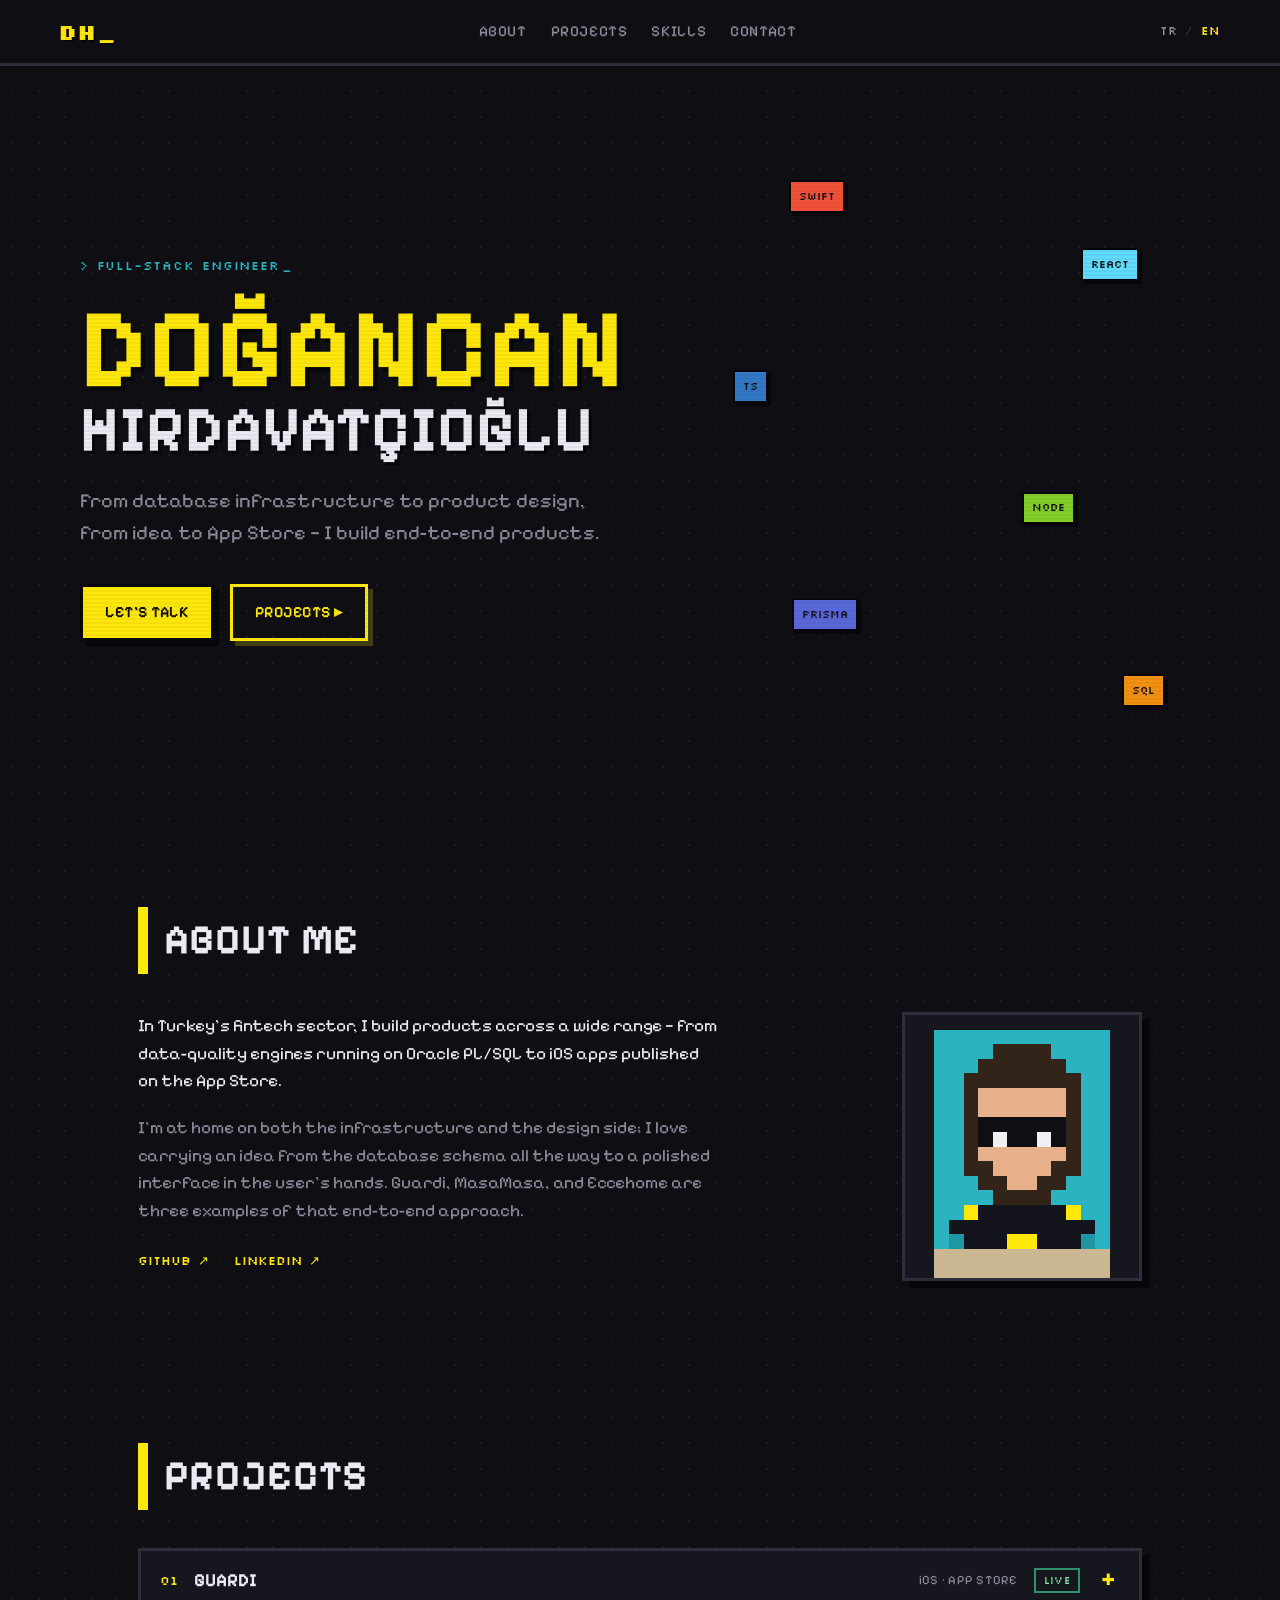
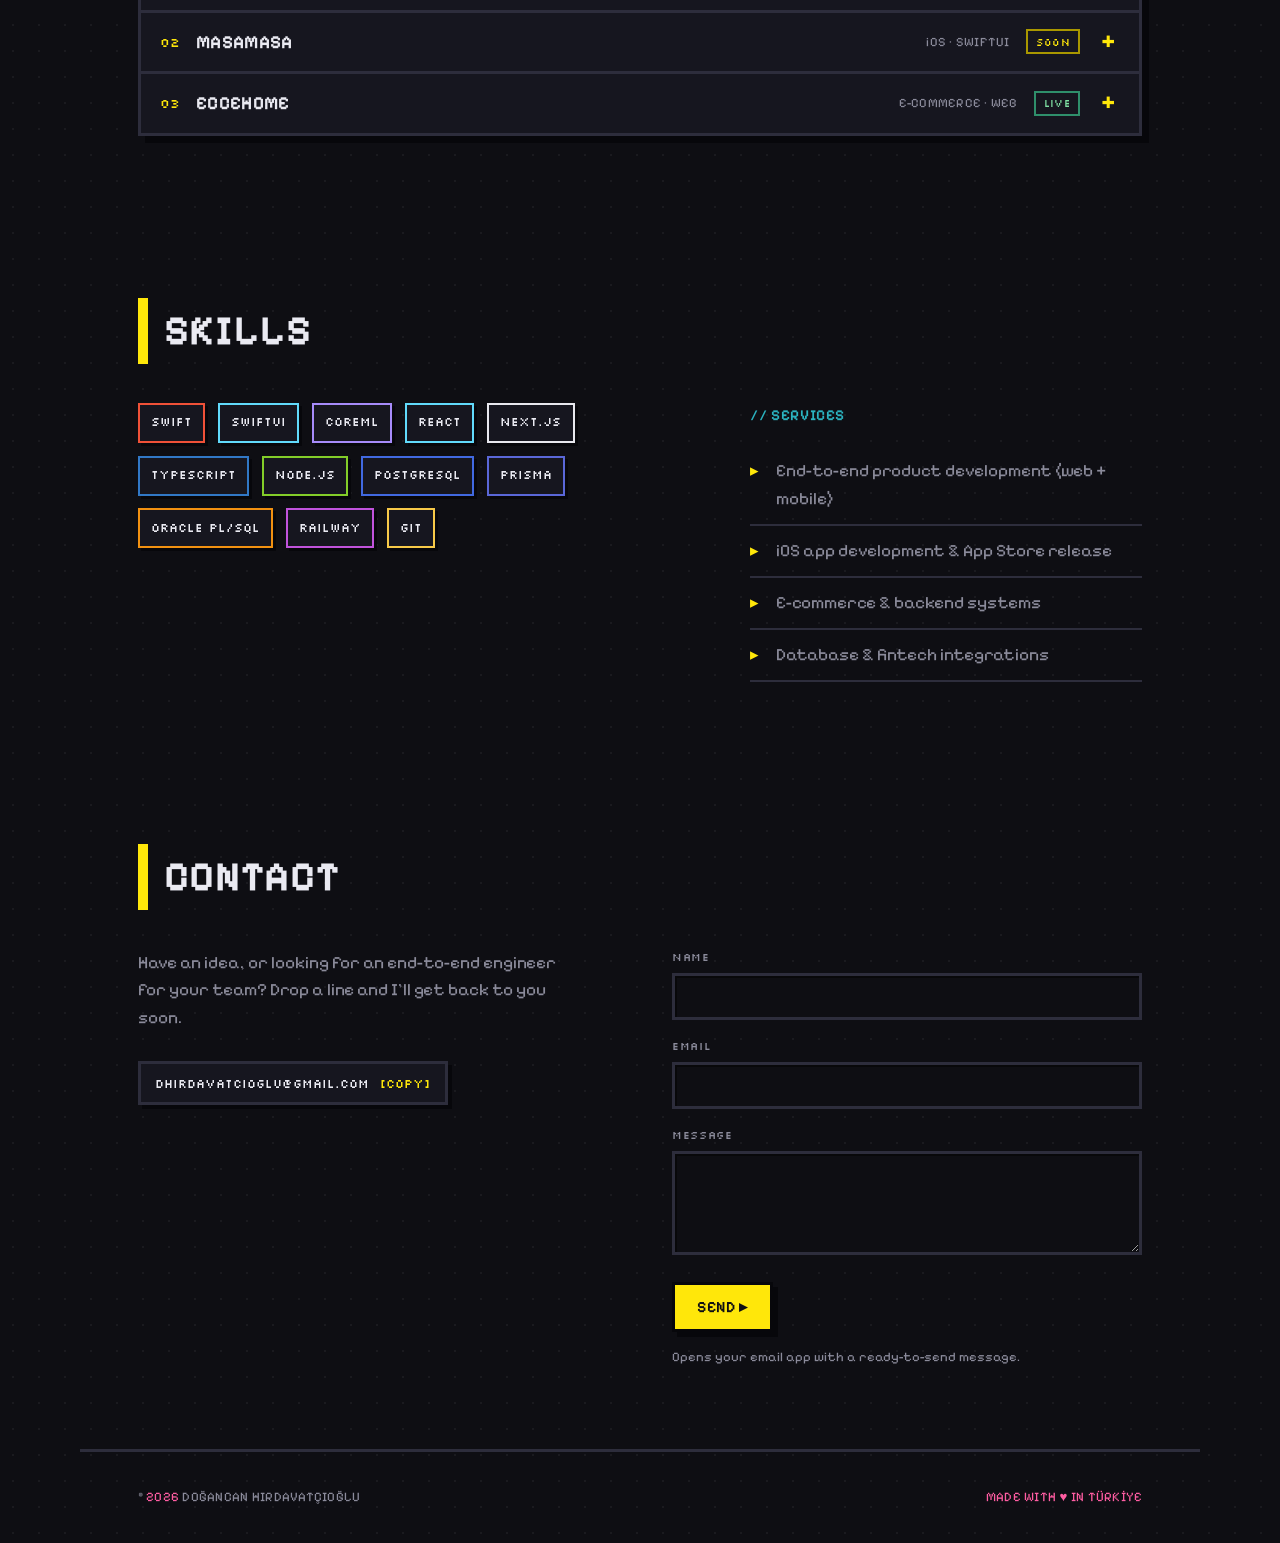
==== index.html @ eb999e7e "Redesign portfolio in pixel-art / 8-bit style Full aesthetic overhaul per request (previous editoria" ====
<!DOCTYPE html>
<html lang="tr">
<head>
<meta charset="utf-8" />
<meta name="viewport" content="width=device-width, initial-scale=1" />
<title>Doğancan Hırdavatçıoğlu — Full-stack Engineer</title>
<meta name="description" data-i18n-meta="metaDesc" content="Full-stack mühendis Doğancan Hırdavatçıoğlu'nun pixel-art portfolyosu. Guardi, MasaMasa ve Eccehome projeleri." />
<meta name="author" content="Doğancan Hırdavatçıoğlu" />
<meta name="theme-color" content="#0e0e13" />

<meta property="og:type" content="website" />
<meta property="og:title" content="Doğancan Hırdavatçıoğlu — Full-stack Engineer" />
<meta property="og:description" content="Pixel-art portfolyo — veritabanından App Store'a, uçtan uca ürünler kuran full-stack mühendis." />
<meta property="og:url" content="https://dogancanh.github.io" />
<meta property="og:image" content="https://dogancanh.github.io/og-image.png" />
<meta property="og:image:width" content="1200" />
<meta property="og:image:height" content="630" />
<meta name="twitter:card" content="summary_large_image" />
<meta name="twitter:image" content="https://dogancanh.github.io/og-image.png" />

<link rel="icon" href="favicon.svg" type="image/svg+xml" />
<link rel="preconnect" href="https://fonts.googleapis.com" />
<link rel="preconnect" href="https://fonts.gstatic.com" crossorigin />
<link href="https://fonts.googleapis.com/css2?family=Pixelify+Sans:wght@400;500;600;700&family=Silkscreen:wght@400;700&display=swap" rel="stylesheet" />
<link rel="stylesheet" href="styles.css" />
</head>
<body>

<div class="scanlines" aria-hidden="true"></div>

<header class="hdr" id="hdr">
  <a class="logo" href="#top" aria-label="Doğancan Hırdavatçıoğlu">DH<span class="logo__blink">_</span></a>

  <nav class="nav" id="primaryNav" aria-label="Ana menü">
    <a href="#about" data-i18n="navAbout">HAKKIMDA</a>
    <a href="#work" data-i18n="navWork">PROJELER</a>
    <a href="#skills" data-i18n="navSkills">YETENEKLER</a>
    <a href="#contact" data-i18n="navContact">İLETİŞİM</a>
  </nav>

  <div class="hdr__ctl">
    <div class="lang" role="group" aria-label="Dil / Language">
      <button type="button" class="lang__btn" data-lang="tr" aria-pressed="true">TR</button>
      <span class="lang__sep">/</span>
      <button type="button" class="lang__btn" data-lang="en" aria-pressed="false">EN</button>
    </div>
    <button type="button" class="burger" id="navToggle" data-i18n-aria-label="menuLabel" aria-label="Menü" aria-expanded="false" aria-controls="primaryNav">
      <i></i><i></i><i></i>
    </button>
  </div>
</header>

<main id="top">

  <!-- HERO -->
  <section class="hero" id="hero">
    <div class="hero__badges" aria-hidden="true">
      <span class="pxbadge" style="--c:#f05138; top:15%; right:34%; --d:0s">Swift</span>
      <span class="pxbadge" style="--c:#61dafb; top:24%; right:11%; --d:.6s">React</span>
      <span class="pxbadge" style="--c:#3178c6; top:40%; right:40%; --d:.3s">TS</span>
      <span class="pxbadge" style="--c:#83cd29; top:56%; right:16%; --d:1.1s">Node</span>
      <span class="pxbadge" style="--c:#5a67d8; top:70%; right:33%; --d:1.4s">Prisma</span>
      <span class="pxbadge" style="--c:#f29111; top:80%; right:9%;  --d:.9s">SQL</span>
    </div>

    <div class="hero__inner">
      <p class="hero__kicker reveal"><span data-i18n="heroKicker">&gt; FULL-STACK ENGINEER</span><span class="cursor">_</span></p>
      <h1 class="hero__name reveal">
        <span class="hero__name-a">DOĞANCAN</span>
        <span class="hero__name-b">HIRDAVATÇIOĞLU</span>
      </h1>
      <p class="hero__lede reveal" data-i18n="heroLede">
        Veritabanı altyapısından ürün tasarımına, fikirden App Store'a — uçtan uca ürünler kuruyorum.
      </p>
      <div class="hero__cta reveal">
        <a class="pxbtn" href="#contact" data-i18n="ctaTalk">İLETİŞİME GEÇ</a>
        <a class="pxbtn pxbtn--ghost" href="#work" data-i18n="ctaWork">PROJELER ▸</a>
      </div>
    </div>
  </section>

  <!-- ABOUT -->
  <section class="sec about" id="about">
    <h2 class="sec__title" data-i18n="aboutTitle">HAKKIMDA</h2>
    <div class="about__grid">
      <div class="about__text reveal">
        <p data-i18n="aboutBody1">
          Türkiye'nin fintech sektöründe, Oracle PL/SQL üzerinde çalışan veri-kalite motorlarından
          App Store'da yayınlanan iOS uygulamalarına kadar geniş bir yelpazede ürün geliştiriyorum.
        </p>
        <p data-i18n="aboutBody2">
          İşin hem altyapı hem de tasarım tarafında rahatım; bir fikri veritabanı şemasından son
          kullanıcının elindeki cilalı arayüze taşımayı seviyorum. Guardi, MasaMasa ve Eccehome bu
          uçtan uca yaklaşımın üç örneği.
        </p>
        <ul class="about__links">
          <li><a href="https://github.com/dogancanh" target="_blank" rel="noopener">GITHUB ↗</a></li>
          <li><a href="https://www.linkedin.com/in/dogancan-hirdavatcioglu" target="_blank" rel="noopener">LINKEDIN ↗</a></li>
        </ul>
      </div>

      <div class="about__avatar reveal">
        <canvas id="avatar" width="192" height="216" role="img" aria-label="Pixel-art avatar"></canvas>
      </div>
    </div>
  </section>

  <!-- WORK -->
  <section class="sec work" id="work">
    <h2 class="sec__title" data-i18n="workTitle">PROJELER</h2>

    <ul class="ptable reveal">

      <!-- Guardi -->
      <li class="prow" data-accent="#f7c948">
        <button type="button" class="prow__head" aria-expanded="false">
          <span class="prow__no">01</span>
          <span class="prow__name">GUARDI</span>
          <span class="prow__meta" data-i18n="guardiMeta">iOS · APP STORE</span>
          <span class="prow__tag prow__tag--live" data-i18n="tagLive">CANLI</span>
          <span class="prow__plus" aria-hidden="true">+</span>
        </button>
        <div class="prow__body">
          <p data-i18n="guardiDesc">
            iPhone için spam çağrı engelleyici ve yapay zekâ destekli SMS filtresi. Cihaz üstünde
            çalışan CoreML sınıflandırıcı; aramaları ve mesajları gizliliği koruyarak süzer.
          </p>
          <p class="prow__role"><span data-i18n="roleLabel">ROL:</span> <span data-i18n="guardiRole">Tasarım, iOS, backend & App Store yayını — uçtan uca.</span></p>
          <div class="prow__chips"><span>Swift</span><span>SwiftUI</span><span>CoreML</span><span>CallKit</span><span>Node.js</span></div>
          <div class="prow__links">
            <a href="https://apps.apple.com/tr/app/id6760951651" target="_blank" rel="noopener" class="pxlink">APP STORE ↗</a>
            <a href="https://dogancanh.github.io/guardi/" target="_blank" rel="noopener" class="pxlink" data-i18n="linkSite">TANITIM ↗</a>
          </div>
        </div>
      </li>

      <!-- MasaMasa -->
      <li class="prow" data-accent="#d6247a">
        <button type="button" class="prow__head" aria-expanded="false">
          <span class="prow__no">02</span>
          <span class="prow__name">MASAMASA</span>
          <span class="prow__meta" data-i18n="masaMeta">iOS · SWIFTUI</span>
          <span class="prow__tag prow__tag--soon" data-i18n="tagSoon">YAKINDA</span>
          <span class="prow__plus" aria-hidden="true">+</span>
        </button>
        <div class="prow__body">
          <p data-i18n="masaDesc">
            Düğün ve davetler için akıllı masa yerleşim planlayıcı. Özel yerleştirme algoritması
            konukları gruplara ve kurallara göre otomatik oturtur; cihaz-içi yapay zekâ konuk
            listesini otomatik içe aktarır. Kendi tasarım sistemi üzerine kuruludur.
          </p>
          <p class="prow__role"><span data-i18n="roleLabel">ROL:</span> <span data-i18n="masaRole">Ürün, tasarım sistemi & iOS geliştirme.</span></p>
          <div class="prow__chips"><span>SwiftUI</span><span>SwiftData</span><span>Swift</span><span data-i18n="chipAI">Cihaz-içi AI</span></div>
          <div class="prow__links">
            <span class="pxlink pxlink--muted" data-i18n="masaSoon">DETAYLI DEMO TALEP ÜZERİNE</span>
          </div>
        </div>
      </li>

      <!-- Eccehome -->
      <li class="prow" data-accent="#2f8f6b">
        <button type="button" class="prow__head" aria-expanded="false">
          <span class="prow__no">03</span>
          <span class="prow__name">ECCEHOME</span>
          <span class="prow__meta" data-i18n="ecceMeta">E-TİCARET · WEB</span>
          <span class="prow__tag prow__tag--live" data-i18n="tagLive">CANLI</span>
          <span class="prow__plus" aria-hidden="true">+</span>
        </button>
        <div class="prow__body">
          <p data-i18n="ecceDesc">
            Uçtan uca e-ticaret platformu: Next.js vitrin ve yönetim paneli, Prisma + PostgreSQL
            backend. Google Shopping entegrasyonu, teknik SEO, Meta CAPI ve otomatik stok yönetimi.
          </p>
          <p class="prow__role"><span data-i18n="roleLabel">ROL:</span> <span data-i18n="ecceRole">Full-stack geliştirme, altyapı & DevOps.</span></p>
          <div class="prow__chips"><span>Next.js</span><span>TypeScript</span><span>Prisma</span><span>PostgreSQL</span><span>Railway</span></div>
          <div class="prow__links">
            <a href="https://eccehome.com.tr" target="_blank" rel="noopener" class="pxlink">eccehome.com.tr ↗</a>
          </div>
        </div>
      </li>

    </ul>
  </section>

  <!-- SKILLS -->
  <section class="sec skills" id="skills">
    <h2 class="sec__title" data-i18n="skillsTitle">YETENEKLER</h2>
    <div class="skills__grid reveal">
      <div class="skills__badges">
        <span class="sbadge" style="--c:#f05138">Swift</span>
        <span class="sbadge" style="--c:#61dafb">SwiftUI</span>
        <span class="sbadge" style="--c:#a78bfa">CoreML</span>
        <span class="sbadge" style="--c:#61dafb">React</span>
        <span class="sbadge" style="--c:#e8e8ee">Next.js</span>
        <span class="sbadge" style="--c:#3178c6">TypeScript</span>
        <span class="sbadge" style="--c:#83cd29">Node.js</span>
        <span class="sbadge" style="--c:#4169e1">PostgreSQL</span>
        <span class="sbadge" style="--c:#5a67d8">Prisma</span>
        <span class="sbadge" style="--c:#f29111">Oracle PL/SQL</span>
        <span class="sbadge" style="--c:#c153dc">Railway</span>
        <span class="sbadge" style="--c:#f7c948">Git</span>
      </div>
      <div class="skills__services">
        <h3 class="skills__sub" data-i18n="servicesTitle">// HİZMETLER</h3>
        <ul>
          <li data-i18n="svc1">Uçtan uca ürün geliştirme (web + mobil)</li>
          <li data-i18n="svc2">iOS uygulama geliştirme & App Store yayını</li>
          <li data-i18n="svc3">E-ticaret & backend sistemleri</li>
          <li data-i18n="svc4">Veritabanı & fintech entegrasyonları</li>
        </ul>
      </div>
    </div>
  </section>

  <!-- CONTACT -->
  <section class="sec contact" id="contact">
    <h2 class="sec__title" data-i18n="contactTitle">İLETİŞİM</h2>
    <div class="contact__grid">
      <div class="contact__intro reveal">
        <p data-i18n="contactLede">
          Bir fikriniz mi var ya da ekibinize uçtan uca bir mühendis mi arıyorsunuz? Yazın, en kısa
          sürede dönüş yaparım.
        </p>
        <button type="button" class="email-copy" id="emailCopy" data-email="dhirdavatcioglu@gmail.com">
          <span class="email-copy__addr">dhirdavatcioglu@gmail.com</span>
          <span class="email-copy__hint" data-i18n="copyHint">[KOPYALA]</span>
          <span class="email-copy__done" data-i18n="copyDone">[KOPYALANDI ✓]</span>
        </button>
      </div>

      <form class="contact__form reveal" id="contactForm" novalidate>
        <label class="field">
          <span class="field__label" data-i18n="fName">AD</span>
          <input type="text" name="name" autocomplete="name" required />
        </label>
        <label class="field">
          <span class="field__label" data-i18n="fEmail">E-POSTA</span>
          <input type="email" name="email" autocomplete="email" required />
        </label>
        <label class="field">
          <span class="field__label" data-i18n="fMsg">MESAJ</span>
          <textarea name="message" rows="4" required></textarea>
        </label>
        <button type="submit" class="pxbtn" data-i18n="fSend">GÖNDER ▸</button>
        <p class="form__note" id="formNote" data-i18n="fNote">E-posta uygulamanız hazır mesajla açılır.</p>
      </form>
    </div>
  </section>

</main>

<footer class="ftr">
  <span>© <span id="year">2026</span> DOĞANCAN HIRDAVATÇIOĞLU</span>
  <span data-i18n="footerNote">TÜRKİYE'DE ♥ İLE YAPILDI</span>
</footer>

<script src="main.js"></script>
</body>
</html>
---- styles.css ----
/* ============================================================
   Doğancan Hırdavatçıoğlu — Pixel-art portfolio
   Pixelify Sans (display/body, Turkish-safe) + Silkscreen (ASCII accents)
   Dark canvas · yellow accent · hard pixel shadows
   ============================================================ */

:root {
  --bg:      #0e0e13;
  --panel:   #16161f;
  --panel2:  #1c1c27;
  --line:    #2d2d3c;
  --ink:     #eaeaf2;
  --mute:    #8b8b9b;
  --yellow:  #ffe70a;
  --yellow-d:#a99700;
  --teal:    #2bb3c0;
  --green:   #7fe0a3;
  --pink:    #ff5da2;
  --black:   #07070b;

  --px: "Pixelify Sans", "Courier New", monospace;
  --sk: "Silkscreen", "Pixelify Sans", monospace;

  --maxw: 1120px;
  --pad: clamp(1.1rem, 4.5vw, 4rem);
  --step: steps(3);
}

* { margin: 0; padding: 0; box-sizing: border-box; }

html { scroll-behavior: smooth; scroll-padding-top: 84px; }
@media (prefers-reduced-motion: reduce) { html { scroll-behavior: auto; } }

body {
  font-family: var(--px);
  background: var(--bg);
  color: var(--ink);
  font-size: clamp(1rem, .96rem + .2vw, 1.08rem);
  line-height: 1.6;
  overflow-x: hidden;
  /* dotted pixel grid */
  background-image: radial-gradient(rgba(255,255,255,.05) 1.5px, transparent 1.5px);
  background-size: 26px 26px;
}

::selection { background: var(--yellow); color: #0e0e13; }

a { color: inherit; text-decoration: none; }
img, canvas { display: block; }

/* CRT scanlines */
.scanlines {
  position: fixed; inset: 0; z-index: 9999; pointer-events: none;
  background: repeating-linear-gradient(to bottom, rgba(0,0,0,0) 0, rgba(0,0,0,0) 2px, rgba(0,0,0,.16) 3px, rgba(0,0,0,0) 4px);
  opacity: .5; mix-blend-mode: multiply;
}

.cursor, .logo__blink { animation: blink 1.1s steps(1) infinite; }
@keyframes blink { 0%,49% { opacity: 1; } 50%,100% { opacity: 0; } }

/* ---------- Header ---------- */
.hdr {
  position: sticky; top: 0; z-index: 100;
  display: flex; align-items: center; justify-content: space-between; gap: 1.4rem;
  padding: .85rem var(--pad);
  background: var(--bg);
  border-bottom: 3px solid var(--line);
}
.logo {
  font-family: var(--sk); font-weight: 700; font-size: 1.4rem; color: var(--yellow);
  letter-spacing: .04em; text-shadow: 2px 2px 0 var(--black);
}
.logo__blink { color: var(--yellow); }

.nav { display: flex; gap: 1.5rem; }
.nav a {
  font-family: var(--px); font-weight: 500; font-size: .95rem; letter-spacing: .04em;
  color: var(--mute); text-transform: uppercase; padding: .2rem 0; position: relative;
  transition: color .15s;
}
.nav a::after {
  content: ""; position: absolute; left: 0; right: 0; bottom: -3px; height: 3px;
  background: var(--yellow); transform: scaleX(0); transform-origin: left; transition: transform .18s steps(3);
}
.nav a:hover { color: var(--ink); }
.nav a:hover::after { transform: scaleX(1); }

.hdr__ctl { display: flex; align-items: center; gap: 1rem; }
.lang { display: flex; align-items: center; gap: .35rem; font-family: var(--sk); font-size: .74rem; }
.lang__btn {
  background: none; border: none; cursor: pointer; color: var(--mute); font: inherit;
  padding: .15rem; transition: color .15s;
}
.lang__btn[aria-pressed="true"] { color: var(--yellow); }
.lang__btn:hover { color: var(--ink); }
.lang__sep { color: var(--line); }

.burger {
  display: none; flex-direction: column; gap: 4px; justify-content: center; align-items: center;
  width: 2.2rem; height: 2.2rem; padding: 0;
  background: var(--panel); border: 3px solid var(--line); cursor: pointer;
}
.burger i { display: block; width: 16px; height: 3px; background: var(--yellow); transition: transform .2s steps(2), opacity .15s; }
.hdr.nav-open .burger i:nth-child(1) { transform: translateY(7px) rotate(45deg); }
.hdr.nav-open .burger i:nth-child(2) { opacity: 0; }
.hdr.nav-open .burger i:nth-child(3) { transform: translateY(-7px) rotate(-45deg); }

/* ---------- Hero ---------- */
.hero {
  position: relative; overflow: hidden;
  min-height: min(88vh, 760px);
  display: flex; align-items: center;
  padding: clamp(3rem, 10vh, 7rem) var(--pad);
}
.hero__inner { max-width: var(--maxw); margin: 0 auto; width: 100%; position: relative; z-index: 2; }

.hero__badges { position: absolute; inset: 0; z-index: 1; }
.pxbadge {
  position: absolute; font-family: var(--sk); font-size: .68rem; color: #0e0e13;
  background: var(--c, #888); border: 2px solid var(--black); padding: .35rem .5rem;
  box-shadow: 3px 3px 0 var(--black); animation: bob 3.4s ease-in-out infinite; animation-delay: var(--d, 0s);
}
@keyframes bob { 0%,100% { transform: translateY(0); } 50% { transform: translateY(-9px); } }

.hero__kicker {
  font-family: var(--sk); font-size: .82rem; color: var(--teal); letter-spacing: .06em;
  margin-bottom: 1.4rem; display: inline-flex; align-items: center;
}
.hero__kicker .cursor { color: var(--teal); margin-left: 2px; }

.hero__name { text-transform: uppercase; line-height: .92; margin-bottom: 1.6rem; }
.hero__name-a {
  display: block; font-family: var(--px); font-weight: 700;
  font-size: clamp(2.6rem, 1rem + 9.5vw, 7rem); color: var(--yellow);
  text-shadow: 4px 4px 0 var(--black); word-break: break-word;
}
.hero__name-b {
  display: block; font-family: var(--px); font-weight: 700;
  font-size: clamp(1.5rem, .5rem + 5.4vw, 4rem); color: var(--ink);
  text-shadow: 3px 3px 0 var(--black); word-break: break-word;
}

.hero__lede { max-width: 44ch; color: var(--mute); font-size: clamp(1.02rem, .95rem + .4vw, 1.25rem); margin-bottom: 2.2rem; }

.hero__cta { display: flex; flex-wrap: wrap; gap: 1rem; }

/* ---------- Pixel button ---------- */
.pxbtn {
  font-family: var(--px); font-weight: 600; font-size: .98rem; letter-spacing: .03em;
  text-transform: uppercase; color: #0e0e13; background: var(--yellow);
  border: 3px solid var(--black); padding: .8rem 1.4rem; cursor: pointer;
  display: inline-flex; align-items: center; gap: .5rem;
  box-shadow: 5px 5px 0 var(--black);
  transition: transform .07s steps(2), box-shadow .07s steps(2);
}
.pxbtn:hover { transform: translate(-1px,-1px); box-shadow: 6px 6px 0 var(--black); }
.pxbtn:active { transform: translate(4px,4px); box-shadow: 1px 1px 0 var(--black); }
.pxbtn--ghost { background: transparent; color: var(--yellow); border-color: var(--yellow); box-shadow: 5px 5px 0 rgba(255,231,10,.22); }
.pxbtn--ghost:hover { box-shadow: 6px 6px 0 rgba(255,231,10,.3); }

/* ---------- Sections ---------- */
.sec { max-width: var(--maxw); margin: 0 auto; padding: clamp(3.5rem, 9vh, 6.5rem) var(--pad); }
.sec__title {
  font-family: var(--px); font-weight: 700; text-transform: uppercase;
  font-size: clamp(1.5rem, 1rem + 2.6vw, 2.6rem); letter-spacing: .02em; color: var(--ink);
  margin-bottom: 2.4rem; padding-left: 1rem; border-left: 10px solid var(--yellow);
}

/* ---------- About ---------- */
.about__grid { display: grid; grid-template-columns: 1fr auto; gap: clamp(2rem, 6vw, 5rem); align-items: start; }
.about__text p { color: var(--mute); margin-bottom: 1.2rem; max-width: 58ch; }
.about__text p:first-child { color: var(--ink); }
.about__links { list-style: none; display: flex; gap: 1.6rem; margin-top: 1.6rem; font-family: var(--sk); font-size: .8rem; }
.about__links a { color: var(--yellow); position: relative; }
.about__links a:hover { text-shadow: 2px 2px 0 var(--black); }

.about__avatar { display: flex; justify-content: center; }
#avatar {
  image-rendering: pixelated;
  width: clamp(180px, 40vw, 240px); height: auto;
  border: 3px solid var(--line); box-shadow: 7px 7px 0 var(--black); background: var(--panel);
}
@media (max-width: 720px) {
  .about__grid { grid-template-columns: 1fr; }
  .about__avatar { order: -1; justify-content: flex-start; }
}

/* ---------- Projects table ---------- */
.ptable { list-style: none; border: 3px solid var(--line); box-shadow: 7px 7px 0 var(--black); }
.prow { border-bottom: 3px solid var(--line); }
.prow:last-child { border-bottom: none; }
.prow__head {
  width: 100%; display: grid; grid-template-columns: auto 1fr auto auto auto; gap: 1rem;
  align-items: center; text-align: left; cursor: pointer;
  background: var(--panel); border: none; color: var(--ink);
  padding: 1.05rem 1.2rem; font-family: var(--px);
  transition: background .12s;
}
.prow__head:hover { background: var(--panel2); }
.prow__no { font-family: var(--sk); font-size: .8rem; color: var(--yellow); }
.prow__name { font-family: var(--px); font-weight: 700; font-size: 1.15rem; letter-spacing: .02em; }
.prow__meta { font-family: var(--px); font-size: .8rem; color: var(--mute); letter-spacing: .02em; }
.prow__tag { font-family: var(--sk); font-size: .6rem; padding: .28rem .5rem; border: 2px solid; letter-spacing: .04em; white-space: nowrap; }
.prow__tag--live { color: var(--green); border-color: #2f8f6b; }
.prow__tag--soon { color: var(--yellow); border-color: var(--yellow-d); }
.prow__plus { font-family: var(--px); font-weight: 700; color: var(--yellow); font-size: 1.5rem; width: 1.5rem; text-align: center; line-height: 1; transition: transform .2s steps(3); }
.prow.open .prow__plus { transform: rotate(45deg); }

.prow__body {
  max-height: 0; overflow: hidden; padding: 0 1.3rem; background: var(--panel2);
  transition: max-height .35s ease, padding .35s ease;
}
.prow.open .prow__body { max-height: 520px; padding: 1.3rem; border-top: 3px solid var(--line); }
.prow__body p { color: var(--mute); margin-bottom: .9rem; max-width: 62ch; }
.prow__role { font-family: var(--sk); font-size: .74rem; color: var(--mute); }
.prow__role span:first-child { color: var(--yellow); }
.prow__chips { display: flex; flex-wrap: wrap; gap: .5rem; margin: 1rem 0; }
.prow__chips span { font-family: var(--px); font-size: .78rem; color: var(--ink); background: var(--bg); border: 2px solid var(--line); padding: .3rem .55rem; }
.prow__links { display: flex; flex-wrap: wrap; gap: 1.2rem; }
.pxlink { font-family: var(--px); font-weight: 500; font-size: .9rem; color: var(--yellow); border-bottom: 2px solid transparent; padding-bottom: 2px; }
.pxlink:hover { border-bottom-color: var(--yellow); }
.pxlink--muted { color: var(--mute); cursor: default; }
.pxlink--muted:hover { border-bottom-color: transparent; }

@media (max-width: 640px) {
  .prow__head { grid-template-columns: auto 1fr auto auto; gap: .7rem; padding: .9rem; }
  .prow__meta { display: none; }
}

/* ---------- Skills ---------- */
.skills__grid { display: grid; grid-template-columns: 1.4fr 1fr; gap: clamp(2rem, 5vw, 4rem); align-items: start; }
.skills__badges { display: flex; flex-wrap: wrap; gap: .8rem; }
.sbadge {
  font-family: var(--sk); font-size: .72rem; color: var(--ink); background: var(--panel);
  border: 2px solid var(--c, #444); padding: .55rem .7rem; box-shadow: 3px 3px 0 var(--black);
  transition: transform .07s steps(2), box-shadow .07s steps(2);
}
.sbadge:hover { transform: translate(-1px,-1px); box-shadow: 4px 4px 0 var(--black); }
.skills__sub { font-family: var(--px); font-weight: 600; font-size: .95rem; color: var(--teal); margin-bottom: 1.2rem; letter-spacing: .04em; }
.skills__services ul { list-style: none; }
.skills__services li {
  color: var(--mute); padding: .7rem 0 .7rem 1.6rem; position: relative; border-bottom: 2px solid var(--line);
}
.skills__services li::before { content: "▸"; position: absolute; left: 0; color: var(--yellow); }
@media (max-width: 720px) { .skills__grid { grid-template-columns: 1fr; gap: 2.5rem; } }

/* ---------- Contact ---------- */
.contact__grid { display: grid; grid-template-columns: 1fr 1fr; gap: clamp(2rem, 5vw, 4rem); align-items: start; }
.contact__intro p { color: var(--mute); margin-bottom: 1.8rem; max-width: 42ch; }
.email-copy {
  font-family: var(--sk); font-size: .78rem; color: var(--ink); background: var(--panel);
  border: 3px solid var(--line); padding: .7rem .9rem; cursor: pointer; display: inline-flex;
  align-items: center; gap: .7rem; box-shadow: 4px 4px 0 var(--black);
  transition: transform .07s steps(2), box-shadow .07s steps(2), border-color .15s;
}
.email-copy:hover { border-color: var(--yellow); transform: translate(-1px,-1px); box-shadow: 5px 5px 0 var(--black); }
.email-copy__hint { color: var(--yellow); }
.email-copy__done { display: none; color: var(--green); }
.email-copy.copied .email-copy__hint { display: none; }
.email-copy.copied .email-copy__done { display: inline; }

.field { display: block; margin-bottom: 1.1rem; }
.field__label { font-family: var(--sk); font-size: .66rem; color: var(--mute); display: block; margin-bottom: .45rem; letter-spacing: .06em; }
.field input, .field textarea {
  width: 100%; font-family: var(--px); font-size: 1rem; color: var(--ink);
  background: var(--bg); border: 3px solid var(--line); padding: .7rem .8rem;
  box-shadow: inset 2px 2px 0 rgba(0,0,0,.45); resize: vertical;
}
.field input:focus, .field textarea:focus { outline: none; border-color: var(--yellow); }
.form__note { font-family: var(--px); font-size: .82rem; color: var(--mute); margin-top: .9rem; }
.form__note.err { color: var(--pink); }
@media (max-width: 720px) { .contact__grid { grid-template-columns: 1fr; gap: 2.5rem; } }

/* ---------- Footer ---------- */
.ftr {
  max-width: var(--maxw); margin: 0 auto; padding: 2.2rem var(--pad);
  border-top: 3px solid var(--line); display: flex; justify-content: space-between; gap: 1rem;
  flex-wrap: wrap; font-family: var(--px); font-size: .82rem; color: var(--mute); letter-spacing: .02em;
}
.ftr span:last-child { color: var(--pink); }

/* ---------- Reveal ---------- */
.reveal { opacity: 0; transform: translateY(16px); transition: opacity .5s steps(6), transform .5s steps(6); }
.reveal.in { opacity: 1; transform: none; }

/* ---------- Mobile nav ---------- */
@media (max-width: 900px) { .hero__badges { display: none; } }

@media (max-width: 860px) {
  .burger { display: inline-flex; }
  .nav {
    position: absolute; top: 100%; left: 0; right: 0; flex-direction: column; gap: 0;
    background: var(--bg); border-bottom: 3px solid var(--line);
    padding: .3rem var(--pad) 1rem; box-shadow: 0 8px 0 rgba(0,0,0,.35);
    transform: translateY(-8px); opacity: 0; pointer-events: none;
    transition: opacity .2s steps(3), transform .2s steps(3);
  }
  .nav a { padding: .9rem 0; font-size: 1.05rem; color: var(--ink); border-bottom: 2px solid var(--line); }
  .nav a:last-child { border-bottom: none; }
  .nav a::after { display: none; }
  .hdr.nav-open .nav { transform: none; opacity: 1; pointer-events: auto; }
}

@media (prefers-reduced-motion: reduce) {
  *, *::before, *::after {
    animation-duration: .001ms !important; animation-iteration-count: 1 !important;
    transition-duration: .001ms !important; scroll-behavior: auto !important;
  }
  .reveal { opacity: 1 !important; transform: none !important; }
}

:focus-visible { outline: 3px solid var(--yellow); outline-offset: 2px; }
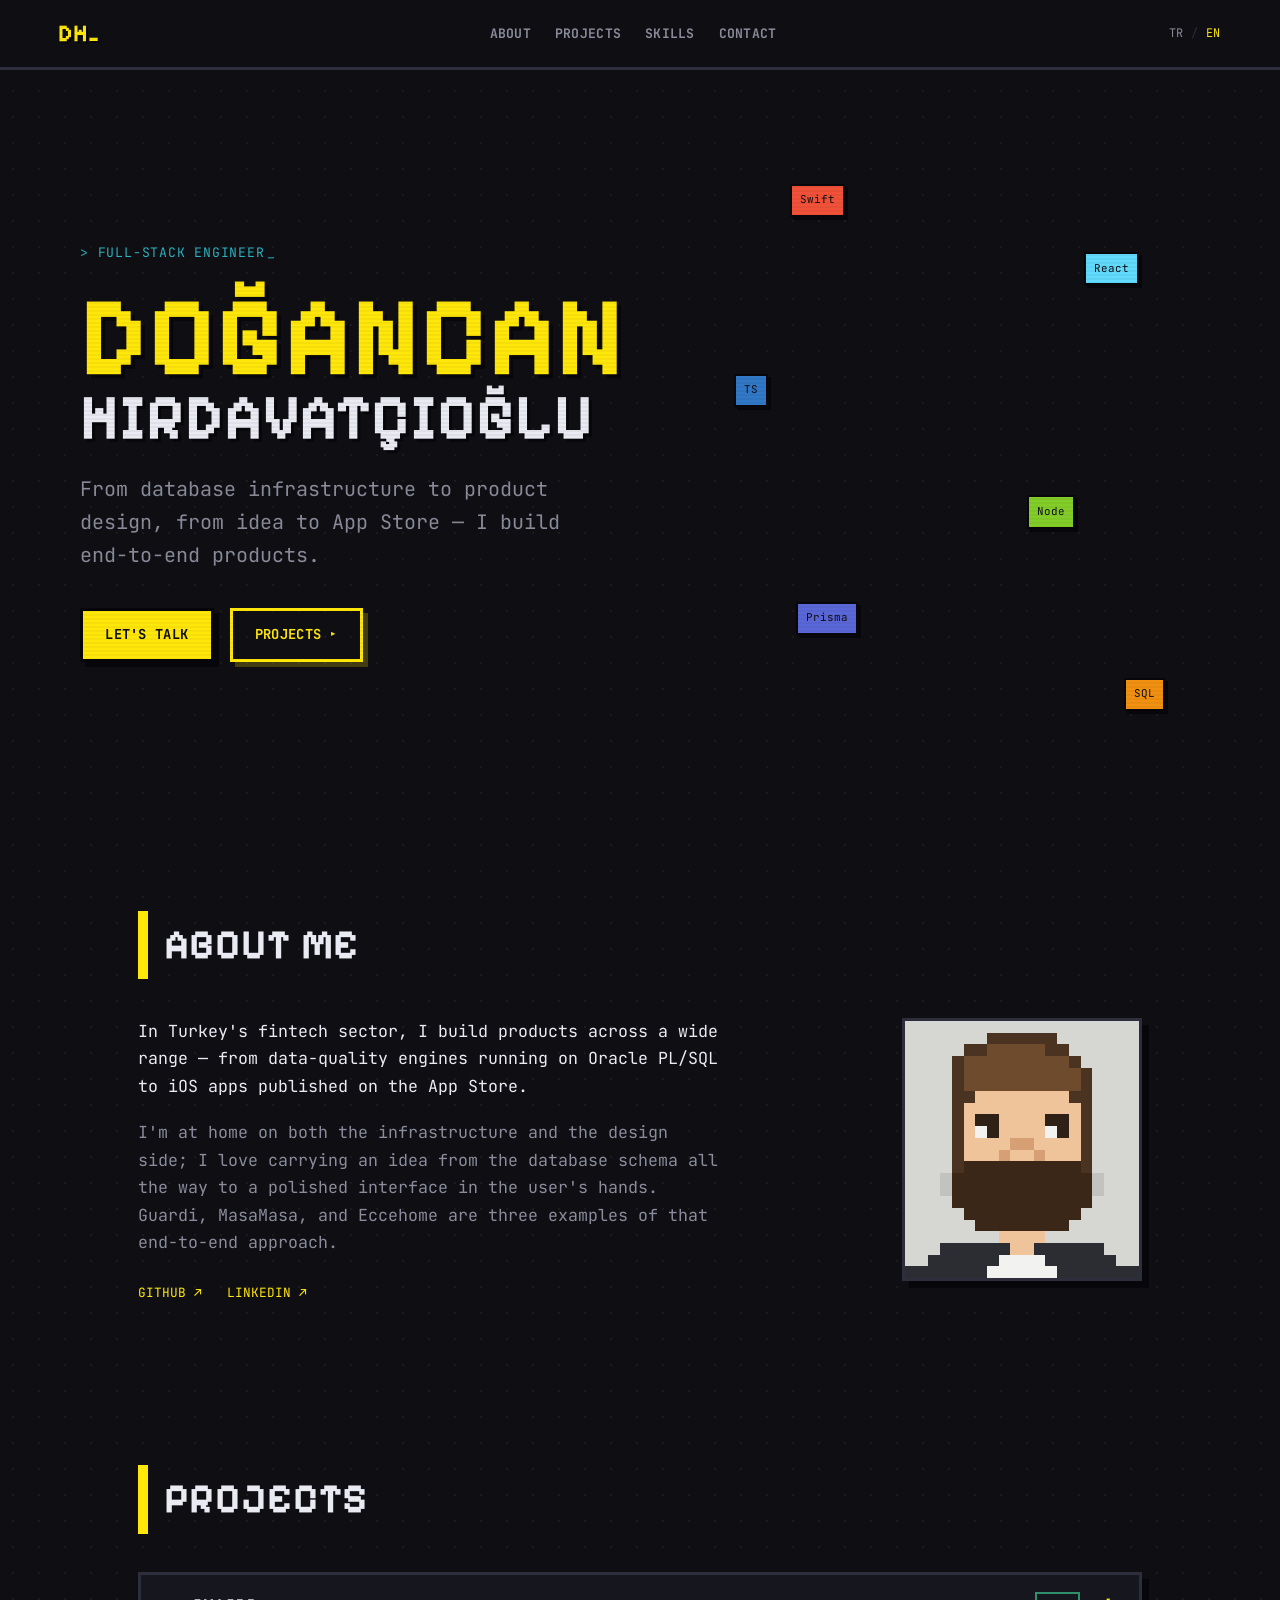
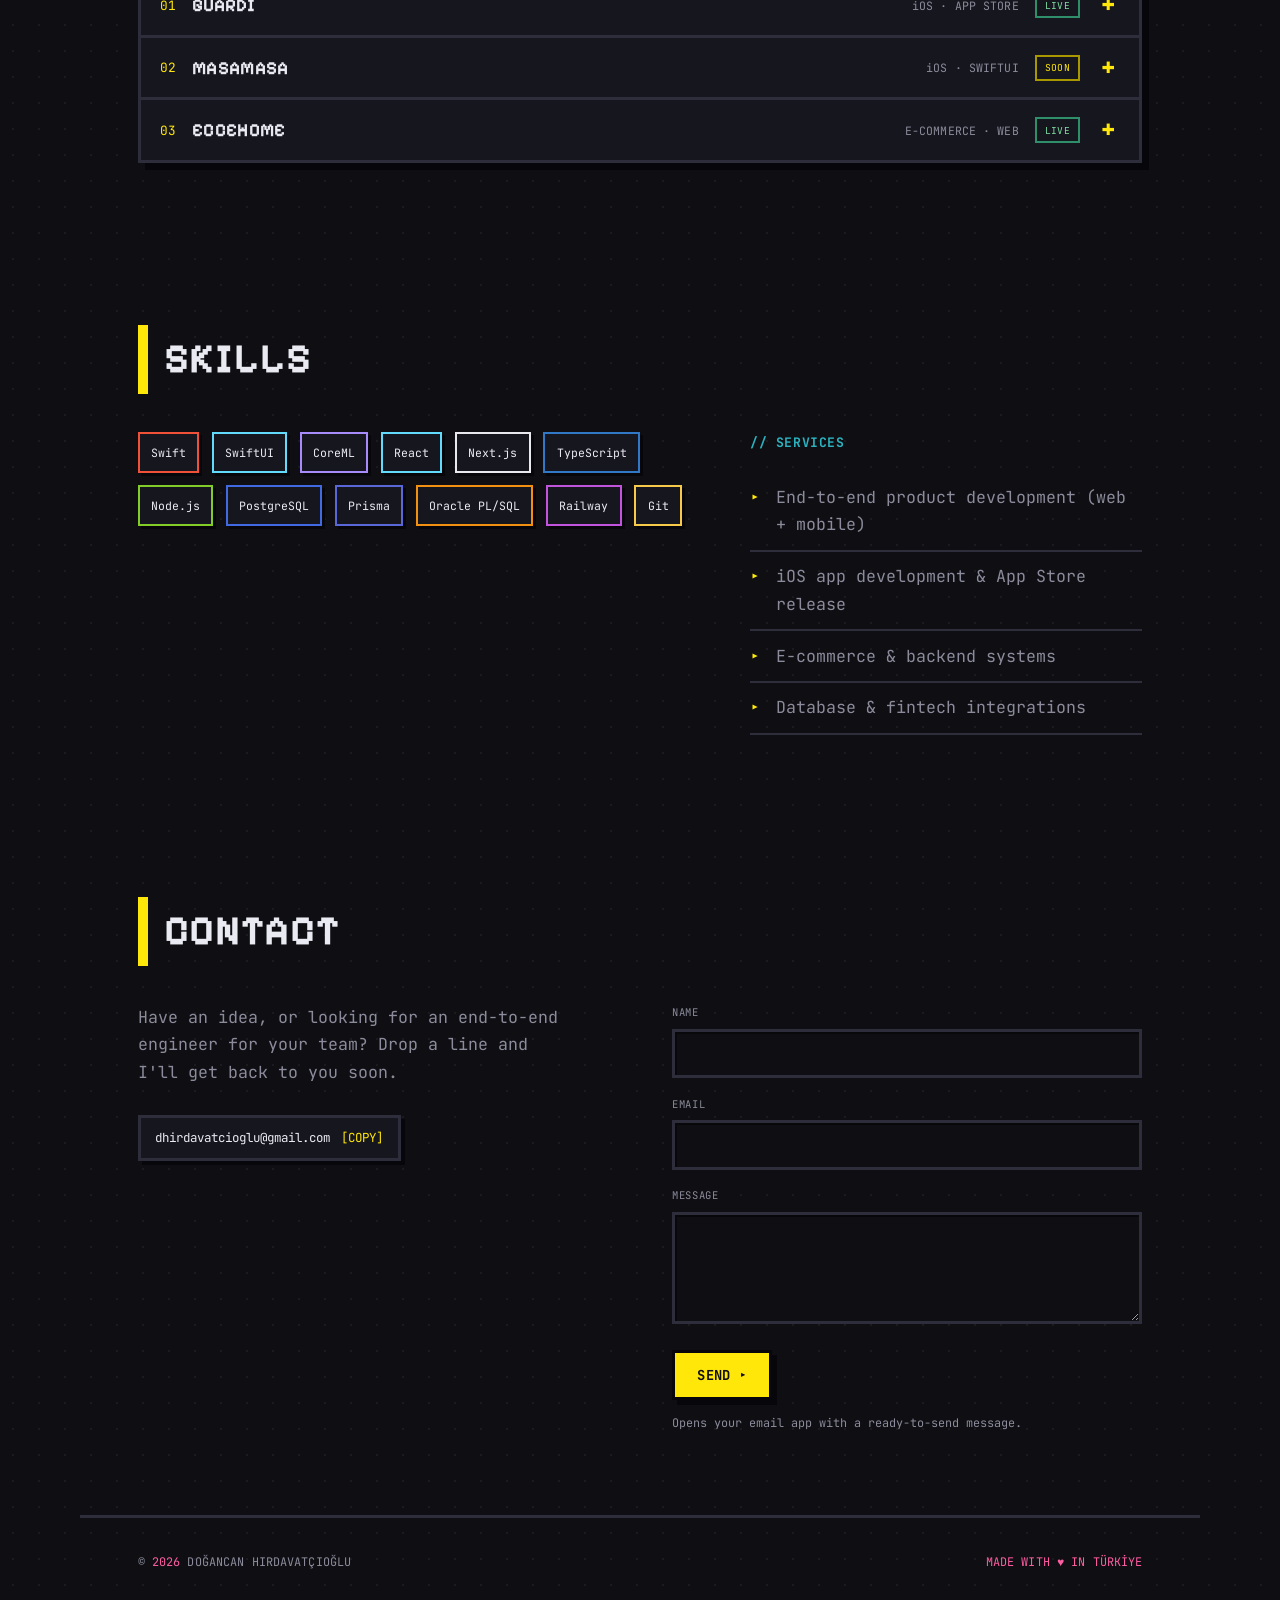
==== commit a6223af5: "Portrait pixel avatar, readable body font, new favicon - Redraw the pixel avatar as a portrait liken" ====
--- a/index.html
+++ b/index.html
@@ -21,7 +21,7 @@
 <link rel="icon" href="favicon.svg" type="image/svg+xml" />
 <link rel="preconnect" href="https://fonts.googleapis.com" />
 <link rel="preconnect" href="https://fonts.gstatic.com" crossorigin />
-<link href="https://fonts.googleapis.com/css2?family=Pixelify+Sans:wght@400;500;600;700&family=Silkscreen:wght@400;700&display=swap" rel="stylesheet" />
+<link href="https://fonts.googleapis.com/css2?family=Pixelify+Sans:wght@400;500;600;700&family=JetBrains+Mono:wght@400;500;700&display=swap" rel="stylesheet" />
 <link rel="stylesheet" href="styles.css" />
 </head>
 <body>
@@ -100,7 +100,7 @@
       </div>
 
       <div class="about__avatar reveal">
-        <canvas id="avatar" width="192" height="216" role="img" aria-label="Pixel-art avatar"></canvas>
+        <canvas id="avatar" width="220" height="242" role="img" aria-label="Doğancan Hırdavatçıoğlu — pixel-art portre"></canvas>
       </div>
     </div>
   </section>
--- a/styles.css
+++ b/styles.css
@@ -18,8 +18,8 @@
   --pink:    #ff5da2;
   --black:   #07070b;
 
-  --px: "Pixelify Sans", "Courier New", monospace;
-  --sk: "Silkscreen", "Pixelify Sans", monospace;
+  --px: "Pixelify Sans", "Courier New", monospace;             /* pixel display: name + section titles */
+  --sk: "JetBrains Mono", ui-monospace, "SF Mono", Menlo, monospace; /* readable body/UI mono */
 
   --maxw: 1120px;
   --pad: clamp(1.1rem, 4.5vw, 4rem);
@@ -32,11 +32,11 @@
 @media (prefers-reduced-motion: reduce) { html { scroll-behavior: auto; } }
 
 body {
-  font-family: var(--px);
+  font-family: var(--sk);
   background: var(--bg);
   color: var(--ink);
-  font-size: clamp(1rem, .96rem + .2vw, 1.08rem);
-  line-height: 1.6;
+  font-size: clamp(.96rem, .92rem + .2vw, 1.04rem);
+  line-height: 1.65;
   overflow-x: hidden;
   /* dotted pixel grid */
   background-image: radial-gradient(rgba(255,255,255,.05) 1.5px, transparent 1.5px);
@@ -67,14 +67,14 @@
   border-bottom: 3px solid var(--line);
 }
 .logo {
-  font-family: var(--sk); font-weight: 700; font-size: 1.4rem; color: var(--yellow);
+  font-family: var(--px); font-weight: 700; font-size: 1.5rem; color: var(--yellow);
   letter-spacing: .04em; text-shadow: 2px 2px 0 var(--black);
 }
 .logo__blink { color: var(--yellow); }
 
 .nav { display: flex; gap: 1.5rem; }
 .nav a {
-  font-family: var(--px); font-weight: 500; font-size: .95rem; letter-spacing: .04em;
+  font-family: var(--sk); font-weight: 700; font-size: .82rem; letter-spacing: .02em;
   color: var(--mute); text-transform: uppercase; padding: .2rem 0; position: relative;
   transition: color .15s;
 }
@@ -146,7 +146,7 @@
 
 /* ---------- Pixel button ---------- */
 .pxbtn {
-  font-family: var(--px); font-weight: 600; font-size: .98rem; letter-spacing: .03em;
+  font-family: var(--sk); font-weight: 700; font-size: .86rem; letter-spacing: .02em;
   text-transform: uppercase; color: #0e0e13; background: var(--yellow);
   border: 3px solid var(--black); padding: .8rem 1.4rem; cursor: pointer;
   display: inline-flex; align-items: center; gap: .5rem;
@@ -193,13 +193,13 @@
   width: 100%; display: grid; grid-template-columns: auto 1fr auto auto auto; gap: 1rem;
   align-items: center; text-align: left; cursor: pointer;
   background: var(--panel); border: none; color: var(--ink);
-  padding: 1.05rem 1.2rem; font-family: var(--px);
+  padding: 1.05rem 1.2rem; font-family: var(--sk);
   transition: background .12s;
 }
 .prow__head:hover { background: var(--panel2); }
 .prow__no { font-family: var(--sk); font-size: .8rem; color: var(--yellow); }
 .prow__name { font-family: var(--px); font-weight: 700; font-size: 1.15rem; letter-spacing: .02em; }
-.prow__meta { font-family: var(--px); font-size: .8rem; color: var(--mute); letter-spacing: .02em; }
+.prow__meta { font-family: var(--sk); font-size: .72rem; color: var(--mute); letter-spacing: .01em; }
 .prow__tag { font-family: var(--sk); font-size: .6rem; padding: .28rem .5rem; border: 2px solid; letter-spacing: .04em; white-space: nowrap; }
 .prow__tag--live { color: var(--green); border-color: #2f8f6b; }
 .prow__tag--soon { color: var(--yellow); border-color: var(--yellow-d); }
@@ -215,9 +215,9 @@
 .prow__role { font-family: var(--sk); font-size: .74rem; color: var(--mute); }
 .prow__role span:first-child { color: var(--yellow); }
 .prow__chips { display: flex; flex-wrap: wrap; gap: .5rem; margin: 1rem 0; }
-.prow__chips span { font-family: var(--px); font-size: .78rem; color: var(--ink); background: var(--bg); border: 2px solid var(--line); padding: .3rem .55rem; }
+.prow__chips span { font-family: var(--sk); font-size: .72rem; color: var(--ink); background: var(--bg); border: 2px solid var(--line); padding: .3rem .55rem; }
 .prow__links { display: flex; flex-wrap: wrap; gap: 1.2rem; }
-.pxlink { font-family: var(--px); font-weight: 500; font-size: .9rem; color: var(--yellow); border-bottom: 2px solid transparent; padding-bottom: 2px; }
+.pxlink { font-family: var(--sk); font-weight: 700; font-size: .78rem; color: var(--yellow); border-bottom: 2px solid transparent; padding-bottom: 2px; }
 .pxlink:hover { border-bottom-color: var(--yellow); }
 .pxlink--muted { color: var(--mute); cursor: default; }
 .pxlink--muted:hover { border-bottom-color: transparent; }
@@ -236,7 +236,7 @@
   transition: transform .07s steps(2), box-shadow .07s steps(2);
 }
 .sbadge:hover { transform: translate(-1px,-1px); box-shadow: 4px 4px 0 var(--black); }
-.skills__sub { font-family: var(--px); font-weight: 600; font-size: .95rem; color: var(--teal); margin-bottom: 1.2rem; letter-spacing: .04em; }
+.skills__sub { font-family: var(--sk); font-weight: 700; font-size: .82rem; color: var(--teal); margin-bottom: 1.2rem; letter-spacing: .04em; }
 .skills__services ul { list-style: none; }
 .skills__services li {
   color: var(--mute); padding: .7rem 0 .7rem 1.6rem; position: relative; border-bottom: 2px solid var(--line);
@@ -262,12 +262,12 @@
 .field { display: block; margin-bottom: 1.1rem; }
 .field__label { font-family: var(--sk); font-size: .66rem; color: var(--mute); display: block; margin-bottom: .45rem; letter-spacing: .06em; }
 .field input, .field textarea {
-  width: 100%; font-family: var(--px); font-size: 1rem; color: var(--ink);
+  width: 100%; font-family: var(--sk); font-size: .95rem; color: var(--ink);
   background: var(--bg); border: 3px solid var(--line); padding: .7rem .8rem;
   box-shadow: inset 2px 2px 0 rgba(0,0,0,.45); resize: vertical;
 }
 .field input:focus, .field textarea:focus { outline: none; border-color: var(--yellow); }
-.form__note { font-family: var(--px); font-size: .82rem; color: var(--mute); margin-top: .9rem; }
+.form__note { font-family: var(--sk); font-size: .74rem; color: var(--mute); margin-top: .9rem; }
 .form__note.err { color: var(--pink); }
 @media (max-width: 720px) { .contact__grid { grid-template-columns: 1fr; gap: 2.5rem; } }
 
@@ -275,7 +275,7 @@
 .ftr {
   max-width: var(--maxw); margin: 0 auto; padding: 2.2rem var(--pad);
   border-top: 3px solid var(--line); display: flex; justify-content: space-between; gap: 1rem;
-  flex-wrap: wrap; font-family: var(--px); font-size: .82rem; color: var(--mute); letter-spacing: .02em;
+  flex-wrap: wrap; font-family: var(--sk); font-size: .74rem; color: var(--mute); letter-spacing: .01em;
 }
 .ftr span:last-child { color: var(--pink); }
 
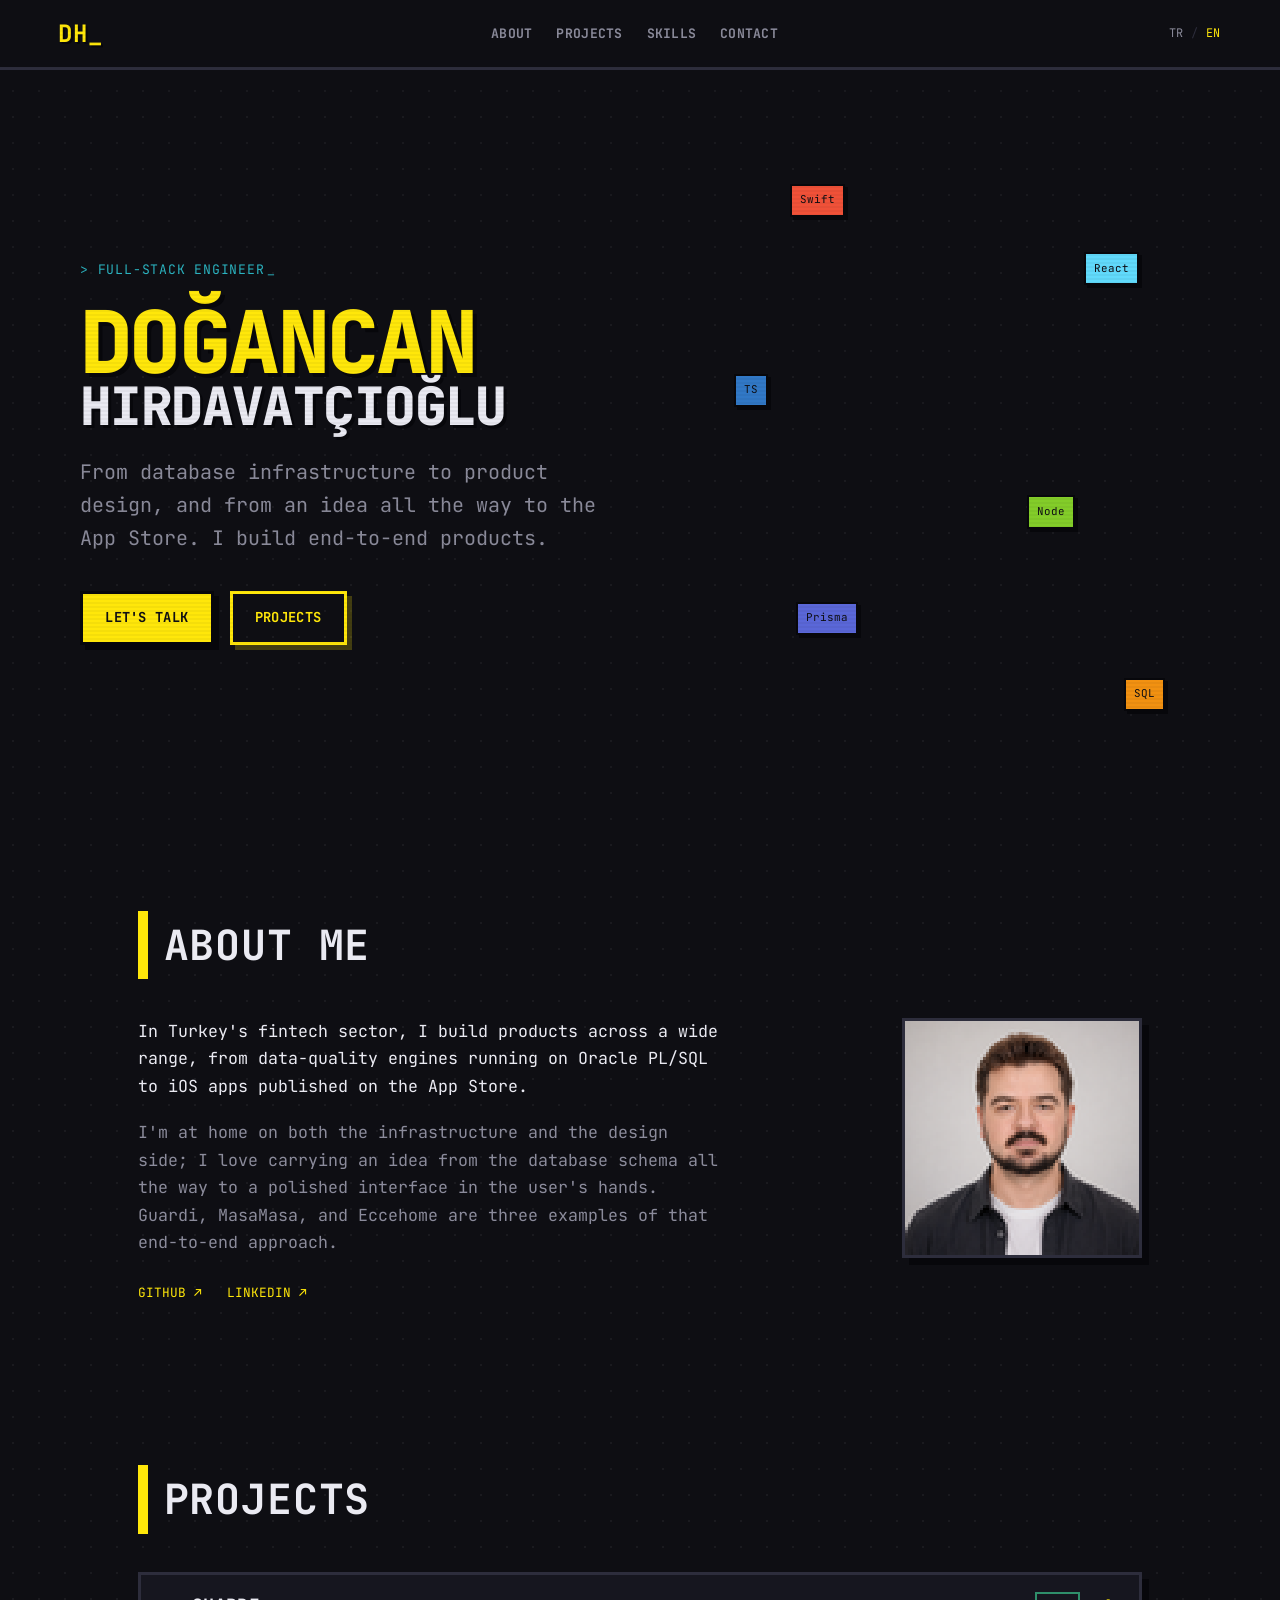
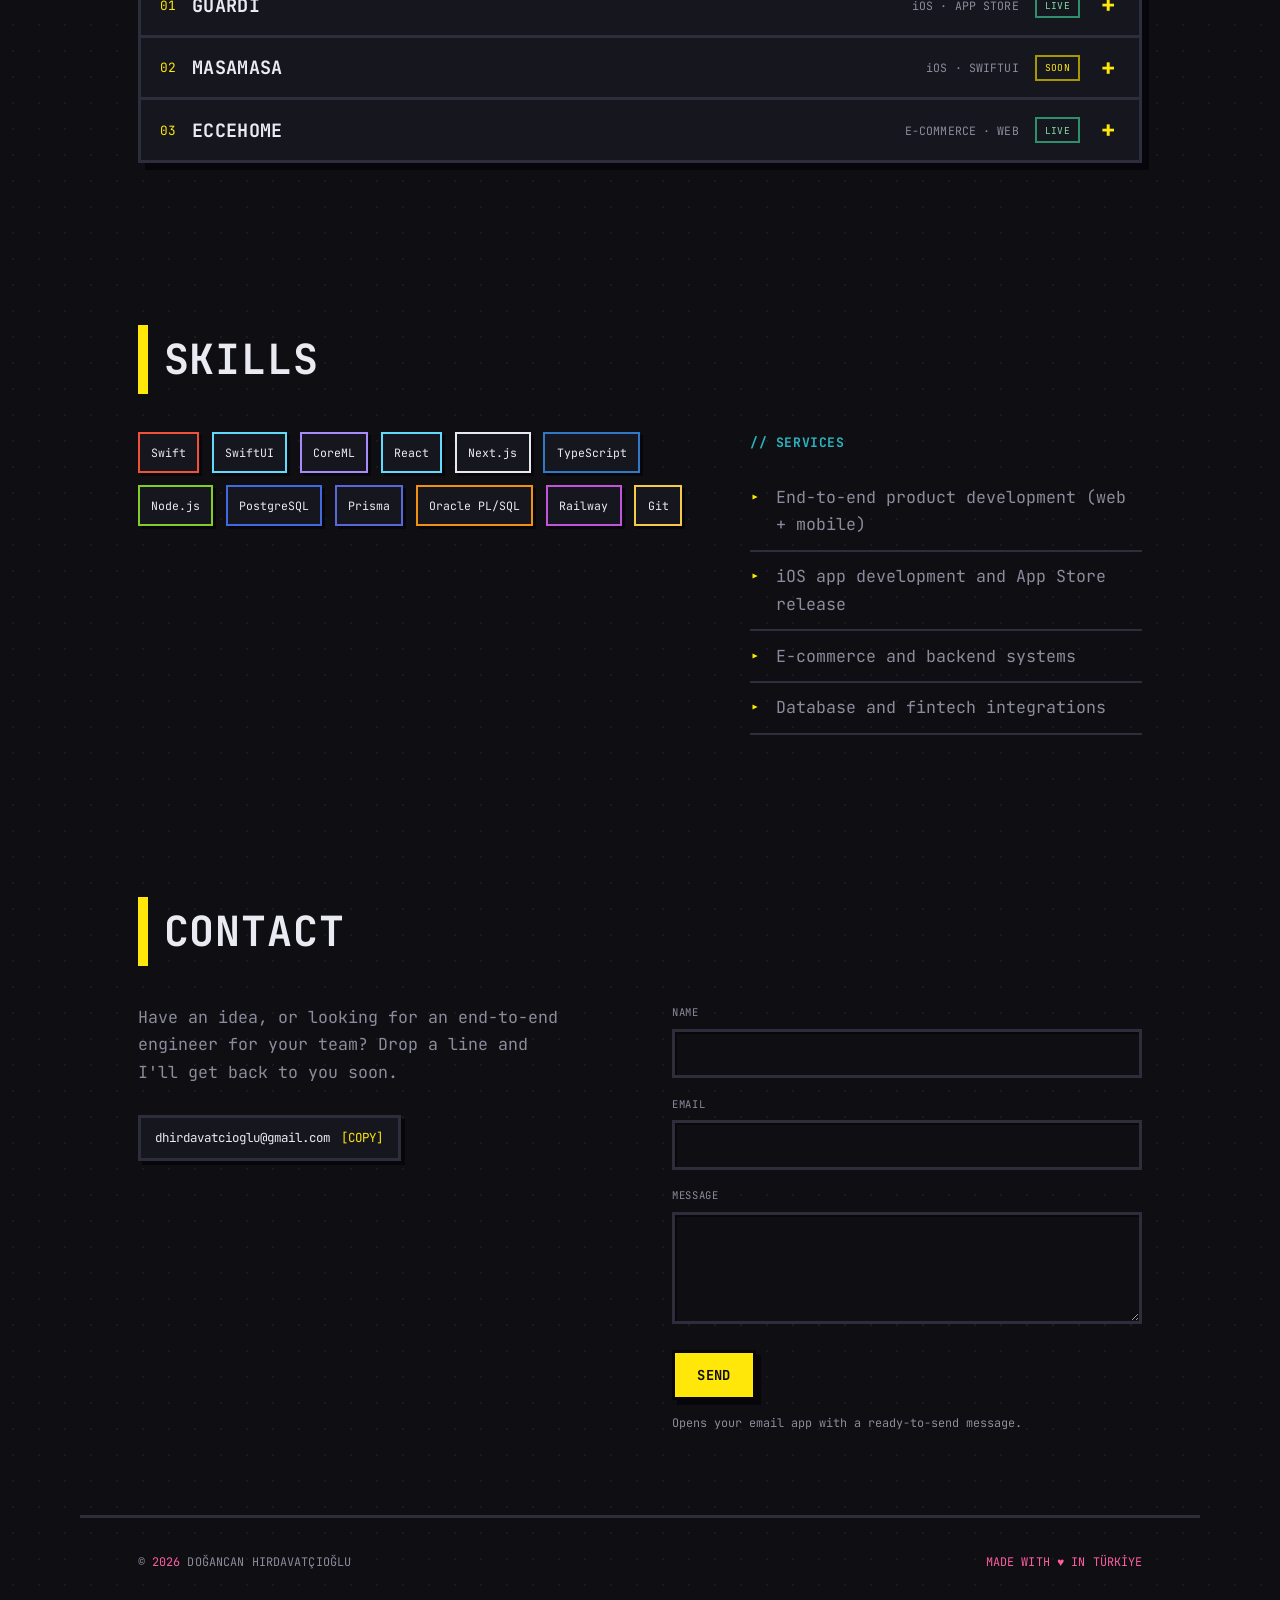
==== commit 8d6474cd: "Photo-based pixel avatar, all-mono type, organic copy - Avatar is now the user's photo pixelated (84" ====
--- a/index.html
+++ b/index.html
@@ -3,14 +3,14 @@
 <head>
 <meta charset="utf-8" />
 <meta name="viewport" content="width=device-width, initial-scale=1" />
-<title>Doğancan Hırdavatçıoğlu — Full-stack Engineer</title>
+<title>Doğancan Hırdavatçıoğlu | Full-stack Engineer</title>
 <meta name="description" data-i18n-meta="metaDesc" content="Full-stack mühendis Doğancan Hırdavatçıoğlu'nun pixel-art portfolyosu. Guardi, MasaMasa ve Eccehome projeleri." />
 <meta name="author" content="Doğancan Hırdavatçıoğlu" />
 <meta name="theme-color" content="#0e0e13" />
 
 <meta property="og:type" content="website" />
-<meta property="og:title" content="Doğancan Hırdavatçıoğlu — Full-stack Engineer" />
-<meta property="og:description" content="Pixel-art portfolyo — veritabanından App Store'a, uçtan uca ürünler kuran full-stack mühendis." />
+<meta property="og:title" content="Doğancan Hırdavatçıoğlu | Full-stack Engineer" />
+<meta property="og:description" content="Pixel-art portfolyo: veritabanından App Store'a, uçtan uca ürünler kuran full-stack mühendis." />
 <meta property="og:url" content="https://dogancanh.github.io" />
 <meta property="og:image" content="https://dogancanh.github.io/og-image.png" />
 <meta property="og:image:width" content="1200" />
@@ -18,10 +18,10 @@
 <meta name="twitter:card" content="summary_large_image" />
 <meta name="twitter:image" content="https://dogancanh.github.io/og-image.png" />
 
-<link rel="icon" href="favicon.svg" type="image/svg+xml" />
+<link rel="icon" href="favicon.png" type="image/png" />
 <link rel="preconnect" href="https://fonts.googleapis.com" />
 <link rel="preconnect" href="https://fonts.gstatic.com" crossorigin />
-<link href="https://fonts.googleapis.com/css2?family=Pixelify+Sans:wght@400;500;600;700&family=JetBrains+Mono:wght@400;500;700&display=swap" rel="stylesheet" />
+<link href="https://fonts.googleapis.com/css2?family=JetBrains+Mono:wght@400;500;700;800&display=swap" rel="stylesheet" />
 <link rel="stylesheet" href="styles.css" />
 </head>
 <body>
@@ -70,11 +70,11 @@
         <span class="hero__name-b">HIRDAVATÇIOĞLU</span>
       </h1>
       <p class="hero__lede reveal" data-i18n="heroLede">
-        Veritabanı altyapısından ürün tasarımına, fikirden App Store'a — uçtan uca ürünler kuruyorum.
+        Veritabanı altyapısından ürün tasarımına, fikirden App Store'a kadar uçtan uca ürünler kuruyorum.
       </p>
       <div class="hero__cta reveal">
         <a class="pxbtn" href="#contact" data-i18n="ctaTalk">İLETİŞİME GEÇ</a>
-        <a class="pxbtn pxbtn--ghost" href="#work" data-i18n="ctaWork">PROJELER ▸</a>
+        <a class="pxbtn pxbtn--ghost" href="#work" data-i18n="ctaWork">PROJELER</a>
       </div>
     </div>
   </section>
@@ -100,7 +100,7 @@
       </div>
 
       <div class="about__avatar reveal">
-        <canvas id="avatar" width="220" height="242" role="img" aria-label="Doğancan Hırdavatçıoğlu — pixel-art portre"></canvas>
+        <img id="avatar" src="avatar.png" width="84" height="84" alt="Doğancan Hırdavatçıoğlu" />
       </div>
     </div>
   </section>
@@ -125,7 +125,7 @@
             iPhone için spam çağrı engelleyici ve yapay zekâ destekli SMS filtresi. Cihaz üstünde
             çalışan CoreML sınıflandırıcı; aramaları ve mesajları gizliliği koruyarak süzer.
           </p>
-          <p class="prow__role"><span data-i18n="roleLabel">ROL:</span> <span data-i18n="guardiRole">Tasarım, iOS, backend & App Store yayını — uçtan uca.</span></p>
+          <p class="prow__role"><span data-i18n="roleLabel">ROL:</span> <span data-i18n="guardiRole">Tasarım, iOS, backend ve App Store yayını dahil hepsi.</span></p>
           <div class="prow__chips"><span>Swift</span><span>SwiftUI</span><span>CoreML</span><span>CallKit</span><span>Node.js</span></div>
           <div class="prow__links">
             <a href="https://apps.apple.com/tr/app/id6760951651" target="_blank" rel="noopener" class="pxlink">APP STORE ↗</a>
@@ -149,7 +149,7 @@
             konukları gruplara ve kurallara göre otomatik oturtur; cihaz-içi yapay zekâ konuk
             listesini otomatik içe aktarır. Kendi tasarım sistemi üzerine kuruludur.
           </p>
-          <p class="prow__role"><span data-i18n="roleLabel">ROL:</span> <span data-i18n="masaRole">Ürün, tasarım sistemi & iOS geliştirme.</span></p>
+          <p class="prow__role"><span data-i18n="roleLabel">ROL:</span> <span data-i18n="masaRole">Ürün, tasarım sistemi ve iOS geliştirme.</span></p>
           <div class="prow__chips"><span>SwiftUI</span><span>SwiftData</span><span>Swift</span><span data-i18n="chipAI">Cihaz-içi AI</span></div>
           <div class="prow__links">
             <span class="pxlink pxlink--muted" data-i18n="masaSoon">DETAYLI DEMO TALEP ÜZERİNE</span>
@@ -168,10 +168,10 @@
         </button>
         <div class="prow__body">
           <p data-i18n="ecceDesc">
-            Uçtan uca e-ticaret platformu: Next.js vitrin ve yönetim paneli, Prisma + PostgreSQL
+            Uçtan uca e-ticaret platformu: Next.js vitrin ve yönetim paneli, Prisma ve PostgreSQL
             backend. Google Shopping entegrasyonu, teknik SEO, Meta CAPI ve otomatik stok yönetimi.
           </p>
-          <p class="prow__role"><span data-i18n="roleLabel">ROL:</span> <span data-i18n="ecceRole">Full-stack geliştirme, altyapı & DevOps.</span></p>
+          <p class="prow__role"><span data-i18n="roleLabel">ROL:</span> <span data-i18n="ecceRole">Full-stack geliştirme, altyapı ve DevOps.</span></p>
           <div class="prow__chips"><span>Next.js</span><span>TypeScript</span><span>Prisma</span><span>PostgreSQL</span><span>Railway</span></div>
           <div class="prow__links">
             <a href="https://eccehome.com.tr" target="_blank" rel="noopener" class="pxlink">eccehome.com.tr ↗</a>
@@ -204,9 +204,9 @@
         <h3 class="skills__sub" data-i18n="servicesTitle">// HİZMETLER</h3>
         <ul>
           <li data-i18n="svc1">Uçtan uca ürün geliştirme (web + mobil)</li>
-          <li data-i18n="svc2">iOS uygulama geliştirme & App Store yayını</li>
-          <li data-i18n="svc3">E-ticaret & backend sistemleri</li>
-          <li data-i18n="svc4">Veritabanı & fintech entegrasyonları</li>
+          <li data-i18n="svc2">iOS uygulama geliştirme ve App Store yayını</li>
+          <li data-i18n="svc3">E-ticaret ve backend sistemleri</li>
+          <li data-i18n="svc4">Veritabanı ve fintech entegrasyonları</li>
         </ul>
       </div>
     </div>
@@ -224,7 +224,7 @@
         <button type="button" class="email-copy" id="emailCopy" data-email="dhirdavatcioglu@gmail.com">
           <span class="email-copy__addr">dhirdavatcioglu@gmail.com</span>
           <span class="email-copy__hint" data-i18n="copyHint">[KOPYALA]</span>
-          <span class="email-copy__done" data-i18n="copyDone">[KOPYALANDI ✓]</span>
+          <span class="email-copy__done" data-i18n="copyDone">[KOPYALANDI]</span>
         </button>
       </div>
 
@@ -241,7 +241,7 @@
           <span class="field__label" data-i18n="fMsg">MESAJ</span>
           <textarea name="message" rows="4" required></textarea>
         </label>
-        <button type="submit" class="pxbtn" data-i18n="fSend">GÖNDER ▸</button>
+        <button type="submit" class="pxbtn" data-i18n="fSend">GÖNDER</button>
         <p class="form__note" id="formNote" data-i18n="fNote">E-posta uygulamanız hazır mesajla açılır.</p>
       </form>
     </div>
--- a/styles.css
+++ b/styles.css
@@ -18,7 +18,7 @@
   --pink:    #ff5da2;
   --black:   #07070b;
 
-  --px: "Pixelify Sans", "Courier New", monospace;             /* pixel display: name + section titles */
+  --px: "JetBrains Mono", ui-monospace, "SF Mono", Menlo, monospace; /* display: bold mono (name + titles) */
   --sk: "JetBrains Mono", ui-monospace, "SF Mono", Menlo, monospace; /* readable body/UI mono */
 
   --maxw: 1120px;
@@ -130,13 +130,13 @@
 
 .hero__name { text-transform: uppercase; line-height: .92; margin-bottom: 1.6rem; }
 .hero__name-a {
-  display: block; font-family: var(--px); font-weight: 700;
-  font-size: clamp(2.6rem, 1rem + 9.5vw, 7rem); color: var(--yellow);
+  display: block; font-family: var(--px); font-weight: 800; letter-spacing: -.03em;
+  font-size: clamp(2.3rem, 1rem + 7.4vw, 5.4rem); color: var(--yellow);
   text-shadow: 4px 4px 0 var(--black); word-break: break-word;
 }
 .hero__name-b {
-  display: block; font-family: var(--px); font-weight: 700;
-  font-size: clamp(1.5rem, .5rem + 5.4vw, 4rem); color: var(--ink);
+  display: block; font-family: var(--px); font-weight: 800; letter-spacing: -.03em;
+  font-size: clamp(1.35rem, .5rem + 4.5vw, 3.3rem); color: var(--ink);
   text-shadow: 3px 3px 0 var(--black); word-break: break-word;
 }
 
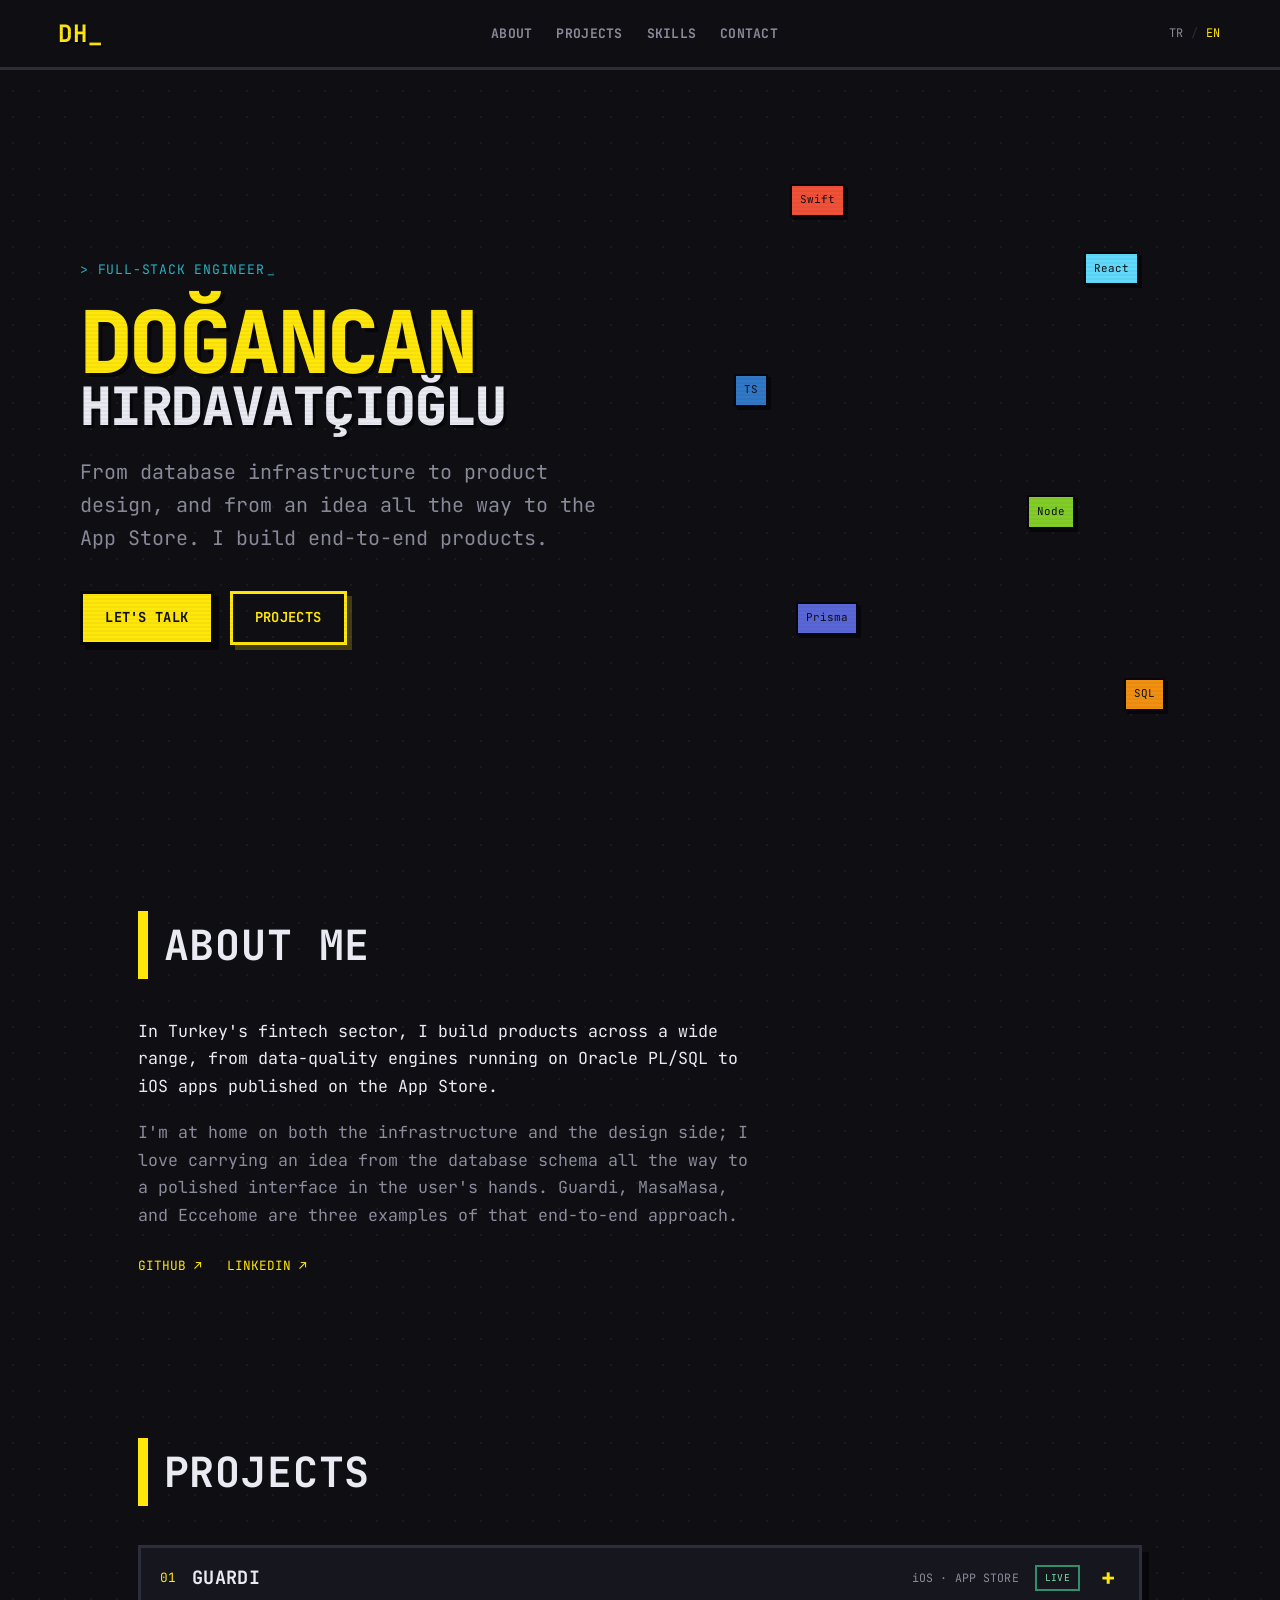
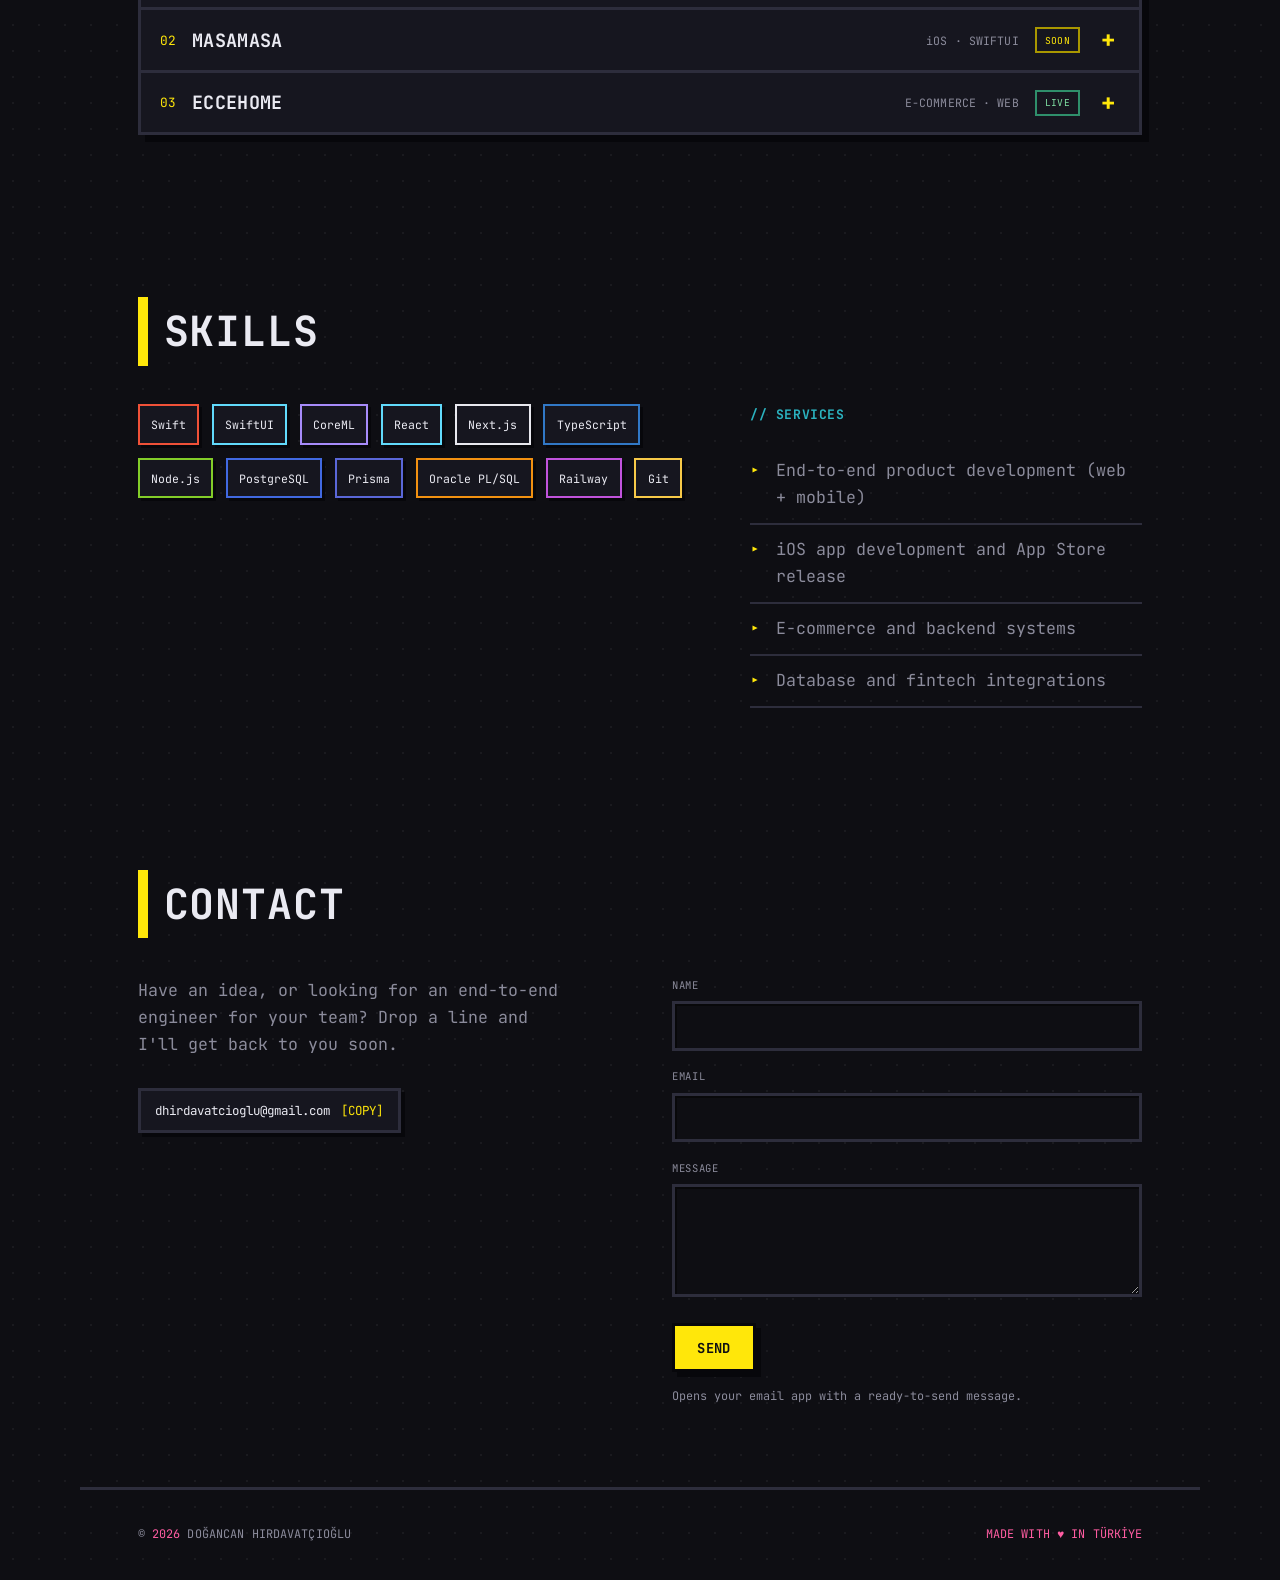
==== commit b7ded71c: "Remove photo avatar, DH favicon, no-photo OG - Remove the pixelated photo avatar; About section is n" ====
--- a/index.html
+++ b/index.html
@@ -18,7 +18,7 @@
 <meta name="twitter:card" content="summary_large_image" />
 <meta name="twitter:image" content="https://dogancanh.github.io/og-image.png" />
 
-<link rel="icon" href="favicon.png" type="image/png" />
+<link rel="icon" href="favicon.svg" type="image/svg+xml" />
 <link rel="preconnect" href="https://fonts.googleapis.com" />
 <link rel="preconnect" href="https://fonts.gstatic.com" crossorigin />
 <link href="https://fonts.googleapis.com/css2?family=JetBrains+Mono:wght@400;500;700;800&display=swap" rel="stylesheet" />
@@ -98,10 +98,6 @@
           <li><a href="https://www.linkedin.com/in/dogancan-hirdavatcioglu" target="_blank" rel="noopener">LINKEDIN ↗</a></li>
         </ul>
       </div>
-
-      <div class="about__avatar reveal">
-        <img id="avatar" src="avatar.png" width="84" height="84" alt="Doğancan Hırdavatçıoğlu" />
-      </div>
     </div>
   </section>
 
--- a/styles.css
+++ b/styles.css
@@ -167,23 +167,12 @@
 }
 
 /* ---------- About ---------- */
-.about__grid { display: grid; grid-template-columns: 1fr auto; gap: clamp(2rem, 6vw, 5rem); align-items: start; }
-.about__text p { color: var(--mute); margin-bottom: 1.2rem; max-width: 58ch; }
+.about__grid { display: block; }
+.about__text p { color: var(--mute); margin-bottom: 1.2rem; max-width: 62ch; }
 .about__text p:first-child { color: var(--ink); }
 .about__links { list-style: none; display: flex; gap: 1.6rem; margin-top: 1.6rem; font-family: var(--sk); font-size: .8rem; }
 .about__links a { color: var(--yellow); position: relative; }
 .about__links a:hover { text-shadow: 2px 2px 0 var(--black); }
-
-.about__avatar { display: flex; justify-content: center; }
-#avatar {
-  image-rendering: pixelated;
-  width: clamp(180px, 40vw, 240px); height: auto;
-  border: 3px solid var(--line); box-shadow: 7px 7px 0 var(--black); background: var(--panel);
-}
-@media (max-width: 720px) {
-  .about__grid { grid-template-columns: 1fr; }
-  .about__avatar { order: -1; justify-content: flex-start; }
-}
 
 /* ---------- Projects table ---------- */
 .ptable { list-style: none; border: 3px solid var(--line); box-shadow: 7px 7px 0 var(--black); }
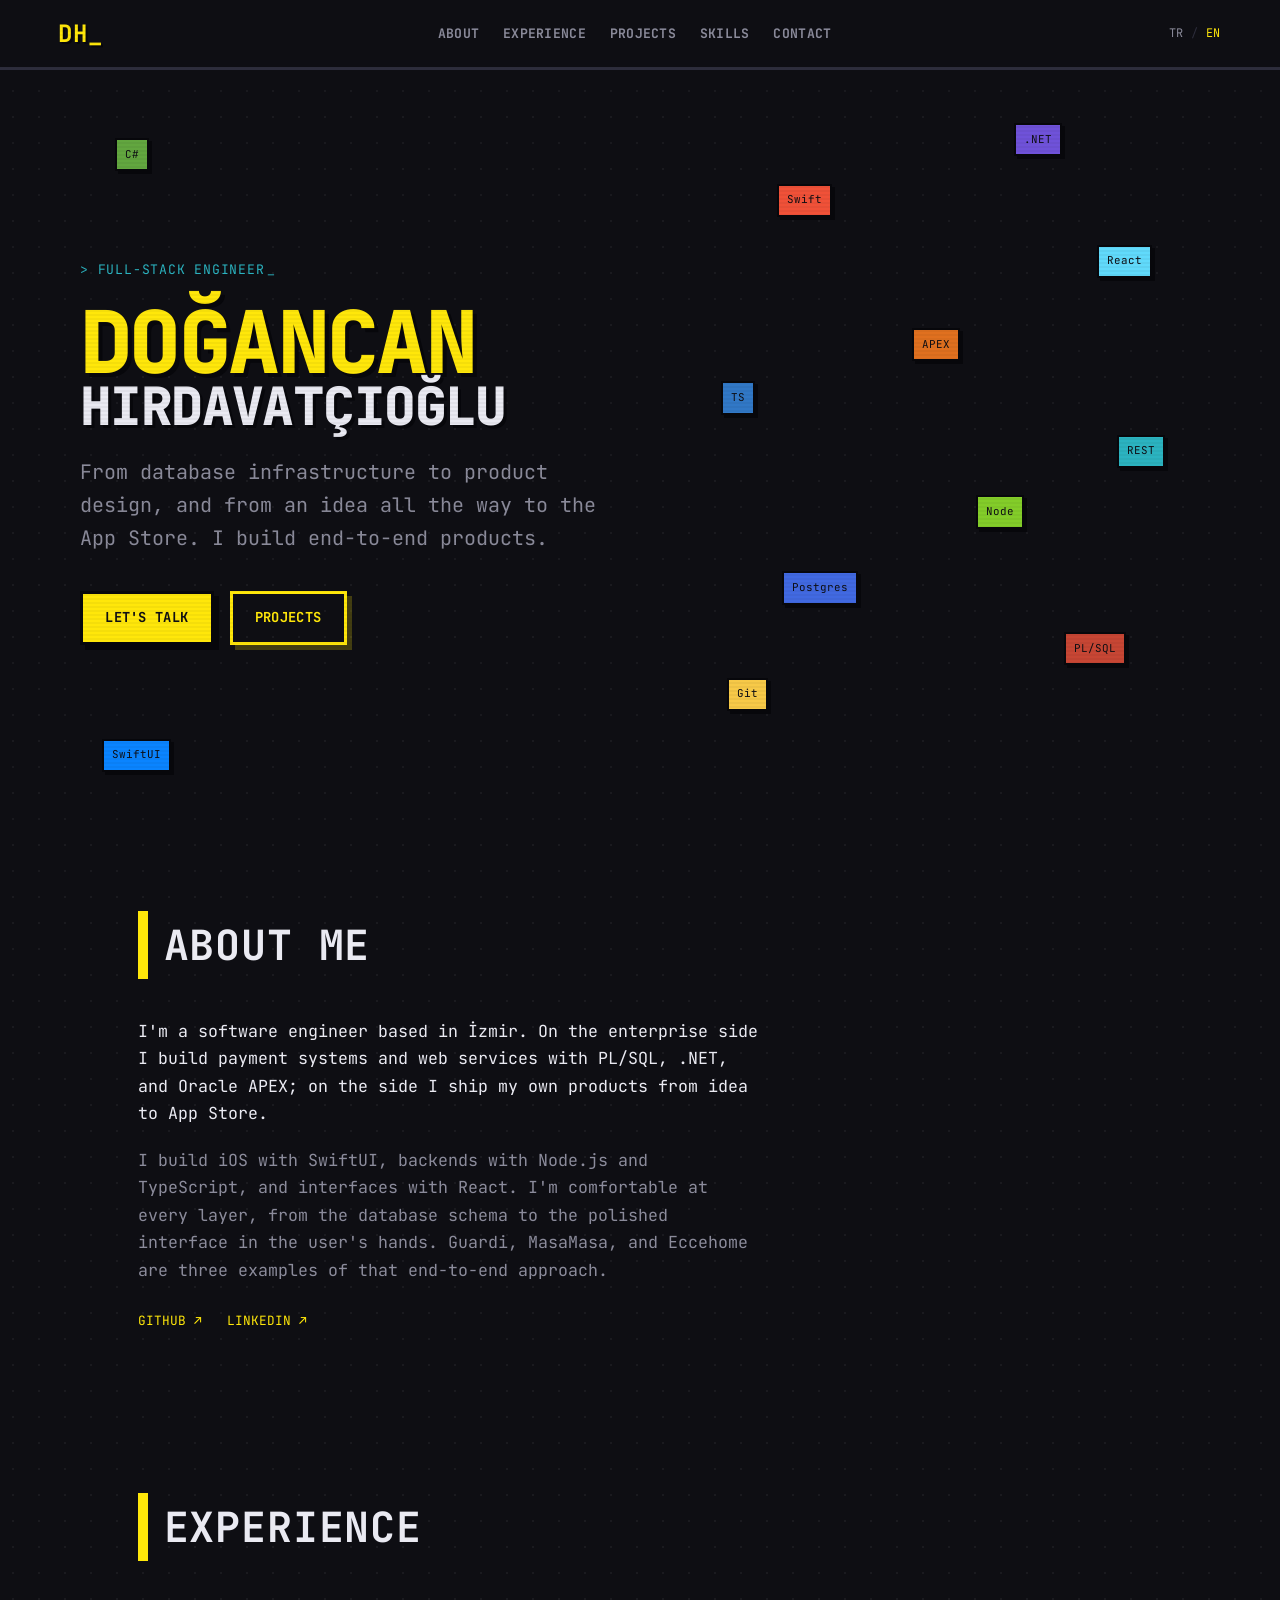
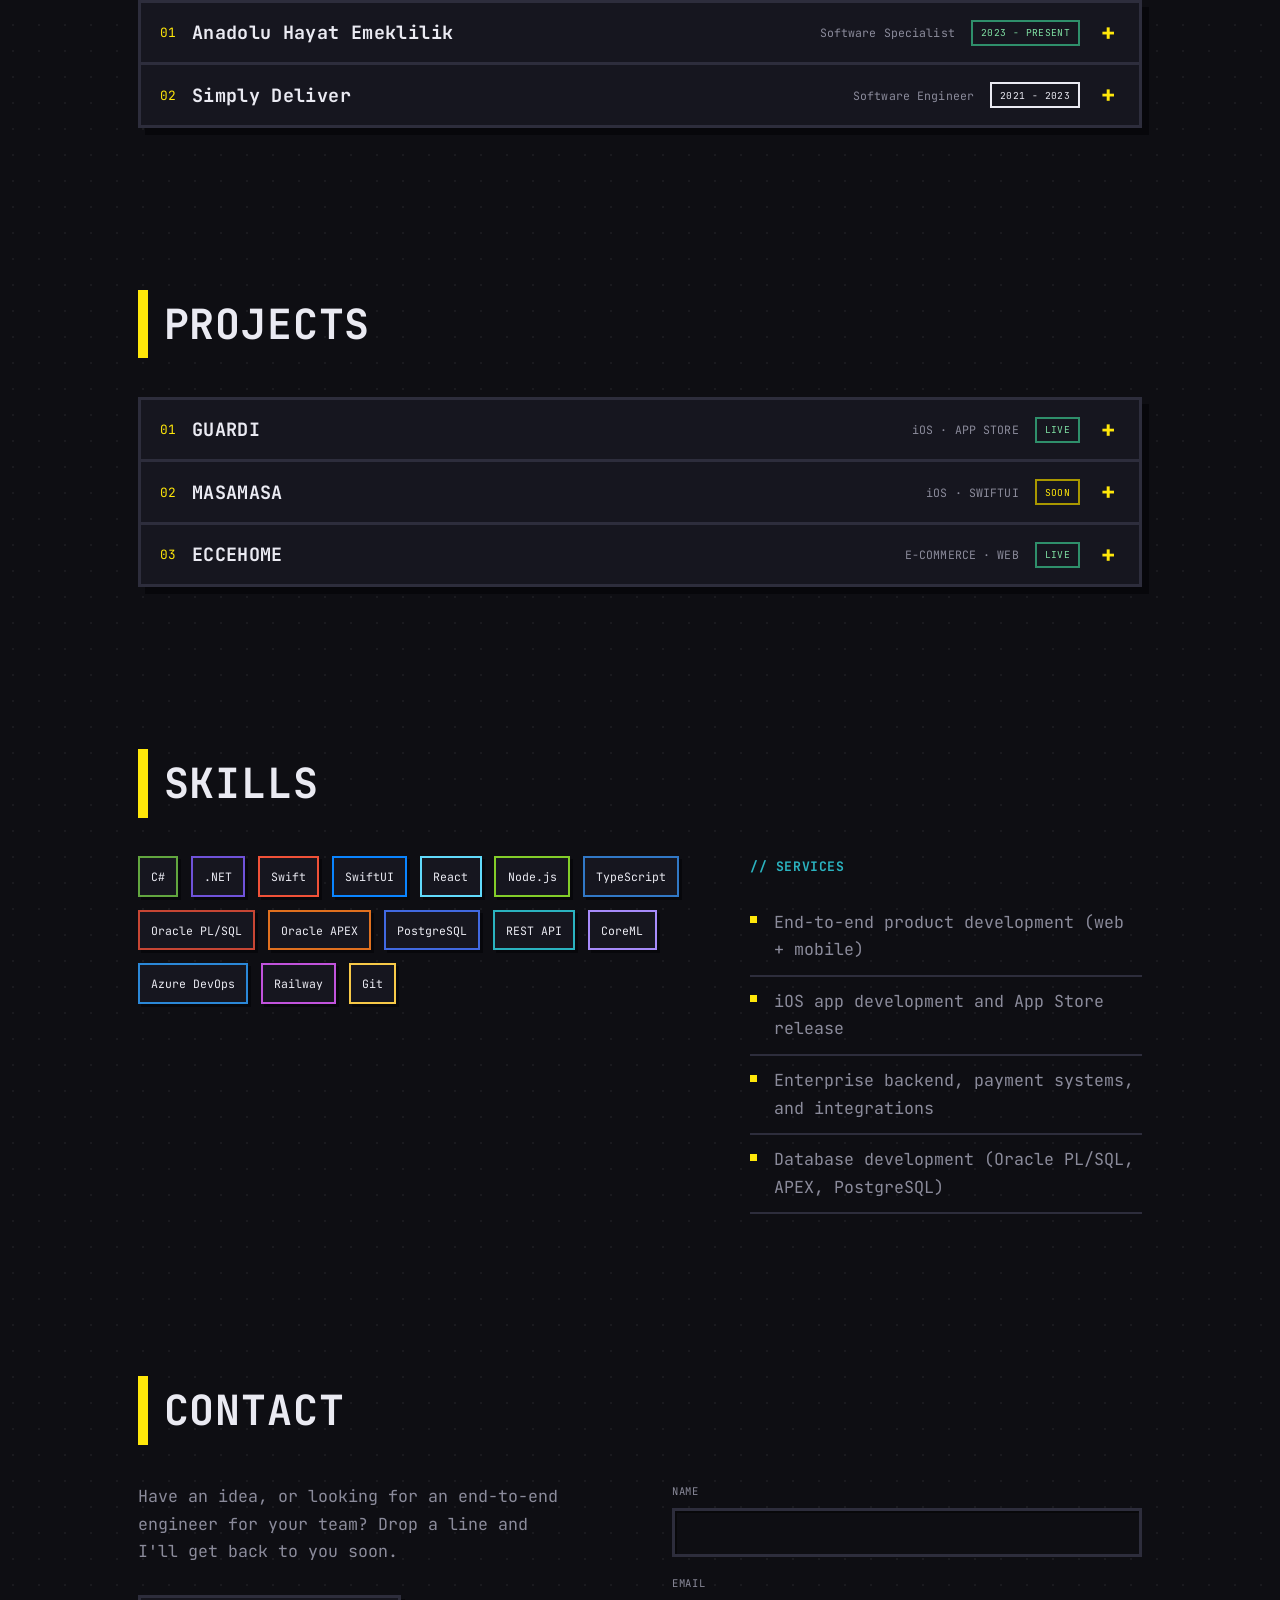
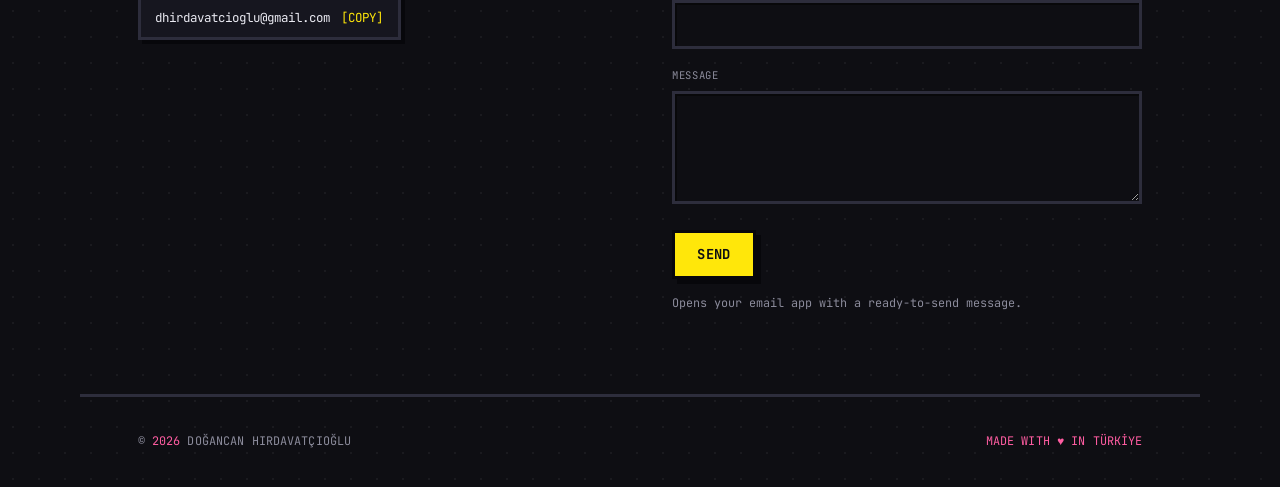
==== commit 5718bb63: "Add Experience section, real tech stack, more hero badges Sourced from the user's CV and GitHub prof" ====
--- a/index.html
+++ b/index.html
@@ -33,6 +33,7 @@
 
   <nav class="nav" id="primaryNav" aria-label="Ana menü">
     <a href="#about" data-i18n="navAbout">HAKKIMDA</a>
+    <a href="#experience" data-i18n="navExp">DENEYİM</a>
     <a href="#work" data-i18n="navWork">PROJELER</a>
     <a href="#skills" data-i18n="navSkills">YETENEKLER</a>
     <a href="#contact" data-i18n="navContact">İLETİŞİM</a>
@@ -55,12 +56,18 @@
   <!-- HERO -->
   <section class="hero" id="hero">
     <div class="hero__badges" aria-hidden="true">
-      <span class="pxbadge" style="--c:#f05138; top:15%; right:34%; --d:0s">Swift</span>
-      <span class="pxbadge" style="--c:#61dafb; top:24%; right:11%; --d:.6s">React</span>
-      <span class="pxbadge" style="--c:#3178c6; top:40%; right:40%; --d:.3s">TS</span>
-      <span class="pxbadge" style="--c:#83cd29; top:56%; right:16%; --d:1.1s">Node</span>
-      <span class="pxbadge" style="--c:#5a67d8; top:70%; right:33%; --d:1.4s">Prisma</span>
-      <span class="pxbadge" style="--c:#f29111; top:80%; right:9%;  --d:.9s">SQL</span>
+      <span class="pxbadge" style="--c:#62a63f; top:9%;  left:9%;   --d:0s">C#</span>
+      <span class="pxbadge" style="--c:#6f52d9; top:7%;  right:17%; --d:.5s">.NET</span>
+      <span class="pxbadge" style="--c:#f05138; top:15%; right:35%; --d:1s">Swift</span>
+      <span class="pxbadge" style="--c:#61dafb; top:23%; right:10%; --d:.3s">React</span>
+      <span class="pxbadge" style="--c:#e0701f; top:34%; right:25%; --d:1.3s">APEX</span>
+      <span class="pxbadge" style="--c:#3178c6; top:41%; right:41%; --d:.7s">TS</span>
+      <span class="pxbadge" style="--c:#2bb3c0; top:48%; right:9%;  --d:1.6s">REST</span>
+      <span class="pxbadge" style="--c:#83cd29; top:56%; right:20%; --d:.9s">Node</span>
+      <span class="pxbadge" style="--c:#4169e1; top:66%; right:33%; --d:.2s">Postgres</span>
+      <span class="pxbadge" style="--c:#c74634; top:74%; right:12%; --d:1.4s">PL/SQL</span>
+      <span class="pxbadge" style="--c:#f7c948; top:80%; right:40%; --d:.6s">Git</span>
+      <span class="pxbadge" style="--c:#0a84ff; top:88%; left:8%;   --d:1.1s">SwiftUI</span>
     </div>
 
     <div class="hero__inner">
@@ -85,13 +92,14 @@
     <div class="about__grid">
       <div class="about__text reveal">
         <p data-i18n="aboutBody1">
-          Türkiye'nin fintech sektöründe, Oracle PL/SQL üzerinde çalışan veri-kalite motorlarından
-          App Store'da yayınlanan iOS uygulamalarına kadar geniş bir yelpazede ürün geliştiriyorum.
+          İzmir merkezli bir yazılım mühendisiyim. Kurumsal tarafta ödeme sistemlerini ve web
+          servislerini PL/SQL, .NET ve Oracle APEX ile geliştiriyor; bir yandan da fikirden App
+          Store'a kadar kendi ürünlerimi çıkarıyorum.
         </p>
         <p data-i18n="aboutBody2">
-          İşin hem altyapı hem de tasarım tarafında rahatım; bir fikri veritabanı şemasından son
-          kullanıcının elindeki cilalı arayüze taşımayı seviyorum. Guardi, MasaMasa ve Eccehome bu
-          uçtan uca yaklaşımın üç örneği.
+          SwiftUI ile iOS, Node.js ve TypeScript ile backend, React ile arayüz geliştiriyorum.
+          Veritabanı şemasından son kullanıcının elindeki cilalı arayüze kadar işin her katmanında
+          rahatım. Guardi, MasaMasa ve Eccehome bu uçtan uca yaklaşımın üç örneği.
         </p>
         <ul class="about__links">
           <li><a href="https://github.com/dogancanh" target="_blank" rel="noopener">GITHUB ↗</a></li>
@@ -99,6 +107,50 @@
         </ul>
       </div>
     </div>
+  </section>
+
+  <!-- EXPERIENCE -->
+  <section class="sec work" id="experience">
+    <h2 class="sec__title" data-i18n="expTitle">DENEYİM</h2>
+
+    <ul class="ptable reveal">
+
+      <li class="prow" data-accent="#2bb3c0">
+        <button type="button" class="prow__head" aria-expanded="false">
+          <span class="prow__no">01</span>
+          <span class="prow__name" data-i18n="exp1Co">Anadolu Hayat Emeklilik</span>
+          <span class="prow__meta" data-i18n="exp1Role">Yazılım Uzmanı</span>
+          <span class="prow__tag prow__tag--live" data-i18n="exp1Date">2023 - GÜNÜMÜZ</span>
+          <span class="prow__plus" aria-hidden="true">+</span>
+        </button>
+        <div class="prow__body">
+          <ul class="exp__list">
+            <li data-i18n="exp1b1">Ödeme sistemlerini PL/SQL ve .NET ile geliştirdim; sistem verimliliğini ve güvenilirliğini artırdım.</li>
+            <li data-i18n="exp1b2">Çeşitli projeler için web servisleri geliştirdim, işlevselliği ve kullanıcı deneyimini iyileştirdim.</li>
+            <li data-i18n="exp1b3">İş birimleri için teknik çözümler ürettim; muhasebe sistemlerindeki hataları çözdüm.</li>
+          </ul>
+        </div>
+      </li>
+
+      <li class="prow" data-accent="#f7c948">
+        <button type="button" class="prow__head" aria-expanded="false">
+          <span class="prow__no">02</span>
+          <span class="prow__name" data-i18n="exp2Co">Simply Deliver</span>
+          <span class="prow__meta" data-i18n="exp2Role">Yazılım Mühendisi</span>
+          <span class="prow__tag" data-i18n="exp2Date">2021 - 2023</span>
+          <span class="prow__plus" aria-hidden="true">+</span>
+        </button>
+        <div class="prow__body">
+          <ul class="exp__list">
+            <li data-i18n="exp2b1">Oracle APEX ile Demiryolu Taşıma Yönetim Sistemi geliştirdim.</li>
+            <li data-i18n="exp2b2">Müşteri entegrasyonlarını tasarlayıp hayata geçirdim.</li>
+            <li data-i18n="exp2b3">6 kişilik çevik ekibe liderlik ettim; Alman ürün sahipleriyle çalıştım.</li>
+            <li data-i18n="exp2b4">Bootcamp'lerde Oracle APEX, SQL ve PL/SQL üzerine mentorluk yaptım.</li>
+          </ul>
+        </div>
+      </li>
+
+    </ul>
   </section>
 
   <!-- WORK -->
@@ -183,16 +235,19 @@
     <h2 class="sec__title" data-i18n="skillsTitle">YETENEKLER</h2>
     <div class="skills__grid reveal">
       <div class="skills__badges">
+        <span class="sbadge" style="--c:#62a63f">C#</span>
+        <span class="sbadge" style="--c:#6f52d9">.NET</span>
         <span class="sbadge" style="--c:#f05138">Swift</span>
-        <span class="sbadge" style="--c:#61dafb">SwiftUI</span>
+        <span class="sbadge" style="--c:#0a84ff">SwiftUI</span>
+        <span class="sbadge" style="--c:#61dafb">React</span>
+        <span class="sbadge" style="--c:#83cd29">Node.js</span>
+        <span class="sbadge" style="--c:#3178c6">TypeScript</span>
+        <span class="sbadge" style="--c:#c74634">Oracle PL/SQL</span>
+        <span class="sbadge" style="--c:#e0701f">Oracle APEX</span>
+        <span class="sbadge" style="--c:#4169e1">PostgreSQL</span>
+        <span class="sbadge" style="--c:#2bb3c0">REST API</span>
         <span class="sbadge" style="--c:#a78bfa">CoreML</span>
-        <span class="sbadge" style="--c:#61dafb">React</span>
-        <span class="sbadge" style="--c:#e8e8ee">Next.js</span>
-        <span class="sbadge" style="--c:#3178c6">TypeScript</span>
-        <span class="sbadge" style="--c:#83cd29">Node.js</span>
-        <span class="sbadge" style="--c:#4169e1">PostgreSQL</span>
-        <span class="sbadge" style="--c:#5a67d8">Prisma</span>
-        <span class="sbadge" style="--c:#f29111">Oracle PL/SQL</span>
+        <span class="sbadge" style="--c:#2b88d8">Azure DevOps</span>
         <span class="sbadge" style="--c:#c153dc">Railway</span>
         <span class="sbadge" style="--c:#f7c948">Git</span>
       </div>
@@ -201,8 +256,8 @@
         <ul>
           <li data-i18n="svc1">Uçtan uca ürün geliştirme (web + mobil)</li>
           <li data-i18n="svc2">iOS uygulama geliştirme ve App Store yayını</li>
-          <li data-i18n="svc3">E-ticaret ve backend sistemleri</li>
-          <li data-i18n="svc4">Veritabanı ve fintech entegrasyonları</li>
+          <li data-i18n="svc3">Kurumsal backend, ödeme sistemleri ve entegrasyonlar</li>
+          <li data-i18n="svc4">Veritabanı geliştirme (Oracle PL/SQL, APEX, PostgreSQL)</li>
         </ul>
       </div>
     </div>
--- a/styles.css
+++ b/styles.css
@@ -228,9 +228,17 @@
 .skills__sub { font-family: var(--sk); font-weight: 700; font-size: .82rem; color: var(--teal); margin-bottom: 1.2rem; letter-spacing: .04em; }
 .skills__services ul { list-style: none; }
 .skills__services li {
-  color: var(--mute); padding: .7rem 0 .7rem 1.6rem; position: relative; border-bottom: 2px solid var(--line);
-}
-.skills__services li::before { content: "▸"; position: absolute; left: 0; color: var(--yellow); }
+  color: var(--mute); padding: .7rem 0 .7rem 1.5rem; position: relative; border-bottom: 2px solid var(--line);
+}
+.skills__services li::before, .exp__list li::before {
+  content: ""; position: absolute; left: 0; width: 7px; height: 7px; background: var(--yellow);
+}
+.skills__services li::before { top: 1.18rem; }
+
+/* Experience bullets */
+.exp__list { list-style: none; }
+.exp__list li { color: var(--mute); position: relative; padding: .38rem 0 .38rem 1.5rem; max-width: 66ch; }
+.exp__list li::before { top: .82rem; }
 @media (max-width: 720px) { .skills__grid { grid-template-columns: 1fr; gap: 2.5rem; } }
 
 /* ---------- Contact ---------- */
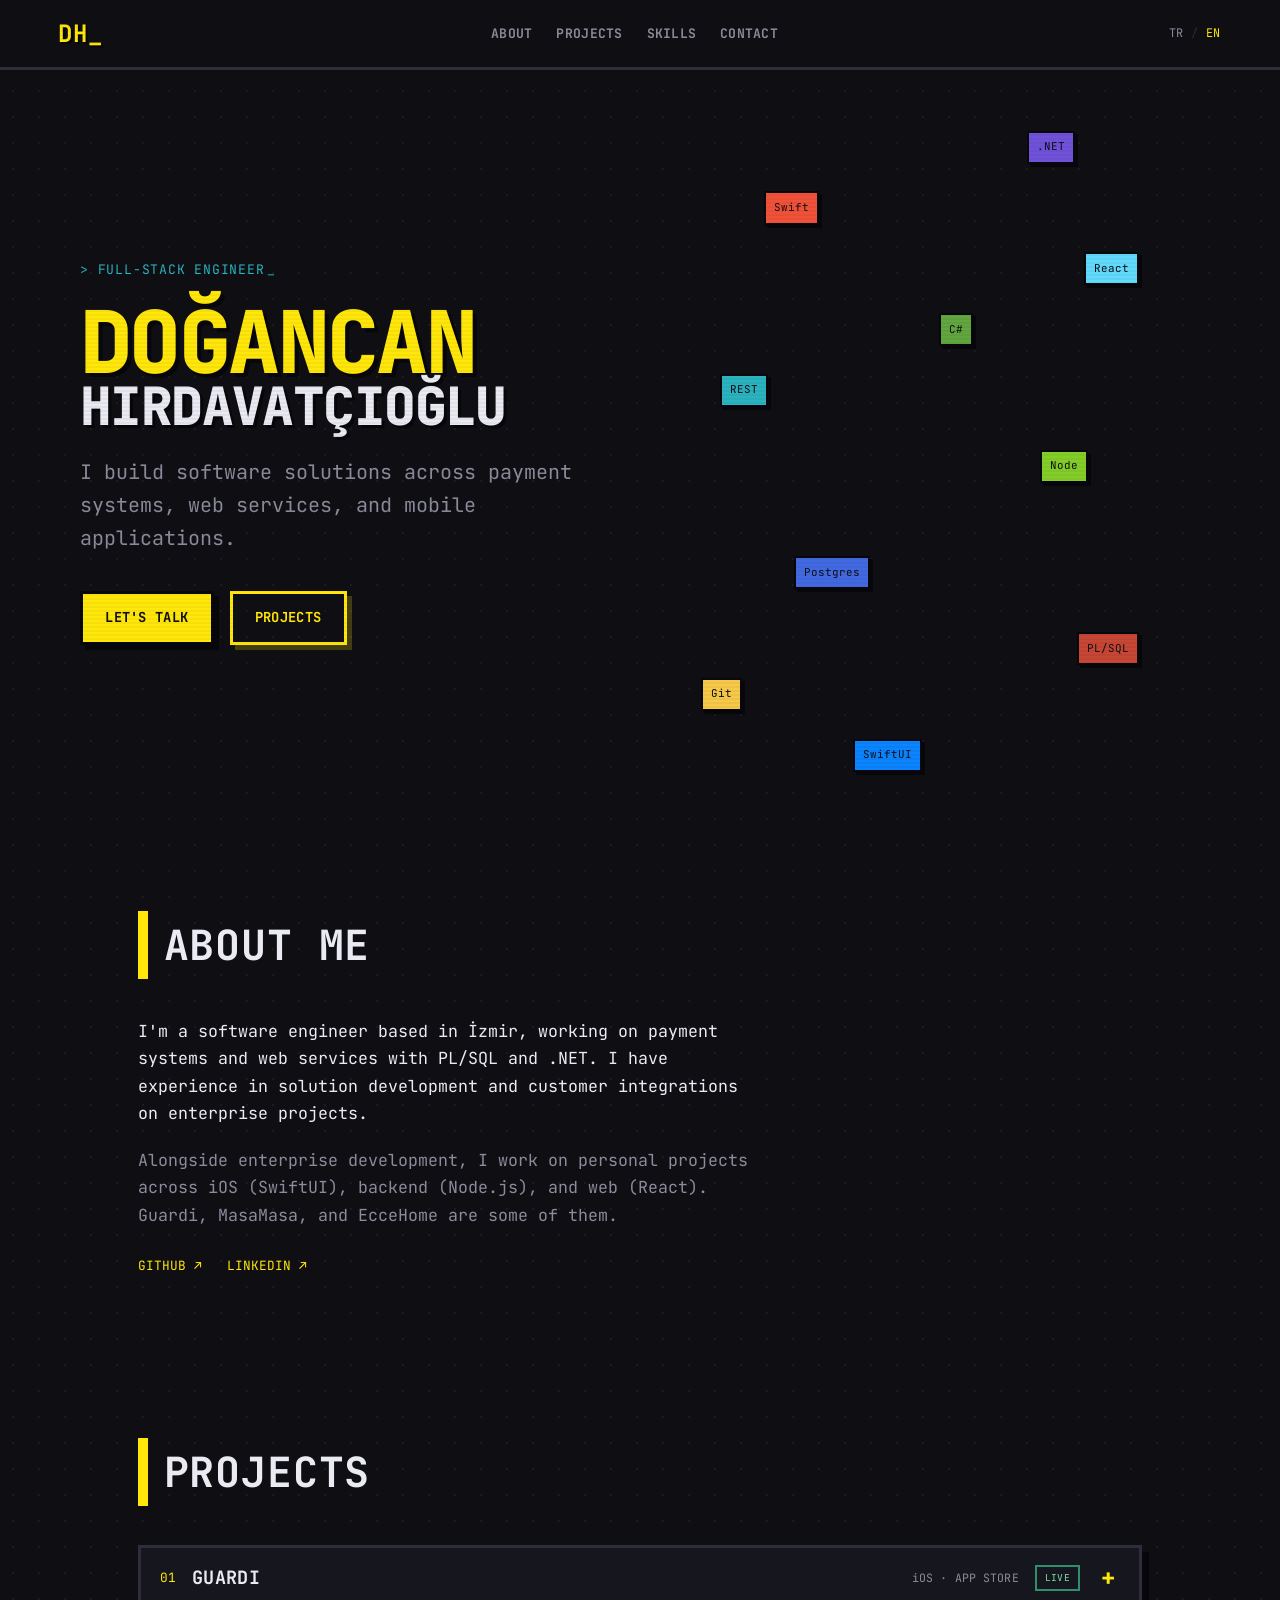
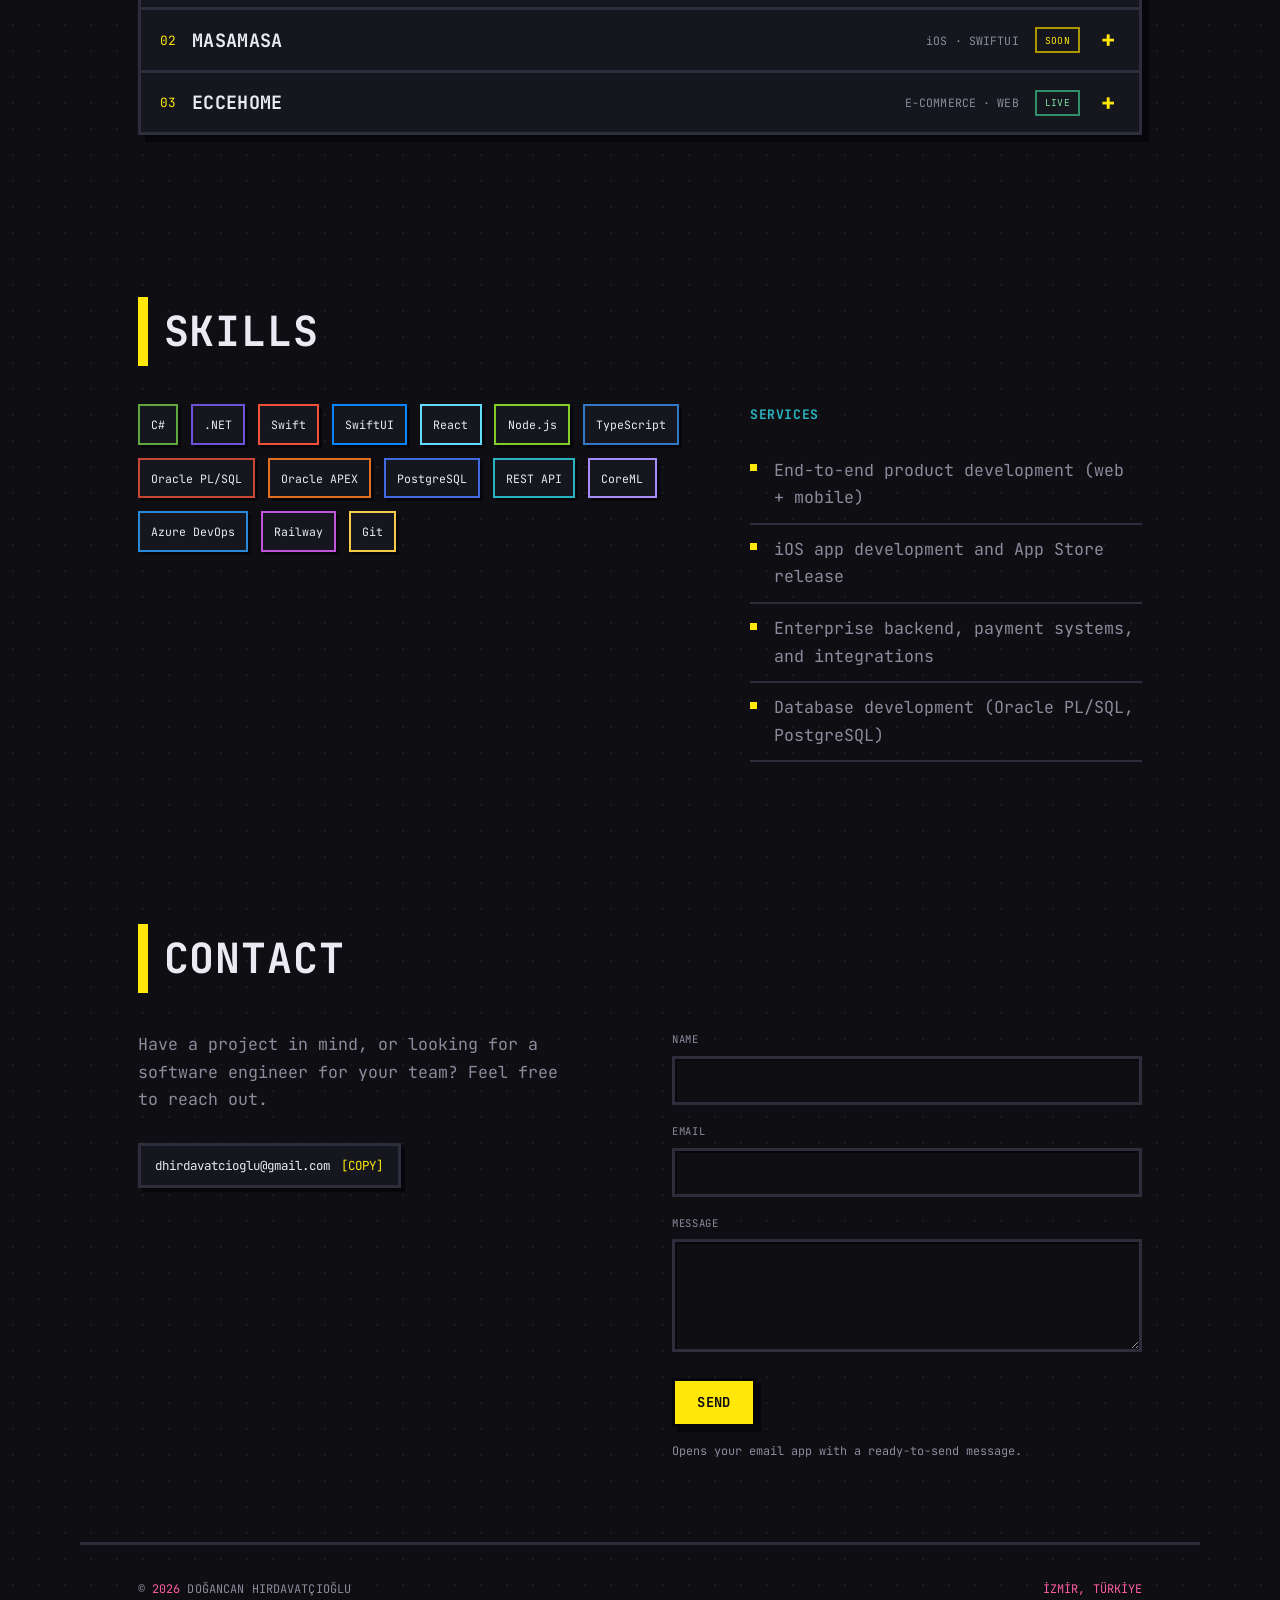
==== commit 97b1396d: "Trim to 10 hero badges, remove Experience, corporate copy tweaks - Reduce floating hero badges to 10" ====
--- a/index.html
+++ b/index.html
@@ -4,7 +4,7 @@
 <meta charset="utf-8" />
 <meta name="viewport" content="width=device-width, initial-scale=1" />
 <title>Doğancan Hırdavatçıoğlu | Full-stack Engineer</title>
-<meta name="description" data-i18n-meta="metaDesc" content="Full-stack mühendis Doğancan Hırdavatçıoğlu'nun pixel-art portfolyosu. Guardi, MasaMasa ve Eccehome projeleri." />
+<meta name="description" data-i18n-meta="metaDesc" content="Full-stack mühendis Doğancan Hırdavatçıoğlu'nun pixel-art portfolyosu. Guardi, MasaMasa ve EcceHome projeleri." />
 <meta name="author" content="Doğancan Hırdavatçıoğlu" />
 <meta name="theme-color" content="#0e0e13" />
 
@@ -33,7 +33,6 @@
 
   <nav class="nav" id="primaryNav" aria-label="Ana menü">
     <a href="#about" data-i18n="navAbout">HAKKIMDA</a>
-    <a href="#experience" data-i18n="navExp">DENEYİM</a>
     <a href="#work" data-i18n="navWork">PROJELER</a>
     <a href="#skills" data-i18n="navSkills">YETENEKLER</a>
     <a href="#contact" data-i18n="navContact">İLETİŞİM</a>
@@ -56,18 +55,16 @@
   <!-- HERO -->
   <section class="hero" id="hero">
     <div class="hero__badges" aria-hidden="true">
-      <span class="pxbadge" style="--c:#62a63f; top:9%;  left:9%;   --d:0s">C#</span>
-      <span class="pxbadge" style="--c:#6f52d9; top:7%;  right:17%; --d:.5s">.NET</span>
-      <span class="pxbadge" style="--c:#f05138; top:15%; right:35%; --d:1s">Swift</span>
-      <span class="pxbadge" style="--c:#61dafb; top:23%; right:10%; --d:.3s">React</span>
-      <span class="pxbadge" style="--c:#e0701f; top:34%; right:25%; --d:1.3s">APEX</span>
-      <span class="pxbadge" style="--c:#3178c6; top:41%; right:41%; --d:.7s">TS</span>
-      <span class="pxbadge" style="--c:#2bb3c0; top:48%; right:9%;  --d:1.6s">REST</span>
-      <span class="pxbadge" style="--c:#83cd29; top:56%; right:20%; --d:.9s">Node</span>
-      <span class="pxbadge" style="--c:#4169e1; top:66%; right:33%; --d:.2s">Postgres</span>
-      <span class="pxbadge" style="--c:#c74634; top:74%; right:12%; --d:1.4s">PL/SQL</span>
-      <span class="pxbadge" style="--c:#f7c948; top:80%; right:40%; --d:.6s">Git</span>
-      <span class="pxbadge" style="--c:#0a84ff; top:88%; left:8%;   --d:1.1s">SwiftUI</span>
+      <span class="pxbadge" style="--c:#6f52d9; top:8%;  right:16%; --d:.5s">.NET</span>
+      <span class="pxbadge" style="--c:#f05138; top:16%; right:36%; --d:1s">Swift</span>
+      <span class="pxbadge" style="--c:#61dafb; top:24%; right:11%; --d:.3s">React</span>
+      <span class="pxbadge" style="--c:#62a63f; top:32%; right:24%; --d:0s">C#</span>
+      <span class="pxbadge" style="--c:#2bb3c0; top:40%; right:40%; --d:1.6s">REST</span>
+      <span class="pxbadge" style="--c:#83cd29; top:50%; right:15%; --d:.9s">Node</span>
+      <span class="pxbadge" style="--c:#4169e1; top:64%; right:32%; --d:.2s">Postgres</span>
+      <span class="pxbadge" style="--c:#c74634; top:74%; right:11%; --d:1.4s">PL/SQL</span>
+      <span class="pxbadge" style="--c:#f7c948; top:80%; right:42%; --d:.6s">Git</span>
+      <span class="pxbadge" style="--c:#0a84ff; top:88%; right:28%; --d:1.1s">SwiftUI</span>
     </div>
 
     <div class="hero__inner">
@@ -77,7 +74,7 @@
         <span class="hero__name-b">HIRDAVATÇIOĞLU</span>
       </h1>
       <p class="hero__lede reveal" data-i18n="heroLede">
-        Veritabanı altyapısından ürün tasarımına, fikirden App Store'a kadar uçtan uca ürünler kuruyorum.
+        Ödeme sistemleri ve web servislerinden mobil uygulamalara kadar yazılım çözümleri geliştiriyorum.
       </p>
       <div class="hero__cta reveal">
         <a class="pxbtn" href="#contact" data-i18n="ctaTalk">İLETİŞİME GEÇ</a>
@@ -92,14 +89,14 @@
     <div class="about__grid">
       <div class="about__text reveal">
         <p data-i18n="aboutBody1">
-          İzmir merkezli bir yazılım mühendisiyim. Kurumsal tarafta ödeme sistemlerini ve web
-          servislerini PL/SQL, .NET ve Oracle APEX ile geliştiriyor; bir yandan da fikirden App
-          Store'a kadar kendi ürünlerimi çıkarıyorum.
+          İzmir merkezli bir yazılım mühendisiyim. Ödeme sistemleri ve web servisleri alanında
+          PL/SQL ve .NET ile çalışıyorum; kurumsal projelerde çözüm geliştirme ve müşteri
+          entegrasyonları konularında deneyim sahibiyim.
         </p>
         <p data-i18n="aboutBody2">
-          SwiftUI ile iOS, Node.js ve TypeScript ile backend, React ile arayüz geliştiriyorum.
-          Veritabanı şemasından son kullanıcının elindeki cilalı arayüze kadar işin her katmanında
-          rahatım. Guardi, MasaMasa ve Eccehome bu uçtan uca yaklaşımın üç örneği.
+          Kurumsal geliştirmenin yanı sıra iOS (SwiftUI), backend (Node.js) ve web (React)
+          tarafında kişisel projeler geliştiriyorum. Guardi, MasaMasa ve EcceHome bu projelerden
+          bazıları.
         </p>
         <ul class="about__links">
           <li><a href="https://github.com/dogancanh" target="_blank" rel="noopener">GITHUB ↗</a></li>
@@ -107,50 +104,6 @@
         </ul>
       </div>
     </div>
-  </section>
-
-  <!-- EXPERIENCE -->
-  <section class="sec work" id="experience">
-    <h2 class="sec__title" data-i18n="expTitle">DENEYİM</h2>
-
-    <ul class="ptable reveal">
-
-      <li class="prow" data-accent="#2bb3c0">
-        <button type="button" class="prow__head" aria-expanded="false">
-          <span class="prow__no">01</span>
-          <span class="prow__name" data-i18n="exp1Co">Anadolu Hayat Emeklilik</span>
-          <span class="prow__meta" data-i18n="exp1Role">Yazılım Uzmanı</span>
-          <span class="prow__tag prow__tag--live" data-i18n="exp1Date">2023 - GÜNÜMÜZ</span>
-          <span class="prow__plus" aria-hidden="true">+</span>
-        </button>
-        <div class="prow__body">
-          <ul class="exp__list">
-            <li data-i18n="exp1b1">Ödeme sistemlerini PL/SQL ve .NET ile geliştirdim; sistem verimliliğini ve güvenilirliğini artırdım.</li>
-            <li data-i18n="exp1b2">Çeşitli projeler için web servisleri geliştirdim, işlevselliği ve kullanıcı deneyimini iyileştirdim.</li>
-            <li data-i18n="exp1b3">İş birimleri için teknik çözümler ürettim; muhasebe sistemlerindeki hataları çözdüm.</li>
-          </ul>
-        </div>
-      </li>
-
-      <li class="prow" data-accent="#f7c948">
-        <button type="button" class="prow__head" aria-expanded="false">
-          <span class="prow__no">02</span>
-          <span class="prow__name" data-i18n="exp2Co">Simply Deliver</span>
-          <span class="prow__meta" data-i18n="exp2Role">Yazılım Mühendisi</span>
-          <span class="prow__tag" data-i18n="exp2Date">2021 - 2023</span>
-          <span class="prow__plus" aria-hidden="true">+</span>
-        </button>
-        <div class="prow__body">
-          <ul class="exp__list">
-            <li data-i18n="exp2b1">Oracle APEX ile Demiryolu Taşıma Yönetim Sistemi geliştirdim.</li>
-            <li data-i18n="exp2b2">Müşteri entegrasyonlarını tasarlayıp hayata geçirdim.</li>
-            <li data-i18n="exp2b3">6 kişilik çevik ekibe liderlik ettim; Alman ürün sahipleriyle çalıştım.</li>
-            <li data-i18n="exp2b4">Bootcamp'lerde Oracle APEX, SQL ve PL/SQL üzerine mentorluk yaptım.</li>
-          </ul>
-        </div>
-      </li>
-
-    </ul>
   </section>
 
   <!-- WORK -->
@@ -205,7 +158,7 @@
         </div>
       </li>
 
-      <!-- Eccehome -->
+      <!-- EcceHome -->
       <li class="prow" data-accent="#2f8f6b">
         <button type="button" class="prow__head" aria-expanded="false">
           <span class="prow__no">03</span>
@@ -252,12 +205,12 @@
         <span class="sbadge" style="--c:#f7c948">Git</span>
       </div>
       <div class="skills__services">
-        <h3 class="skills__sub" data-i18n="servicesTitle">// HİZMETLER</h3>
+        <h3 class="skills__sub" data-i18n="servicesTitle">HİZMETLER</h3>
         <ul>
           <li data-i18n="svc1">Uçtan uca ürün geliştirme (web + mobil)</li>
           <li data-i18n="svc2">iOS uygulama geliştirme ve App Store yayını</li>
           <li data-i18n="svc3">Kurumsal backend, ödeme sistemleri ve entegrasyonlar</li>
-          <li data-i18n="svc4">Veritabanı geliştirme (Oracle PL/SQL, APEX, PostgreSQL)</li>
+          <li data-i18n="svc4">Veritabanı geliştirme (Oracle PL/SQL, PostgreSQL)</li>
         </ul>
       </div>
     </div>
@@ -269,8 +222,8 @@
     <div class="contact__grid">
       <div class="contact__intro reveal">
         <p data-i18n="contactLede">
-          Bir fikriniz mi var ya da ekibinize uçtan uca bir mühendis mi arıyorsunuz? Yazın, en kısa
-          sürede dönüş yaparım.
+          Bir proje fikriniz mi var ya da ekibinize bir yazılım mühendisi mi arıyorsunuz? Bana
+          yazabilirsiniz.
         </p>
         <button type="button" class="email-copy" id="emailCopy" data-email="dhirdavatcioglu@gmail.com">
           <span class="email-copy__addr">dhirdavatcioglu@gmail.com</span>
@@ -302,7 +255,7 @@
 
 <footer class="ftr">
   <span>© <span id="year">2026</span> DOĞANCAN HIRDAVATÇIOĞLU</span>
-  <span data-i18n="footerNote">TÜRKİYE'DE ♥ İLE YAPILDI</span>
+  <span data-i18n="footerNote">İZMİR, TÜRKİYE</span>
 </footer>
 
 <script src="main.js"></script>
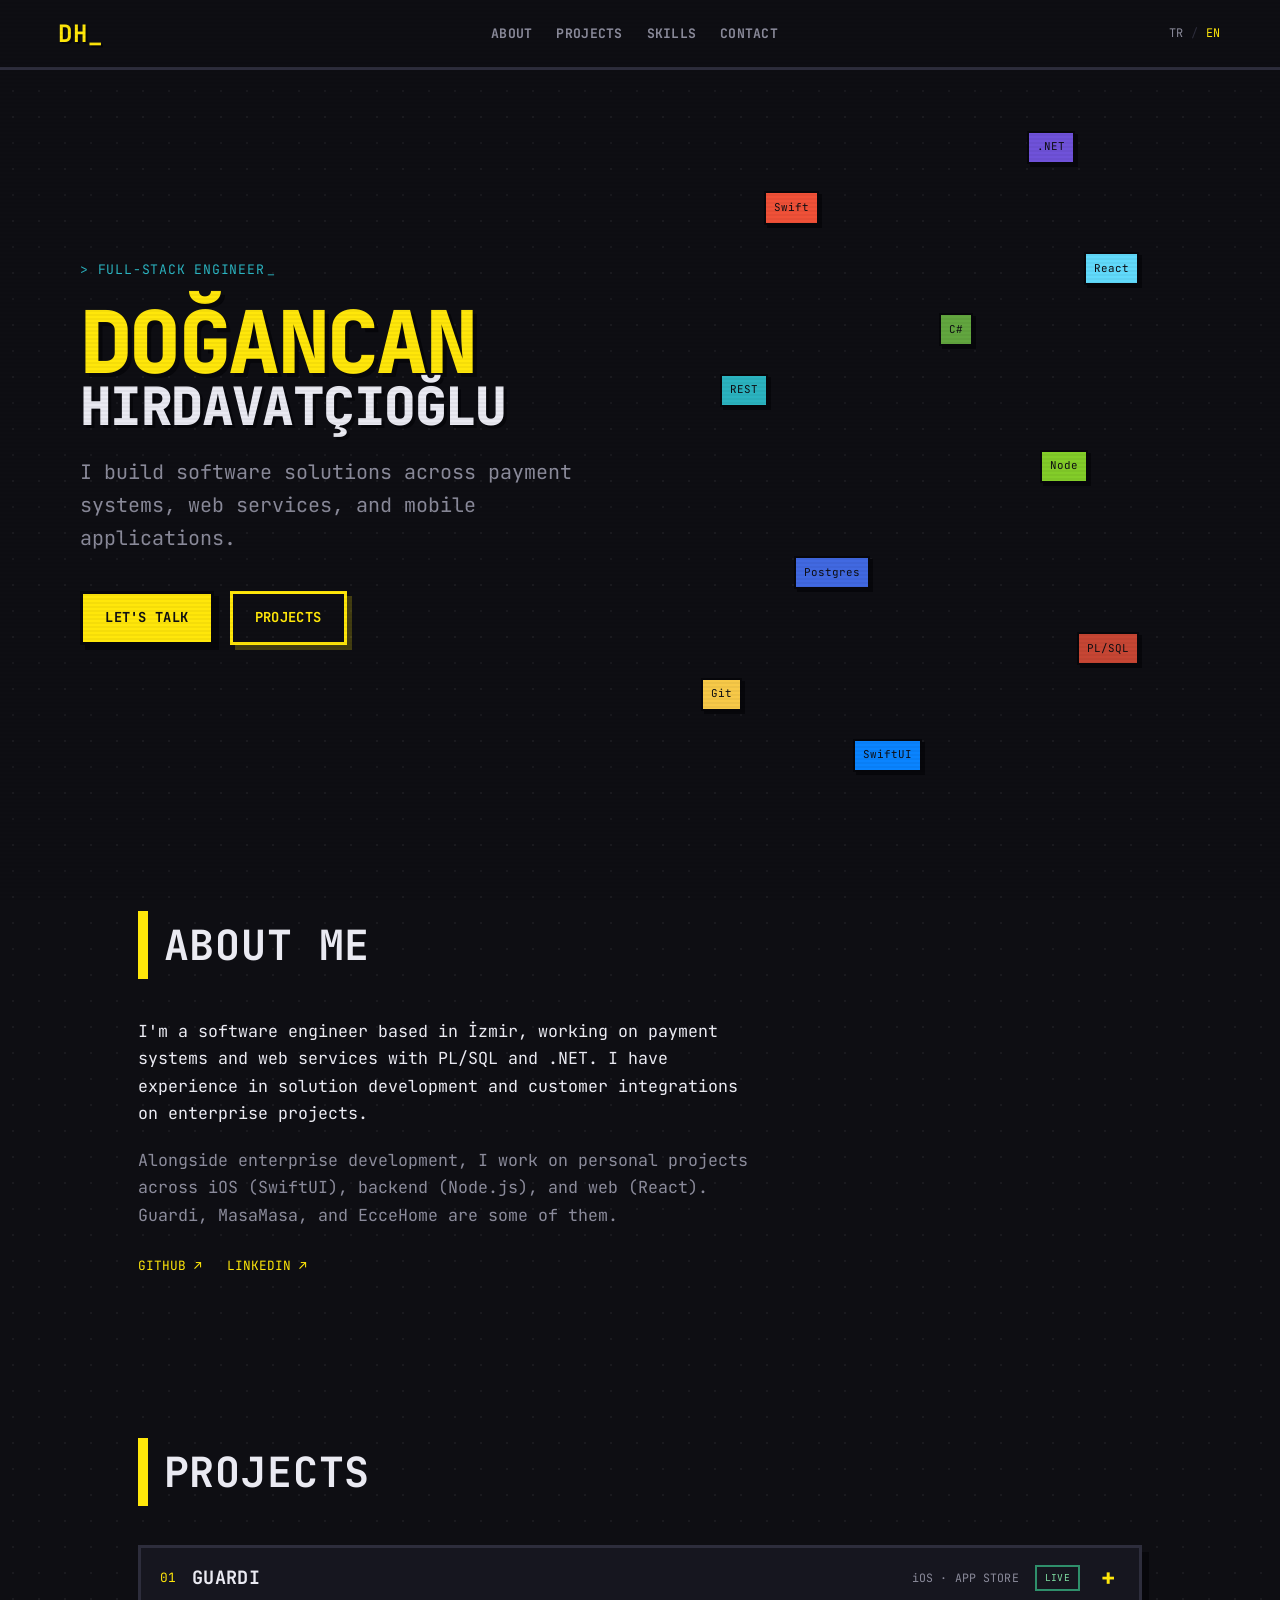
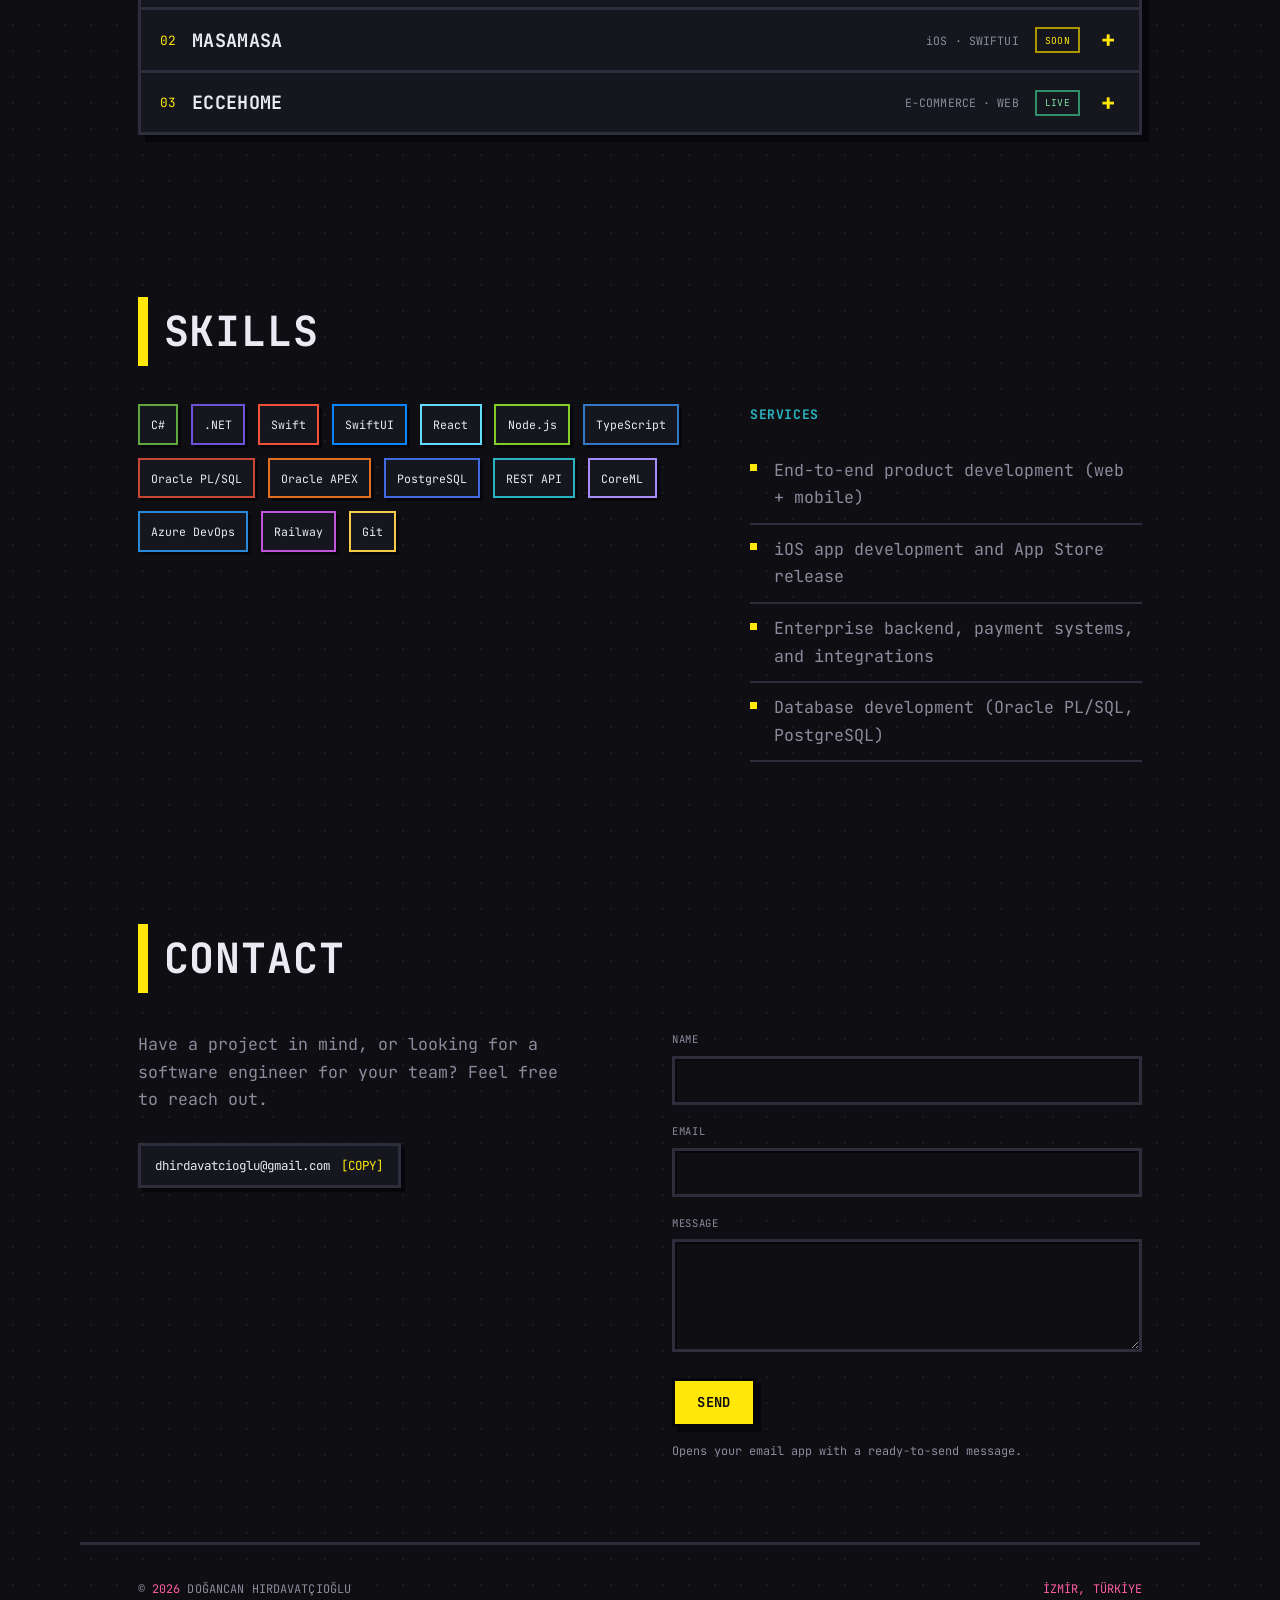
==== commit fb47fa07: "Erişilebilirlik ve performans iyileştirmeleri - Kapalı akordeon ve mobil menü inert ile odak dışına " ====
--- a/index.html
+++ b/index.html
@@ -21,10 +21,13 @@
 <link rel="icon" href="favicon.svg" type="image/svg+xml" />
 <link rel="preconnect" href="https://fonts.googleapis.com" />
 <link rel="preconnect" href="https://fonts.gstatic.com" crossorigin />
-<link href="https://fonts.googleapis.com/css2?family=JetBrains+Mono:wght@400;500;700;800&display=swap" rel="stylesheet" />
+<link rel="preload" as="style" href="https://fonts.googleapis.com/css2?family=JetBrains+Mono:wght@400;700;800&display=swap" onload="this.onload=null;this.rel='stylesheet'" />
+<noscript><link rel="stylesheet" href="https://fonts.googleapis.com/css2?family=JetBrains+Mono:wght@400;700;800&display=swap" /></noscript>
 <link rel="stylesheet" href="styles.css" />
 </head>
 <body>
+
+<a class="skip" href="#top" data-i18n="skipLink">İçeriğe atla</a>
 
 <div class="scanlines" aria-hidden="true"></div>
 
@@ -50,7 +53,7 @@
   </div>
 </header>
 
-<main id="top">
+<main id="top" tabindex="-1">
 
   <!-- HERO -->
   <section class="hero" id="hero">
@@ -230,6 +233,7 @@
           <span class="email-copy__hint" data-i18n="copyHint">[KOPYALA]</span>
           <span class="email-copy__done" data-i18n="copyDone">[KOPYALANDI]</span>
         </button>
+        <span class="sr-only" id="copyStatus" role="status" aria-live="polite"></span>
       </div>
 
       <form class="contact__form reveal" id="contactForm" novalidate>
@@ -246,7 +250,7 @@
           <textarea name="message" rows="4" required></textarea>
         </label>
         <button type="submit" class="pxbtn" data-i18n="fSend">GÖNDER</button>
-        <p class="form__note" id="formNote" data-i18n="fNote">E-posta uygulamanız hazır mesajla açılır.</p>
+        <p class="form__note" id="formNote" role="status" aria-live="polite" data-i18n="fNote">E-posta uygulamanız hazır mesajla açılır.</p>
       </form>
     </div>
   </section>
@@ -258,6 +262,6 @@
   <span data-i18n="footerNote">İZMİR, TÜRKİYE</span>
 </footer>
 
-<script src="main.js"></script>
+<script src="main.js" defer></script>
 </body>
 </html>
--- a/styles.css
+++ b/styles.css
@@ -48,11 +48,25 @@
 a { color: inherit; text-decoration: none; }
 img, canvas { display: block; }
 
+/* ---------- A11y helpers ---------- */
+.sr-only {
+  position: absolute; width: 1px; height: 1px; padding: 0; margin: -1px;
+  overflow: hidden; clip: rect(0 0 0 0); white-space: nowrap; border: 0;
+}
+.skip {
+  position: fixed; left: 8px; top: -80px; z-index: 10000;
+  font-family: var(--sk); font-weight: 700; font-size: .8rem; letter-spacing: .02em;
+  color: #0e0e13; background: var(--yellow); border: 3px solid var(--black);
+  padding: .6rem .9rem; box-shadow: 4px 4px 0 var(--black); transition: top .12s steps(3);
+}
+.skip:focus { top: 8px; }
+main:focus { outline: none; }
+
 /* CRT scanlines */
 .scanlines {
   position: fixed; inset: 0; z-index: 9999; pointer-events: none;
   background: repeating-linear-gradient(to bottom, rgba(0,0,0,0) 0, rgba(0,0,0,0) 2px, rgba(0,0,0,.16) 3px, rgba(0,0,0,0) 4px);
-  opacity: .5; mix-blend-mode: multiply;
+  opacity: .5;
 }
 
 .cursor, .logo__blink { animation: blink 1.1s steps(1) infinite; }
@@ -199,7 +213,7 @@
   max-height: 0; overflow: hidden; padding: 0 1.3rem; background: var(--panel2);
   transition: max-height .35s ease, padding .35s ease;
 }
-.prow.open .prow__body { max-height: 520px; padding: 1.3rem; border-top: 3px solid var(--line); }
+.prow.open .prow__body { max-height: 60rem; padding: 1.3rem; border-top: 3px solid var(--line); }
 .prow__body p { color: var(--mute); margin-bottom: .9rem; max-width: 62ch; }
 .prow__role { font-family: var(--sk); font-size: .74rem; color: var(--mute); }
 .prow__role span:first-child { color: var(--yellow); }
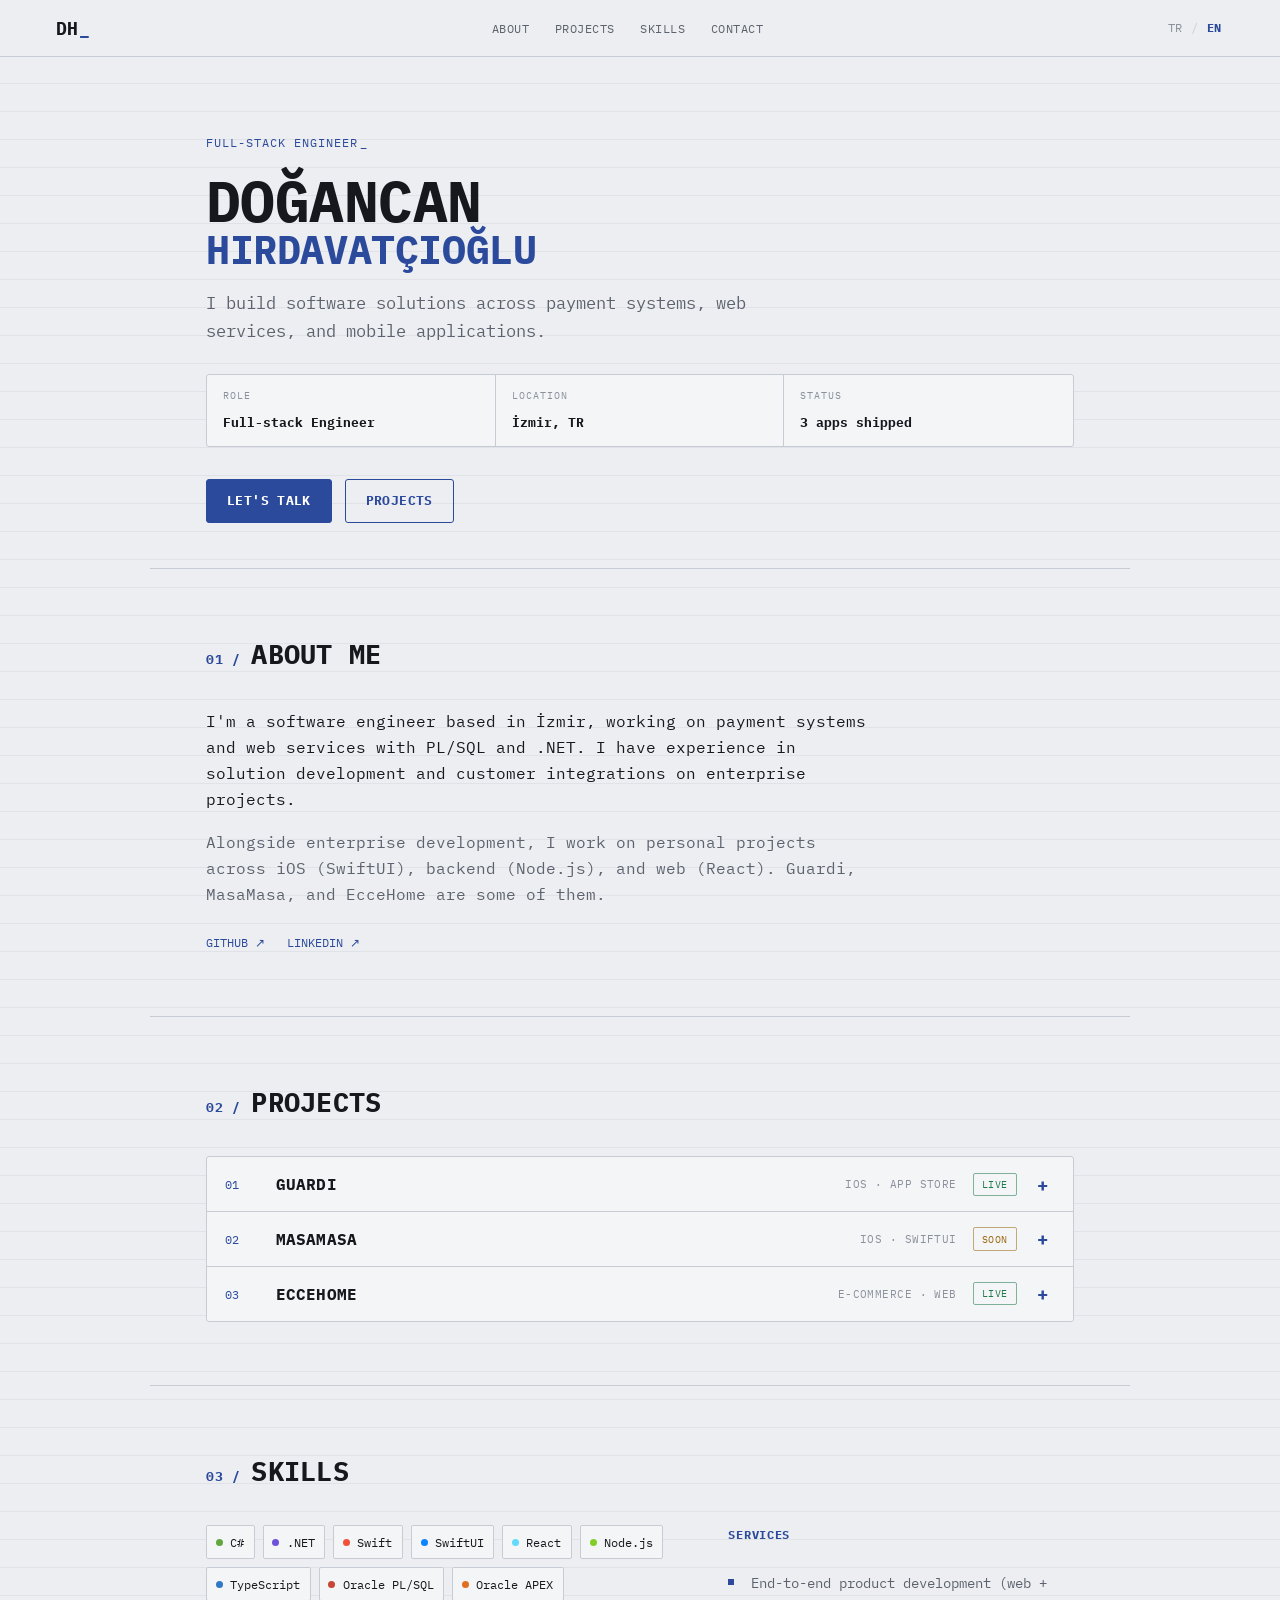
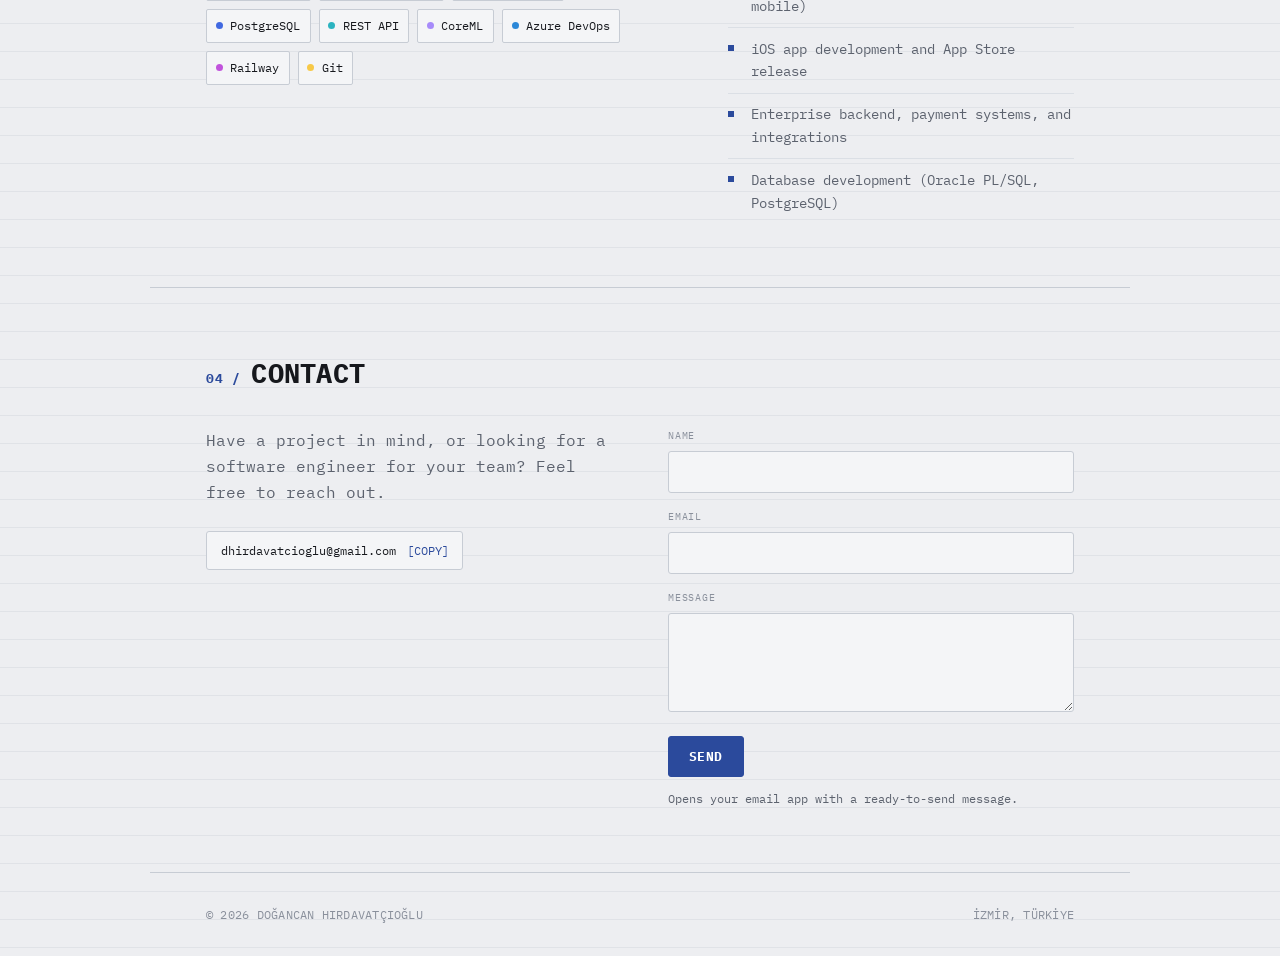
==== commit a7cce8aa: "Ledger yönünde yeniden tasarım - Teknik künye/datasheet düzeni; IBM Plex Mono self-host (woff2, Türk" ====
--- a/index.html
+++ b/index.html
@@ -4,13 +4,14 @@
 <meta charset="utf-8" />
 <meta name="viewport" content="width=device-width, initial-scale=1" />
 <title>Doğancan Hırdavatçıoğlu | Full-stack Engineer</title>
-<meta name="description" data-i18n-meta="metaDesc" content="Full-stack mühendis Doğancan Hırdavatçıoğlu'nun pixel-art portfolyosu. Guardi, MasaMasa ve EcceHome projeleri." />
+<meta name="description" data-i18n-meta="metaDesc" content="Full-stack mühendis Doğancan Hırdavatçıoğlu'nun portfolyosu. Guardi, MasaMasa ve EcceHome projeleri." />
 <meta name="author" content="Doğancan Hırdavatçıoğlu" />
-<meta name="theme-color" content="#0e0e13" />
+<meta name="theme-color" content="#edeef1" media="(prefers-color-scheme: light)" />
+<meta name="theme-color" content="#14161b" media="(prefers-color-scheme: dark)" />
 
 <meta property="og:type" content="website" />
 <meta property="og:title" content="Doğancan Hırdavatçıoğlu | Full-stack Engineer" />
-<meta property="og:description" content="Pixel-art portfolyo: veritabanından App Store'a, uçtan uca ürünler kuran full-stack mühendis." />
+<meta property="og:description" content="Ödeme sistemlerinden App Store'a, uçtan uca ürünler kuran full-stack mühendis." />
 <meta property="og:url" content="https://dogancanh.github.io" />
 <meta property="og:image" content="https://dogancanh.github.io/og-image.png" />
 <meta property="og:image:width" content="1200" />
@@ -19,17 +20,14 @@
 <meta name="twitter:image" content="https://dogancanh.github.io/og-image.png" />
 
 <link rel="icon" href="favicon.svg" type="image/svg+xml" />
-<link rel="preconnect" href="https://fonts.googleapis.com" />
-<link rel="preconnect" href="https://fonts.gstatic.com" crossorigin />
-<link rel="preload" as="style" href="https://fonts.googleapis.com/css2?family=JetBrains+Mono:wght@400;700;800&display=swap" onload="this.onload=null;this.rel='stylesheet'" />
-<noscript><link rel="stylesheet" href="https://fonts.googleapis.com/css2?family=JetBrains+Mono:wght@400;700;800&display=swap" /></noscript>
+<link rel="preload" href="fonts/plex-mono-400-latin.woff2" as="font" type="font/woff2" crossorigin />
+<link rel="preload" href="fonts/plex-mono-700-latin.woff2" as="font" type="font/woff2" crossorigin />
+<link rel="preload" href="fonts/plex-mono-700-latin-ext.woff2" as="font" type="font/woff2" crossorigin />
 <link rel="stylesheet" href="styles.css" />
 </head>
 <body>
 
 <a class="skip" href="#top" data-i18n="skipLink">İçeriğe atla</a>
-
-<div class="scanlines" aria-hidden="true"></div>
 
 <header class="hdr" id="hdr">
   <a class="logo" href="#top" aria-label="Doğancan Hırdavatçıoğlu">DH<span class="logo__blink">_</span></a>
@@ -57,21 +55,8 @@
 
   <!-- HERO -->
   <section class="hero" id="hero">
-    <div class="hero__badges" aria-hidden="true">
-      <span class="pxbadge" style="--c:#6f52d9; top:8%;  right:16%; --d:.5s">.NET</span>
-      <span class="pxbadge" style="--c:#f05138; top:16%; right:36%; --d:1s">Swift</span>
-      <span class="pxbadge" style="--c:#61dafb; top:24%; right:11%; --d:.3s">React</span>
-      <span class="pxbadge" style="--c:#62a63f; top:32%; right:24%; --d:0s">C#</span>
-      <span class="pxbadge" style="--c:#2bb3c0; top:40%; right:40%; --d:1.6s">REST</span>
-      <span class="pxbadge" style="--c:#83cd29; top:50%; right:15%; --d:.9s">Node</span>
-      <span class="pxbadge" style="--c:#4169e1; top:64%; right:32%; --d:.2s">Postgres</span>
-      <span class="pxbadge" style="--c:#c74634; top:74%; right:11%; --d:1.4s">PL/SQL</span>
-      <span class="pxbadge" style="--c:#f7c948; top:80%; right:42%; --d:.6s">Git</span>
-      <span class="pxbadge" style="--c:#0a84ff; top:88%; right:28%; --d:1.1s">SwiftUI</span>
-    </div>
-
     <div class="hero__inner">
-      <p class="hero__kicker reveal"><span data-i18n="heroKicker">&gt; FULL-STACK ENGINEER</span><span class="cursor">_</span></p>
+      <p class="hero__kicker reveal"><span data-i18n="heroKicker">FULL-STACK ENGINEER</span><span class="cursor">_</span></p>
       <h1 class="hero__name reveal">
         <span class="hero__name-a">DOĞANCAN</span>
         <span class="hero__name-b">HIRDAVATÇIOĞLU</span>
@@ -79,6 +64,13 @@
       <p class="hero__lede reveal" data-i18n="heroLede">
         Ödeme sistemleri ve web servislerinden mobil uygulamalara kadar yazılım çözümleri geliştiriyorum.
       </p>
+
+      <dl class="hero__meta reveal">
+        <div><dt data-i18n="hmRole">ROL</dt><dd data-i18n="hmRoleV">Full-stack Engineer</dd></div>
+        <div><dt data-i18n="hmLoc">KONUM</dt><dd>İzmir, TR</dd></div>
+        <div><dt data-i18n="hmStat">DURUM</dt><dd data-i18n="hmStatV">3 uygulama yayında</dd></div>
+      </dl>
+
       <div class="hero__cta reveal">
         <a class="pxbtn" href="#contact" data-i18n="ctaTalk">İLETİŞİME GEÇ</a>
         <a class="pxbtn pxbtn--ghost" href="#work" data-i18n="ctaWork">PROJELER</a>
--- a/styles.css
+++ b/styles.css
@@ -1,52 +1,101 @@
 /* ============================================================
-   Doğancan Hırdavatçıoğlu — Pixel-art portfolio
-   Pixelify Sans (display/body, Turkish-safe) + Silkscreen (ASCII accents)
-   Dark canvas · yellow accent · hard pixel shadows
+   Doğancan Hırdavatçıoğlu — "Ledger" portfolio
+   Teknik künye / datasheet · IBM Plex Mono (self-host)
+   Cool paper · spec-blue accent · hairline rules · tabular data
+   Light + dark, theme via prefers-color-scheme
    ============================================================ */
 
+@font-face {
+  font-family: "IBM Plex Mono"; font-style: normal; font-weight: 400; font-display: swap;
+  src: url("fonts/plex-mono-400-latin.woff2") format("woff2");
+  unicode-range: U+0000-00FF, U+0131, U+0152-0153, U+02BB-02BC, U+02C6, U+02DA, U+02DC, U+0304, U+0308, U+0329, U+2000-206F, U+20AC, U+2122, U+2191, U+2193, U+2212, U+2215, U+FEFF, U+FFFD;
+}
+@font-face {
+  font-family: "IBM Plex Mono"; font-style: normal; font-weight: 400; font-display: swap;
+  src: url("fonts/plex-mono-400-latin-ext.woff2") format("woff2");
+  unicode-range: U+0100-02BA, U+02BD-02C5, U+02C7-02CC, U+02CE-02D7, U+02DD-02FF, U+0304, U+0308, U+0329, U+1D00-1DBF, U+1E00-1E9F, U+1EF2-1EFF, U+2020, U+20A0-20AB, U+20AD-20C0, U+2113, U+2C60-2C7F, U+A720-A7FF;
+}
+@font-face {
+  font-family: "IBM Plex Mono"; font-style: normal; font-weight: 700; font-display: swap;
+  src: url("fonts/plex-mono-700-latin.woff2") format("woff2");
+  unicode-range: U+0000-00FF, U+0131, U+0152-0153, U+02BB-02BC, U+02C6, U+02DA, U+02DC, U+0304, U+0308, U+0329, U+2000-206F, U+20AC, U+2122, U+2191, U+2193, U+2212, U+2215, U+FEFF, U+FFFD;
+}
+@font-face {
+  font-family: "IBM Plex Mono"; font-style: normal; font-weight: 700; font-display: swap;
+  src: url("fonts/plex-mono-700-latin-ext.woff2") format("woff2");
+  unicode-range: U+0100-02BA, U+02BD-02C5, U+02C7-02CC, U+02CE-02D7, U+02DD-02FF, U+0304, U+0308, U+0329, U+1D00-1DBF, U+1E00-1E9F, U+1EF2-1EFF, U+2020, U+20A0-20AB, U+20AD-20C0, U+2113, U+2C60-2C7F, U+A720-A7FF;
+}
+
 :root {
-  --bg:      #0e0e13;
-  --panel:   #16161f;
-  --panel2:  #1c1c27;
-  --line:    #2d2d3c;
-  --ink:     #eaeaf2;
-  --mute:    #8b8b9b;
-  --yellow:  #ffe70a;
-  --yellow-d:#a99700;
-  --teal:    #2bb3c0;
-  --green:   #7fe0a3;
-  --pink:    #ff5da2;
-  --black:   #07070b;
-
-  --px: "JetBrains Mono", ui-monospace, "SF Mono", Menlo, monospace; /* display: bold mono (name + titles) */
-  --sk: "JetBrains Mono", ui-monospace, "SF Mono", Menlo, monospace; /* readable body/UI mono */
-
-  --maxw: 1120px;
-  --pad: clamp(1.1rem, 4.5vw, 4rem);
-  --step: steps(3);
+  --paper:  #edeef1;
+  --paper2: #e7e9ed;
+  --panel:  #f4f5f7;
+  --ink:    #16181d;
+  --mute:   #5c626e;
+  --faint:  #8a909c;
+  --rule:   #c7ccd4;
+  --rule2:  #dbdfe5;
+  --accent: #2b4a9c;
+  --accent2:#22407f;
+  --live:   #1f7a4d;
+  --soon:   #9a6a12;
+
+  --mono: "IBM Plex Mono", ui-monospace, "SF Mono", Menlo, monospace;
+  --maxw: 980px;
+  --pad: clamp(1.1rem, 4.5vw, 3.5rem);
+}
+
+@media (prefers-color-scheme: dark) {
+  :root {
+    --paper:  #14161b;
+    --paper2: #191c22;
+    --panel:  #1c1f26;
+    --ink:    #e7e9ee;
+    --mute:   #99a0ab;
+    --faint:  #6b727e;
+    --rule:   #2a2f38;
+    --rule2:  #22262e;
+    --accent: #86a0ff;
+    --accent2:#a2b6ff;
+    --live:   #4bbd7e;
+    --soon:   #d1a24a;
+  }
+}
+
+/* Explicit theme override (viewer toggle); inert on GitHub Pages */
+:root[data-theme="light"] {
+  --paper:#edeef1; --paper2:#e7e9ed; --panel:#f4f5f7; --ink:#16181d; --mute:#5c626e;
+  --faint:#8a909c; --rule:#c7ccd4; --rule2:#dbdfe5; --accent:#2b4a9c; --accent2:#22407f;
+  --live:#1f7a4d; --soon:#9a6a12;
+}
+:root[data-theme="dark"] {
+  --paper:#14161b; --paper2:#191c22; --panel:#1c1f26; --ink:#e7e9ee; --mute:#99a0ab;
+  --faint:#6b727e; --rule:#2a2f38; --rule2:#22262e; --accent:#86a0ff; --accent2:#a2b6ff;
+  --live:#4bbd7e; --soon:#d1a24a;
 }
 
 * { margin: 0; padding: 0; box-sizing: border-box; }
 
-html { scroll-behavior: smooth; scroll-padding-top: 84px; }
-@media (prefers-reduced-motion: reduce) { html { scroll-behavior: auto; } }
+html { scroll-behavior: smooth; scroll-padding-top: 80px; }
 
 body {
-  font-family: var(--sk);
-  background: var(--bg);
+  font-family: var(--mono);
+  background: var(--paper);
   color: var(--ink);
-  font-size: clamp(.96rem, .92rem + .2vw, 1.04rem);
+  font-size: clamp(.9rem, .86rem + .18vw, .98rem);
   line-height: 1.65;
   overflow-x: hidden;
-  /* dotted pixel grid */
-  background-image: radial-gradient(rgba(255,255,255,.05) 1.5px, transparent 1.5px);
-  background-size: 26px 26px;
-}
-
-::selection { background: var(--yellow); color: #0e0e13; }
+  /* faint ledger ruling */
+  background-image: repeating-linear-gradient(
+    to bottom, transparent 0, transparent 27px,
+    color-mix(in srgb, var(--rule) 34%, transparent) 27px,
+    color-mix(in srgb, var(--rule) 34%, transparent) 28px);
+}
+
+::selection { background: var(--accent); color: #fff; }
 
 a { color: inherit; text-decoration: none; }
-img, canvas { display: block; }
+img { display: block; max-width: 100%; }
 
 /* ---------- A11y helpers ---------- */
 .sr-only {
@@ -54,270 +103,252 @@
   overflow: hidden; clip: rect(0 0 0 0); white-space: nowrap; border: 0;
 }
 .skip {
-  position: fixed; left: 8px; top: -80px; z-index: 10000;
-  font-family: var(--sk); font-weight: 700; font-size: .8rem; letter-spacing: .02em;
-  color: #0e0e13; background: var(--yellow); border: 3px solid var(--black);
-  padding: .6rem .9rem; box-shadow: 4px 4px 0 var(--black); transition: top .12s steps(3);
-}
-.skip:focus { top: 8px; }
+  position: fixed; left: 10px; top: -80px; z-index: 200;
+  font-weight: 700; font-size: .78rem; color: #fff; background: var(--accent);
+  border: 1px solid var(--accent2); padding: .55rem .9rem; transition: top .12s ease;
+}
+.skip:focus { top: 10px; }
 main:focus { outline: none; }
 
-/* CRT scanlines */
-.scanlines {
-  position: fixed; inset: 0; z-index: 9999; pointer-events: none;
-  background: repeating-linear-gradient(to bottom, rgba(0,0,0,0) 0, rgba(0,0,0,0) 2px, rgba(0,0,0,.16) 3px, rgba(0,0,0,0) 4px);
-  opacity: .5;
-}
-
-.cursor, .logo__blink { animation: blink 1.1s steps(1) infinite; }
+.cursor, .logo__blink { animation: blink 1.15s steps(1) infinite; }
 @keyframes blink { 0%,49% { opacity: 1; } 50%,100% { opacity: 0; } }
 
 /* ---------- Header ---------- */
 .hdr {
   position: sticky; top: 0; z-index: 100;
   display: flex; align-items: center; justify-content: space-between; gap: 1.4rem;
-  padding: .85rem var(--pad);
-  background: var(--bg);
-  border-bottom: 3px solid var(--line);
-}
-.logo {
-  font-family: var(--px); font-weight: 700; font-size: 1.5rem; color: var(--yellow);
-  letter-spacing: .04em; text-shadow: 2px 2px 0 var(--black);
-}
-.logo__blink { color: var(--yellow); }
-
-.nav { display: flex; gap: 1.5rem; }
+  padding: .8rem var(--pad);
+  background: color-mix(in srgb, var(--paper) 88%, transparent);
+  backdrop-filter: saturate(1.1) blur(6px);
+  border-bottom: 1px solid var(--rule);
+}
+.logo { font-weight: 700; font-size: 1.15rem; letter-spacing: .02em; color: var(--ink); }
+.logo__blink { color: var(--accent); }
+
+.nav { display: flex; gap: 1.6rem; }
 .nav a {
-  font-family: var(--sk); font-weight: 700; font-size: .82rem; letter-spacing: .02em;
-  color: var(--mute); text-transform: uppercase; padding: .2rem 0; position: relative;
-  transition: color .15s;
+  font-weight: 400; font-size: .78rem; letter-spacing: .04em; text-transform: uppercase;
+  color: var(--mute); padding: .2rem 0; position: relative; transition: color .15s ease;
 }
 .nav a::after {
-  content: ""; position: absolute; left: 0; right: 0; bottom: -3px; height: 3px;
-  background: var(--yellow); transform: scaleX(0); transform-origin: left; transition: transform .18s steps(3);
+  content: ""; position: absolute; left: 0; right: 0; bottom: -2px; height: 1.5px;
+  background: var(--accent); transform: scaleX(0); transform-origin: left; transition: transform .2s ease;
 }
 .nav a:hover { color: var(--ink); }
 .nav a:hover::after { transform: scaleX(1); }
 
 .hdr__ctl { display: flex; align-items: center; gap: 1rem; }
-.lang { display: flex; align-items: center; gap: .35rem; font-family: var(--sk); font-size: .74rem; }
+.lang { display: flex; align-items: center; gap: .35rem; font-size: .74rem; }
 .lang__btn {
-  background: none; border: none; cursor: pointer; color: var(--mute); font: inherit;
-  padding: .15rem; transition: color .15s;
-}
-.lang__btn[aria-pressed="true"] { color: var(--yellow); }
+  background: none; border: none; cursor: pointer; color: var(--faint); font: inherit;
+  padding: .15rem .2rem; transition: color .15s ease;
+}
+.lang__btn[aria-pressed="true"] { color: var(--accent); font-weight: 700; }
 .lang__btn:hover { color: var(--ink); }
-.lang__sep { color: var(--line); }
+.lang__sep { color: var(--rule); }
 
 .burger {
   display: none; flex-direction: column; gap: 4px; justify-content: center; align-items: center;
-  width: 2.2rem; height: 2.2rem; padding: 0;
-  background: var(--panel); border: 3px solid var(--line); cursor: pointer;
-}
-.burger i { display: block; width: 16px; height: 3px; background: var(--yellow); transition: transform .2s steps(2), opacity .15s; }
-.hdr.nav-open .burger i:nth-child(1) { transform: translateY(7px) rotate(45deg); }
+  width: 2rem; height: 2rem; padding: 0;
+  background: var(--panel); border: 1px solid var(--rule); cursor: pointer;
+}
+.burger i { display: block; width: 15px; height: 1.5px; background: var(--ink); transition: transform .2s ease, opacity .15s ease; }
+.hdr.nav-open .burger i:nth-child(1) { transform: translateY(5.5px) rotate(45deg); }
 .hdr.nav-open .burger i:nth-child(2) { opacity: 0; }
-.hdr.nav-open .burger i:nth-child(3) { transform: translateY(-7px) rotate(-45deg); }
+.hdr.nav-open .burger i:nth-child(3) { transform: translateY(-5.5px) rotate(-45deg); }
 
 /* ---------- Hero ---------- */
 .hero {
-  position: relative; overflow: hidden;
-  min-height: min(88vh, 760px);
-  display: flex; align-items: center;
-  padding: clamp(3rem, 10vh, 7rem) var(--pad);
-}
-.hero__inner { max-width: var(--maxw); margin: 0 auto; width: 100%; position: relative; z-index: 2; }
-
-.hero__badges { position: absolute; inset: 0; z-index: 1; }
-.pxbadge {
-  position: absolute; font-family: var(--sk); font-size: .68rem; color: #0e0e13;
-  background: var(--c, #888); border: 2px solid var(--black); padding: .35rem .5rem;
-  box-shadow: 3px 3px 0 var(--black); animation: bob 3.4s ease-in-out infinite; animation-delay: var(--d, 0s);
-}
-@keyframes bob { 0%,100% { transform: translateY(0); } 50% { transform: translateY(-9px); } }
+  max-width: var(--maxw); margin: 0 auto;
+  padding: clamp(2.6rem, 8vh, 5.5rem) var(--pad) clamp(2rem, 5vh, 3.5rem);
+}
+.hero__inner { width: 100%; }
+.hero__badges { display: none; }
 
 .hero__kicker {
-  font-family: var(--sk); font-size: .82rem; color: var(--teal); letter-spacing: .06em;
-  margin-bottom: 1.4rem; display: inline-flex; align-items: center;
-}
-.hero__kicker .cursor { color: var(--teal); margin-left: 2px; }
-
-.hero__name { text-transform: uppercase; line-height: .92; margin-bottom: 1.6rem; }
+  font-size: .78rem; color: var(--accent); letter-spacing: .08em;
+  margin-bottom: 1.2rem; display: inline-flex; align-items: center; text-transform: uppercase;
+}
+.hero__kicker .cursor { color: var(--accent); margin-left: 2px; }
+
+.hero__name { text-transform: uppercase; line-height: 1.0; margin-bottom: 1.2rem; }
 .hero__name-a {
-  display: block; font-family: var(--px); font-weight: 800; letter-spacing: -.03em;
-  font-size: clamp(2.3rem, 1rem + 7.4vw, 5.4rem); color: var(--yellow);
-  text-shadow: 4px 4px 0 var(--black); word-break: break-word;
+  display: block; font-weight: 700; letter-spacing: -.01em;
+  font-size: clamp(1.9rem, 1rem + 5.4vw, 3.6rem); color: var(--ink); text-wrap: balance;
 }
 .hero__name-b {
-  display: block; font-family: var(--px); font-weight: 800; letter-spacing: -.03em;
-  font-size: clamp(1.35rem, .5rem + 4.5vw, 3.3rem); color: var(--ink);
-  text-shadow: 3px 3px 0 var(--black); word-break: break-word;
-}
-
-.hero__lede { max-width: 44ch; color: var(--mute); font-size: clamp(1.02rem, .95rem + .4vw, 1.25rem); margin-bottom: 2.2rem; }
-
-.hero__cta { display: flex; flex-wrap: wrap; gap: 1rem; }
-
-/* ---------- Pixel button ---------- */
+  display: block; font-weight: 700; letter-spacing: -.01em;
+  font-size: clamp(1.35rem, .7rem + 3.4vw, 2.5rem); color: var(--accent); text-wrap: balance;
+}
+
+.hero__lede { max-width: 56ch; color: var(--mute); font-size: clamp(.96rem, .9rem + .3vw, 1.08rem); margin-bottom: 1.8rem; }
+
+/* datasheet meta — the Ledger signature */
+.hero__meta {
+  display: grid; grid-template-columns: repeat(3, minmax(0, 1fr));
+  border: 1px solid var(--rule); border-radius: 3px; margin-bottom: 2rem; background: var(--panel);
+}
+.hero__meta > div { padding: .8rem 1rem; border-right: 1px solid var(--rule); }
+.hero__meta > div:last-child { border-right: none; }
+.hero__meta dt { font-size: .64rem; letter-spacing: .1em; text-transform: uppercase; color: var(--faint); margin-bottom: .35rem; }
+.hero__meta dd { font-size: .84rem; color: var(--ink); font-weight: 700; }
+@media (max-width: 560px) {
+  .hero__meta { grid-template-columns: 1fr; }
+  .hero__meta > div { border-right: none; border-bottom: 1px solid var(--rule); }
+  .hero__meta > div:last-child { border-bottom: none; }
+}
+
+.hero__cta { display: flex; flex-wrap: wrap; gap: .8rem; }
+
+/* ---------- Buttons ---------- */
 .pxbtn {
-  font-family: var(--sk); font-weight: 700; font-size: .86rem; letter-spacing: .02em;
-  text-transform: uppercase; color: #0e0e13; background: var(--yellow);
-  border: 3px solid var(--black); padding: .8rem 1.4rem; cursor: pointer;
-  display: inline-flex; align-items: center; gap: .5rem;
-  box-shadow: 5px 5px 0 var(--black);
-  transition: transform .07s steps(2), box-shadow .07s steps(2);
-}
-.pxbtn:hover { transform: translate(-1px,-1px); box-shadow: 6px 6px 0 var(--black); }
-.pxbtn:active { transform: translate(4px,4px); box-shadow: 1px 1px 0 var(--black); }
-.pxbtn--ghost { background: transparent; color: var(--yellow); border-color: var(--yellow); box-shadow: 5px 5px 0 rgba(255,231,10,.22); }
-.pxbtn--ghost:hover { box-shadow: 6px 6px 0 rgba(255,231,10,.3); }
+  font-family: var(--mono);
+  font-weight: 700; font-size: .8rem; letter-spacing: .03em; text-transform: uppercase;
+  color: #fff; background: var(--accent); border: 1px solid var(--accent);
+  padding: .68rem 1.25rem; cursor: pointer; display: inline-flex; align-items: center; gap: .5rem;
+  border-radius: 3px; transition: background .14s ease, transform .05s ease;
+}
+.pxbtn:hover { background: var(--accent2); }
+.pxbtn:active { transform: translateY(1px); }
+.pxbtn--ghost { background: transparent; color: var(--accent); }
+.pxbtn--ghost:hover { background: color-mix(in srgb, var(--accent) 10%, transparent); }
 
 /* ---------- Sections ---------- */
-.sec { max-width: var(--maxw); margin: 0 auto; padding: clamp(3.5rem, 9vh, 6.5rem) var(--pad); }
+.sec { max-width: var(--maxw); margin: 0 auto; padding: clamp(2.8rem, 7vh, 4.5rem) var(--pad); counter-increment: sec; border-top: 1px solid var(--rule); }
 .sec__title {
-  font-family: var(--px); font-weight: 700; text-transform: uppercase;
-  font-size: clamp(1.5rem, 1rem + 2.6vw, 2.6rem); letter-spacing: .02em; color: var(--ink);
-  margin-bottom: 2.4rem; padding-left: 1rem; border-left: 10px solid var(--yellow);
+  font-weight: 700; text-transform: uppercase; font-size: clamp(1.15rem, 1rem + 1.4vw, 1.7rem);
+  letter-spacing: .01em; color: var(--ink); margin-bottom: 2rem; display: flex; align-items: baseline; gap: .7rem;
+}
+.sec__title::before {
+  content: counter(sec, decimal-leading-zero) " /"; color: var(--accent);
+  font-size: .8rem; font-weight: 700; letter-spacing: .04em;
 }
 
 /* ---------- About ---------- */
 .about__grid { display: block; }
-.about__text p { color: var(--mute); margin-bottom: 1.2rem; max-width: 62ch; }
+.about__text p { color: var(--mute); margin-bottom: 1.1rem; max-width: 66ch; }
 .about__text p:first-child { color: var(--ink); }
-.about__links { list-style: none; display: flex; gap: 1.6rem; margin-top: 1.6rem; font-family: var(--sk); font-size: .8rem; }
-.about__links a { color: var(--yellow); position: relative; }
-.about__links a:hover { text-shadow: 2px 2px 0 var(--black); }
-
-/* ---------- Projects table ---------- */
-.ptable { list-style: none; border: 3px solid var(--line); box-shadow: 7px 7px 0 var(--black); }
-.prow { border-bottom: 3px solid var(--line); }
+.about__links { list-style: none; display: flex; flex-wrap: wrap; gap: 1.4rem; margin-top: 1.5rem; font-size: .78rem; }
+.about__links a { color: var(--accent); border-bottom: 1px solid transparent; padding-bottom: 1px; transition: border-color .15s ease; }
+.about__links a:hover { border-bottom-color: var(--accent); }
+
+/* ---------- Projects datasheet ---------- */
+.ptable { list-style: none; border: 1px solid var(--rule); border-radius: 3px; overflow: hidden; background: var(--panel); }
+.prow { border-bottom: 1px solid var(--rule); }
 .prow:last-child { border-bottom: none; }
 .prow__head {
-  width: 100%; display: grid; grid-template-columns: auto 1fr auto auto auto; gap: 1rem;
-  align-items: center; text-align: left; cursor: pointer;
-  background: var(--panel); border: none; color: var(--ink);
-  padding: 1.05rem 1.2rem; font-family: var(--sk);
-  transition: background .12s;
-}
-.prow__head:hover { background: var(--panel2); }
-.prow__no { font-family: var(--sk); font-size: .8rem; color: var(--yellow); }
-.prow__name { font-family: var(--px); font-weight: 700; font-size: 1.15rem; letter-spacing: .02em; }
-.prow__meta { font-family: var(--sk); font-size: .72rem; color: var(--mute); letter-spacing: .01em; }
-.prow__tag { font-family: var(--sk); font-size: .6rem; padding: .28rem .5rem; border: 2px solid; letter-spacing: .04em; white-space: nowrap; }
-.prow__tag--live { color: var(--green); border-color: #2f8f6b; }
-.prow__tag--soon { color: var(--yellow); border-color: var(--yellow-d); }
-.prow__plus { font-family: var(--px); font-weight: 700; color: var(--yellow); font-size: 1.5rem; width: 1.5rem; text-align: center; line-height: 1; transition: transform .2s steps(3); }
+  width: 100%; display: grid; grid-template-columns: 2.2rem 1fr auto auto 1.4rem; gap: 1rem;
+  align-items: center; text-align: left; cursor: pointer; background: transparent; border: none; color: var(--ink);
+  padding: .95rem 1.1rem; font-family: var(--mono); transition: background .12s ease;
+}
+.prow__head:hover { background: var(--paper2); }
+.prow__no { font-size: .78rem; color: var(--accent); font-variant-numeric: tabular-nums; }
+.prow__name { font-weight: 700; font-size: 1rem; letter-spacing: .01em; }
+.prow__meta { font-size: .68rem; color: var(--faint); letter-spacing: .04em; text-transform: uppercase; }
+.prow__tag { font-size: .6rem; padding: .26rem .5rem; border: 1px solid; letter-spacing: .06em; white-space: nowrap; border-radius: 2px; text-transform: uppercase; }
+.prow__tag--live { color: var(--live); border-color: color-mix(in srgb, var(--live) 55%, transparent); }
+.prow__tag--soon { color: var(--soon); border-color: color-mix(in srgb, var(--soon) 55%, transparent); }
+.prow__plus { font-weight: 700; color: var(--accent); font-size: 1.2rem; width: 1.2rem; text-align: center; line-height: 1; transition: transform .2s ease; }
 .prow.open .prow__plus { transform: rotate(45deg); }
 
 .prow__body {
-  max-height: 0; overflow: hidden; padding: 0 1.3rem; background: var(--panel2);
+  max-height: 0; overflow: hidden; padding: 0 1.1rem; background: var(--paper2);
   transition: max-height .35s ease, padding .35s ease;
 }
-.prow.open .prow__body { max-height: 60rem; padding: 1.3rem; border-top: 3px solid var(--line); }
-.prow__body p { color: var(--mute); margin-bottom: .9rem; max-width: 62ch; }
-.prow__role { font-family: var(--sk); font-size: .74rem; color: var(--mute); }
-.prow__role span:first-child { color: var(--yellow); }
-.prow__chips { display: flex; flex-wrap: wrap; gap: .5rem; margin: 1rem 0; }
-.prow__chips span { font-family: var(--sk); font-size: .72rem; color: var(--ink); background: var(--bg); border: 2px solid var(--line); padding: .3rem .55rem; }
+.prow.open .prow__body { max-height: 60rem; padding: 1.2rem 1.1rem; border-top: 1px solid var(--rule); }
+.prow__body p { color: var(--mute); margin-bottom: .85rem; max-width: 66ch; }
+.prow__role { font-size: .74rem; color: var(--mute); }
+.prow__role span:first-child { color: var(--accent); }
+.prow__chips { display: flex; flex-wrap: wrap; gap: .45rem; margin: 1rem 0; }
+.prow__chips span { font-size: .68rem; color: var(--ink); background: var(--paper); border: 1px solid var(--rule); padding: .28rem .5rem; border-radius: 2px; }
 .prow__links { display: flex; flex-wrap: wrap; gap: 1.2rem; }
-.pxlink { font-family: var(--sk); font-weight: 700; font-size: .78rem; color: var(--yellow); border-bottom: 2px solid transparent; padding-bottom: 2px; }
-.pxlink:hover { border-bottom-color: var(--yellow); }
-.pxlink--muted { color: var(--mute); cursor: default; }
+.pxlink { font-weight: 700; font-size: .74rem; color: var(--accent); border-bottom: 1px solid transparent; padding-bottom: 1px; transition: border-color .15s ease; }
+.pxlink:hover { border-bottom-color: var(--accent); }
+.pxlink--muted { color: var(--faint); cursor: default; }
 .pxlink--muted:hover { border-bottom-color: transparent; }
 
-@media (max-width: 640px) {
-  .prow__head { grid-template-columns: auto 1fr auto auto; gap: .7rem; padding: .9rem; }
+@media (max-width: 620px) {
+  .prow__head { grid-template-columns: 1.8rem 1fr auto 1.2rem; gap: .7rem; padding: .85rem; }
   .prow__meta { display: none; }
 }
 
 /* ---------- Skills ---------- */
-.skills__grid { display: grid; grid-template-columns: 1.4fr 1fr; gap: clamp(2rem, 5vw, 4rem); align-items: start; }
-.skills__badges { display: flex; flex-wrap: wrap; gap: .8rem; }
+.skills__grid { display: grid; grid-template-columns: 1.35fr 1fr; gap: clamp(2rem, 5vw, 3.5rem); align-items: start; }
+.skills__badges { display: flex; flex-wrap: wrap; gap: .5rem; }
 .sbadge {
-  font-family: var(--sk); font-size: .72rem; color: var(--ink); background: var(--panel);
-  border: 2px solid var(--c, #444); padding: .55rem .7rem; box-shadow: 3px 3px 0 var(--black);
-  transition: transform .07s steps(2), box-shadow .07s steps(2);
-}
-.sbadge:hover { transform: translate(-1px,-1px); box-shadow: 4px 4px 0 var(--black); }
-.skills__sub { font-family: var(--sk); font-weight: 700; font-size: .82rem; color: var(--teal); margin-bottom: 1.2rem; letter-spacing: .04em; }
+  font-size: .72rem; color: var(--ink); background: var(--panel); border: 1px solid var(--rule);
+  padding: .4rem .6rem .4rem .55rem; border-radius: 2px; display: inline-flex; align-items: center; gap: .45rem;
+}
+.sbadge::before { content: ""; width: 7px; height: 7px; border-radius: 50%; background: var(--c, var(--accent)); flex: none; }
+.skills__sub { font-weight: 700; font-size: .74rem; color: var(--accent); margin-bottom: 1.1rem; letter-spacing: .06em; text-transform: uppercase; }
 .skills__services ul { list-style: none; }
-.skills__services li {
-  color: var(--mute); padding: .7rem 0 .7rem 1.5rem; position: relative; border-bottom: 2px solid var(--line);
-}
-.skills__services li::before, .exp__list li::before {
-  content: ""; position: absolute; left: 0; width: 7px; height: 7px; background: var(--yellow);
-}
-.skills__services li::before { top: 1.18rem; }
-
-/* Experience bullets */
-.exp__list { list-style: none; }
-.exp__list li { color: var(--mute); position: relative; padding: .38rem 0 .38rem 1.5rem; max-width: 66ch; }
-.exp__list li::before { top: .82rem; }
-@media (max-width: 720px) { .skills__grid { grid-template-columns: 1fr; gap: 2.5rem; } }
+.skills__services li { color: var(--mute); padding: .6rem 0 .6rem 1.4rem; position: relative; border-bottom: 1px solid var(--rule2); font-size: .86rem; }
+.skills__services li:last-child { border-bottom: none; }
+.skills__services li::before { content: ""; position: absolute; left: 0; top: 1.05rem; width: 6px; height: 6px; background: var(--accent); }
+@media (max-width: 720px) { .skills__grid { grid-template-columns: 1fr; gap: 2.2rem; } }
 
 /* ---------- Contact ---------- */
-.contact__grid { display: grid; grid-template-columns: 1fr 1fr; gap: clamp(2rem, 5vw, 4rem); align-items: start; }
-.contact__intro p { color: var(--mute); margin-bottom: 1.8rem; max-width: 42ch; }
+.contact__grid { display: grid; grid-template-columns: 1fr 1fr; gap: clamp(2rem, 5vw, 3.5rem); align-items: start; }
+.contact__intro p { color: var(--mute); margin-bottom: 1.6rem; max-width: 44ch; }
 .email-copy {
-  font-family: var(--sk); font-size: .78rem; color: var(--ink); background: var(--panel);
-  border: 3px solid var(--line); padding: .7rem .9rem; cursor: pointer; display: inline-flex;
-  align-items: center; gap: .7rem; box-shadow: 4px 4px 0 var(--black);
-  transition: transform .07s steps(2), box-shadow .07s steps(2), border-color .15s;
-}
-.email-copy:hover { border-color: var(--yellow); transform: translate(-1px,-1px); box-shadow: 5px 5px 0 var(--black); }
-.email-copy__hint { color: var(--yellow); }
-.email-copy__done { display: none; color: var(--green); }
+  font-family: var(--mono);
+  font-size: .78rem; color: var(--ink); background: var(--panel); border: 1px solid var(--rule);
+  padding: .65rem .85rem; cursor: pointer; display: inline-flex; align-items: center; gap: .7rem;
+  border-radius: 3px; transition: border-color .15s ease, background .15s ease;
+}
+.email-copy:hover { border-color: var(--accent); }
+.email-copy__hint { color: var(--accent); }
+.email-copy__done { display: none; color: var(--live); }
 .email-copy.copied .email-copy__hint { display: none; }
 .email-copy.copied .email-copy__done { display: inline; }
 
-.field { display: block; margin-bottom: 1.1rem; }
-.field__label { font-family: var(--sk); font-size: .66rem; color: var(--mute); display: block; margin-bottom: .45rem; letter-spacing: .06em; }
+.field { display: block; margin-bottom: 1rem; }
+.field__label { font-size: .64rem; color: var(--faint); display: block; margin-bottom: .4rem; letter-spacing: .08em; text-transform: uppercase; }
 .field input, .field textarea {
-  width: 100%; font-family: var(--sk); font-size: .95rem; color: var(--ink);
-  background: var(--bg); border: 3px solid var(--line); padding: .7rem .8rem;
-  box-shadow: inset 2px 2px 0 rgba(0,0,0,.45); resize: vertical;
-}
-.field input:focus, .field textarea:focus { outline: none; border-color: var(--yellow); }
-.form__note { font-family: var(--sk); font-size: .74rem; color: var(--mute); margin-top: .9rem; }
-.form__note.err { color: var(--pink); }
-@media (max-width: 720px) { .contact__grid { grid-template-columns: 1fr; gap: 2.5rem; } }
+  width: 100%; font-family: var(--mono); font-size: .9rem; color: var(--ink);
+  background: var(--panel); border: 1px solid var(--rule); padding: .65rem .75rem; border-radius: 3px; resize: vertical;
+  transition: border-color .15s ease;
+}
+.field input:focus, .field textarea:focus { outline: none; border-color: var(--accent); box-shadow: 0 0 0 3px color-mix(in srgb, var(--accent) 18%, transparent); }
+.field input[aria-invalid="true"], .field textarea[aria-invalid="true"] { border-color: #c0392b; }
+.form__note { font-size: .74rem; color: var(--mute); margin-top: .8rem; }
+.form__note.err { color: #c0392b; }
+@media (max-width: 720px) { .contact__grid { grid-template-columns: 1fr; gap: 2.2rem; } }
 
 /* ---------- Footer ---------- */
 .ftr {
-  max-width: var(--maxw); margin: 0 auto; padding: 2.2rem var(--pad);
-  border-top: 3px solid var(--line); display: flex; justify-content: space-between; gap: 1rem;
-  flex-wrap: wrap; font-family: var(--sk); font-size: .74rem; color: var(--mute); letter-spacing: .01em;
-}
-.ftr span:last-child { color: var(--pink); }
+  max-width: var(--maxw); margin: 0 auto; padding: 2rem var(--pad);
+  border-top: 1px solid var(--rule); display: flex; justify-content: space-between; gap: 1rem;
+  flex-wrap: wrap; font-size: .72rem; color: var(--faint); letter-spacing: .02em;
+}
 
 /* ---------- Reveal ---------- */
-.reveal { opacity: 0; transform: translateY(16px); transition: opacity .5s steps(6), transform .5s steps(6); }
+.reveal { opacity: 0; transform: translateY(12px); transition: opacity .5s ease, transform .5s ease; }
 .reveal.in { opacity: 1; transform: none; }
 
 /* ---------- Mobile nav ---------- */
-@media (max-width: 900px) { .hero__badges { display: none; } }
-
-@media (max-width: 860px) {
+@media (max-width: 820px) {
   .burger { display: inline-flex; }
   .nav {
     position: absolute; top: 100%; left: 0; right: 0; flex-direction: column; gap: 0;
-    background: var(--bg); border-bottom: 3px solid var(--line);
-    padding: .3rem var(--pad) 1rem; box-shadow: 0 8px 0 rgba(0,0,0,.35);
+    background: var(--paper); border-bottom: 1px solid var(--rule);
+    padding: .2rem var(--pad) .9rem;
     transform: translateY(-8px); opacity: 0; pointer-events: none;
-    transition: opacity .2s steps(3), transform .2s steps(3);
+    transition: opacity .2s ease, transform .2s ease;
   }
-  .nav a { padding: .9rem 0; font-size: 1.05rem; color: var(--ink); border-bottom: 2px solid var(--line); }
+  .nav a { padding: .85rem 0; font-size: .95rem; color: var(--ink); border-bottom: 1px solid var(--rule2); }
   .nav a:last-child { border-bottom: none; }
   .nav a::after { display: none; }
   .hdr.nav-open .nav { transform: none; opacity: 1; pointer-events: auto; }
 }
 
 @media (prefers-reduced-motion: reduce) {
+  html { scroll-behavior: auto; }
   *, *::before, *::after {
     animation-duration: .001ms !important; animation-iteration-count: 1 !important;
-    transition-duration: .001ms !important; scroll-behavior: auto !important;
+    transition-duration: .001ms !important;
   }
   .reveal { opacity: 1 !important; transform: none !important; }
 }
 
-:focus-visible { outline: 3px solid var(--yellow); outline-offset: 2px; }
+:focus-visible { outline: 2px solid var(--accent); outline-offset: 2px; }
